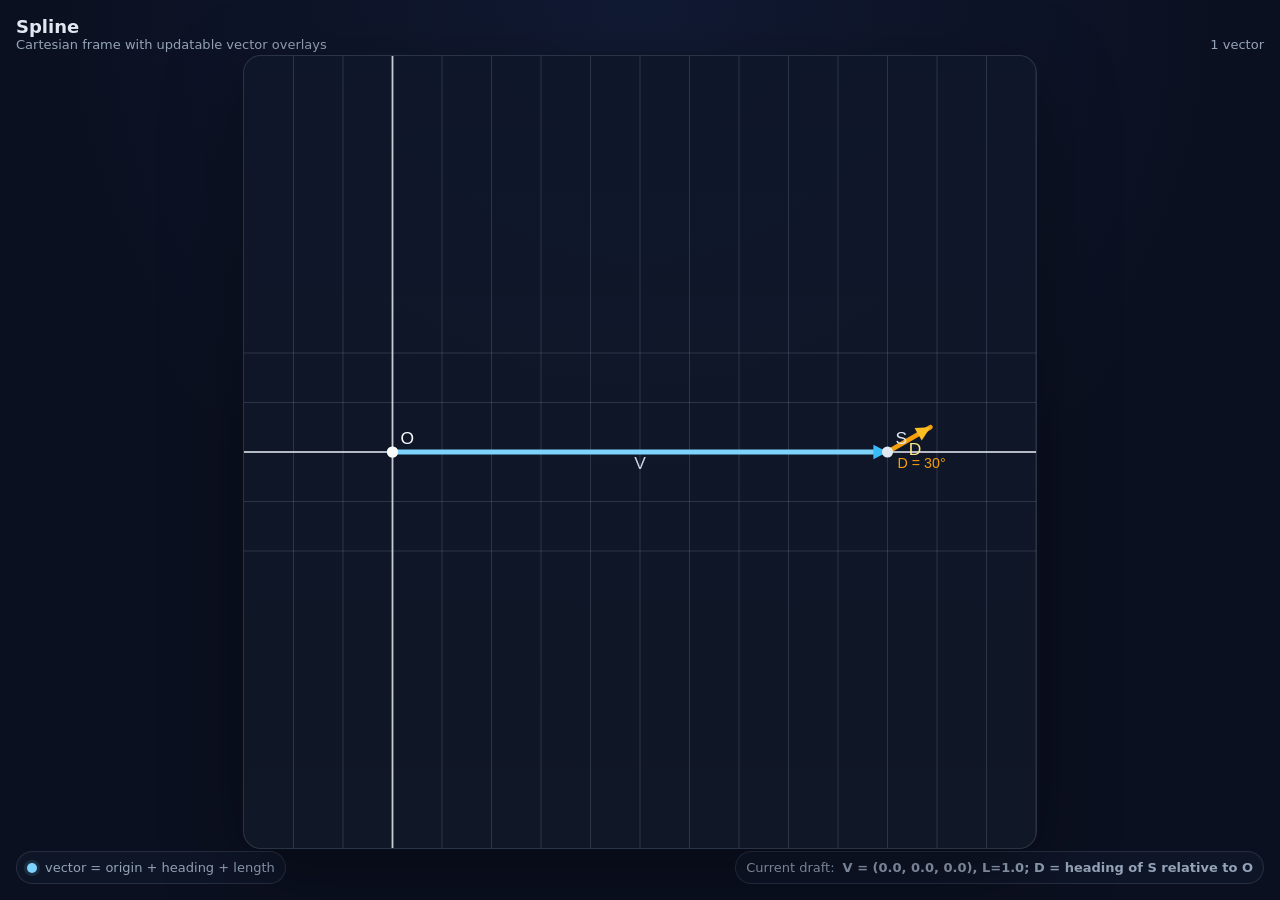
==== vector-viewer.html @ db6ec6d0 "Rename project to Spline" ====
<!doctype html>
<html lang="en">
<head>
  <meta charset="utf-8" />
  <meta name="viewport" content="width=device-width, initial-scale=1" />
  <title>Spline</title>
  <style>
    :root {
      color-scheme: dark;
      --bg: #0b1020;
      --panel: #11192f;
      --grid: rgba(148, 163, 184, 0.22);
      --axis: rgba(226, 232, 240, 0.7);
      --vector: #7dd3fc;
      --vector-head: #38bdf8;
      --text: #e2e8f0;
      --muted: #94a3b8;
    }
    html, body {
      margin: 0;
      width: 100%;
      height: 100%;
      background: radial-gradient(circle at top, #111a33, var(--bg) 55%);
      color: var(--text);
      font-family: Inter, system-ui, -apple-system, Segoe UI, Roboto, sans-serif;
      overflow: hidden;
    }
    .shell {
      height: 100%;
      display: grid;
      grid-template-rows: auto 1fr auto;
      gap: 12px;
      padding: 16px;
      box-sizing: border-box;
    }
    .titlebar {
      display: flex;
      justify-content: space-between;
      align-items: end;
      gap: 16px;
    }
    h1 { margin: 0; font-size: 18px; font-weight: 650; }
    .meta { color: var(--muted); font-size: 13px; }
    .frame-wrap {
      display: grid;
      place-items: center;
      min-height: 0;
    }
    .frame {
      width: min(88vmin, 860px);
      aspect-ratio: 1 / 1;
      background: linear-gradient(180deg, rgba(15, 23, 42, 0.96), rgba(17, 24, 39, 0.94));
      border: 1px solid rgba(148, 163, 184, 0.2);
      border-radius: 18px;
      box-shadow: 0 24px 80px rgba(0, 0, 0, 0.35);
      position: relative;
      overflow: hidden;
    }
    canvas { width: 100%; height: 100%; display: block; }
    .legend {
      display: flex;
      justify-content: space-between;
      gap: 12px;
      align-items: center;
      color: var(--muted);
      font-size: 13px;
      flex-wrap: wrap;
    }
    .badge {
      display: inline-flex;
      gap: 8px;
      align-items: center;
      padding: 8px 10px;
      border-radius: 999px;
      background: rgba(15, 23, 42, 0.8);
      border: 1px solid rgba(148, 163, 184, 0.18);
    }
    .dot { width: 10px; height: 10px; border-radius: 50%; background: var(--vector); box-shadow: 0 0 0 3px rgba(125, 211, 252, 0.12); }
  </style>
</head>
<body>
  <div class="shell">
    <div class="titlebar">
      <div>
        <h1>Spline</h1>
        <div class="meta">Cartesian frame with updatable vector overlays</div>
      </div>
      <div class="meta" id="vectorCount">1 vector</div>
    </div>

    <div class="frame-wrap">
      <div class="frame">
        <canvas id="canvas"></canvas>
      </div>
    </div>

    <div class="legend">
      <div class="badge"><span class="dot"></span> vector = origin + heading + length</div>
      <div class="badge">Current draft: <strong id="draftLabel">(0.0, 0.0, 0.0), L=1.0</strong></div>
    </div>
  </div>

  <script>
    const DATA_URL = './vector-data.json';
    const state = {
      vectors: [
        { x: 0.0, y: 0.0, psi: 0.0, len: 1.0 }
      ],
      pad: 0.14,
      showDirectionVector: true,
      steeringAngleDeg: 30
    };

    const canvas = document.getElementById('canvas');
    const ctx = canvas.getContext('2d');
    const vectorCount = document.getElementById('vectorCount');
    const draftLabel = document.getElementById('draftLabel');

    function resize() {
      const dpr = window.devicePixelRatio || 1;
      const rect = canvas.getBoundingClientRect();
      canvas.width = Math.max(1, Math.round(rect.width * dpr));
      canvas.height = Math.max(1, Math.round(rect.height * dpr));
      draw();
    }

    function worldToScreen(x, y, bounds, w, h) {
      const rangeX = bounds.maxX - bounds.minX;
      const rangeY = bounds.maxY - bounds.minY;
      const scale = Math.min(w / rangeX, h / rangeY);
      const padX = (w - rangeX * scale) / 2;
      const padY = (h - rangeY * scale) / 2;
      const sx = padX + (x - bounds.minX) * scale;
      const sy = h - (padY + (y - bounds.minY) * scale);
      return [sx, sy];
    }

    function drawGrid(bounds) {
      const w = canvas.width, h = canvas.height;
      const step = chooseStep(bounds);
      ctx.lineWidth = 1;

      for (let x = Math.ceil(bounds.minX / step) * step; x <= bounds.maxX; x += step) {
        const [sx] = worldToScreen(x, 0, bounds, w, h);
        ctx.strokeStyle = Math.abs(x) < 1e-9 ? 'rgba(226,232,240,0.55)' : getComputedStyle(document.documentElement).getPropertyValue('--grid');
        ctx.beginPath();
        ctx.moveTo(sx, 0);
        ctx.lineTo(sx, h);
        ctx.stroke();
      }
      for (let y = Math.ceil(bounds.minY / step) * step; y <= bounds.maxY; y += step) {
        const [, sy] = worldToScreen(0, y, bounds, w, h);
        ctx.strokeStyle = Math.abs(y) < 1e-9 ? 'rgba(226,232,240,0.55)' : getComputedStyle(document.documentElement).getPropertyValue('--grid');
        ctx.beginPath();
        ctx.moveTo(0, sy);
        ctx.lineTo(w, sy);
        ctx.stroke();
      }
    }

    function chooseStep(bounds) {
      return 0.1;
    }

    function boundsForVectors() {
      let minX = 0, maxX = 0, minY = 0, maxY = 0;
      for (const v of state.vectors) {
        const ex = v.x + Math.cos(v.psi) * v.len;
        const ey = v.y + Math.sin(v.psi) * v.len;
        minX = Math.min(minX, v.x, ex);
        maxX = Math.max(maxX, v.x, ex);
        minY = Math.min(minY, v.y, ey);
        maxY = Math.max(maxY, v.y, ey);
      }
      const rangeX = Math.max(0.001, maxX - minX);
      const rangeY = Math.max(0.001, maxY - minY);
      const padX = Math.max(rangeX * state.pad, 0.3);
      const padY = Math.max(rangeY * state.pad, 0.3);
      return { minX: minX - padX, maxX: maxX + padX, minY: minY - padY, maxY: maxY + padY };
    }

    function drawAxes(bounds) {
      const w = canvas.width, h = canvas.height;
      const [ox] = worldToScreen(0, 0, bounds, w, h);
      const [, oy] = worldToScreen(0, 0, bounds, w, h);
      ctx.strokeStyle = getComputedStyle(document.documentElement).getPropertyValue('--axis');
      ctx.lineWidth = 2;
      ctx.beginPath();
      ctx.moveTo(ox, 0);
      ctx.lineTo(ox, h);
      ctx.stroke();
      ctx.beginPath();
      ctx.moveTo(0, oy);
      ctx.lineTo(w, oy);
      ctx.stroke();
    }

    function drawArrow(sx, sy, tx, ty, stroke, fill) {
      const w = canvas.width, h = canvas.height;
      ctx.strokeStyle = stroke;
      ctx.fillStyle = fill;
      ctx.lineWidth = Math.max(2, Math.min(w, h) * 0.006);
      ctx.lineCap = 'round';
      ctx.beginPath();
      ctx.moveTo(sx, sy);
      ctx.lineTo(tx, ty);
      ctx.stroke();
      const angle = Math.atan2(ty - sy, tx - sx);
      const head = Math.max(10, Math.min(w, h) * 0.02);
      const a1 = angle + Math.PI * 0.85;
      const a2 = angle - Math.PI * 0.85;
      ctx.beginPath();
      ctx.moveTo(tx, ty);
      ctx.lineTo(tx + Math.cos(a1) * head, ty + Math.sin(a1) * head);
      ctx.lineTo(tx + Math.cos(a2) * head, ty + Math.sin(a2) * head);
      ctx.closePath();
      ctx.fill();
    }

    function drawVector(v, bounds, idx) {
      const w = canvas.width, h = canvas.height;
      const [sx, sy] = worldToScreen(v.x, v.y, bounds, w, h);
      const ex = v.x + Math.cos(v.psi) * v.len;
      const ey = v.y + Math.sin(v.psi) * v.len;
      const [tx, ty] = worldToScreen(ex, ey, bounds, w, h);

      drawArrow(sx, sy, tx, ty, getComputedStyle(document.documentElement).getPropertyValue('--vector'), getComputedStyle(document.documentElement).getPropertyValue('--vector-head'));

      ctx.beginPath();
      ctx.fillStyle = '#e2e8f0';
      ctx.arc(sx, sy, Math.max(3, Math.min(w, h) * 0.007), 0, Math.PI * 2);
      ctx.fill();

      ctx.fillStyle = '#cbd5e1';
      ctx.font = `${Math.max(12, Math.min(w, h) * 0.022)}px sans-serif`;
      ctx.textAlign = 'center';
      ctx.textBaseline = 'middle';
      const midX = (sx + tx) / 2;
      const midY = (sy + ty) / 2;
      const labelOffset = 12;
      const perpX = -(ty - sy);
      const perpY = tx - sx;
      const perpMag = Math.hypot(perpX, perpY) || 1;
      const lx = midX + (perpX / perpMag) * labelOffset;
      const ly = midY + (perpY / perpMag) * labelOffset;
      ctx.fillText('V', lx, ly);
      ctx.textAlign = 'left';
      ctx.textBaseline = 'alphabetic';
    }

    function drawDirectionVector(v, bounds) {
      if (!state.showDirectionVector) return;
      const w = canvas.width, h = canvas.height;
      const [ox, oy] = worldToScreen(v.x, v.y, bounds, w, h);
      const sx = v.x + Math.cos(v.psi) * v.len;
      const sy = v.y + Math.sin(v.psi) * v.len;
      const [startX, startY] = worldToScreen(sx, sy, bounds, w, h);
      const angleRad = (state.steeringAngleDeg * Math.PI) / 180;
      const dirLen = 0.1;
      const dx = sx + Math.cos(v.psi + angleRad) * dirLen;
      const dy = sy + Math.sin(v.psi + angleRad) * dirLen;
      const [tx, ty] = worldToScreen(dx, dy, bounds, w, h);
      drawArrow(startX, startY, tx, ty, '#f59e0b', '#fbbf24');
      ctx.fillStyle = '#fde68a';
      ctx.font = `${Math.max(12, Math.min(w, h) * 0.022)}px sans-serif`;
      ctx.textAlign = 'center';
      ctx.textBaseline = 'middle';
      const midX = (startX + tx) / 2;
      const midY = (startY + ty) / 2;
      const labelOffset = 12;
      const perpX = -(ty - startY);
      const perpY = tx - startX;
      const perpMag = Math.hypot(perpX, perpY) || 1;
      const lx = midX + (perpX / perpMag) * labelOffset;
      const ly = midY + (perpY / perpMag) * labelOffset;
      ctx.fillText('D', lx, ly);
      ctx.textAlign = 'left';
      ctx.textBaseline = 'alphabetic';
      ctx.beginPath();
      ctx.fillStyle = '#f8fafc';
      ctx.arc(ox, oy, Math.max(3, Math.min(w, h) * 0.007), 0, Math.PI * 2);
      ctx.fill();
      ctx.fillText('O', ox + 8, oy - 8);
      ctx.beginPath();
      ctx.fillStyle = '#e2e8f0';
      ctx.arc(startX, startY, Math.max(3, Math.min(w, h) * 0.007), 0, Math.PI * 2);
      ctx.fill();
      ctx.fillText('S', startX + 8, startY - 8);
      ctx.fillStyle = '#f59e0b';
      ctx.font = `${Math.max(11, Math.min(w, h) * 0.018)}px sans-serif`;
      ctx.fillText(`D = ${state.steeringAngleDeg.toFixed(0)}°`, startX + 10, startY + 16);
    }

    function draw() {
      if (!canvas.width || !canvas.height) return;
      ctx.clearRect(0, 0, canvas.width, canvas.height);
      const bounds = boundsForVectors();
      drawGrid(bounds);
      drawAxes(bounds);
      state.vectors.forEach((v, i) => {
        drawVector(v, bounds, i);
        drawDirectionVector(v, bounds);
      });
      vectorCount.textContent = `${state.vectors.length} vector${state.vectors.length === 1 ? '' : 's'}`;
      draftLabel.textContent = `V = (0.0, 0.0, 0.0), L=1.0; D = heading of S relative to O`;
    }

    async function loadVectors() {
      try {
        const res = await fetch(`${DATA_URL}?t=${Date.now()}`, { cache: 'no-store' });
        if (!res.ok) return;
        const data = await res.json();
        if (Array.isArray(data.vectors)) {
          state.vectors = data.vectors;
          draw();
        }
      } catch (err) {
        console.warn('Vector data reload failed:', err);
      }
    }

    window.addEventListener('resize', resize);
    resize();
    loadVectors();
    setInterval(loadVectors, 1000);

    window.VectorViewer = {
      getState: () => structuredClone(state),
      setVectors: (vectors) => {
        state.vectors = Array.isArray(vectors) && vectors.length ? vectors : [];
        draw();
      },
      addVector: (vector) => {
        state.vectors.push(vector);
        draw();
      }
    };
  </script>
</body>
</html>
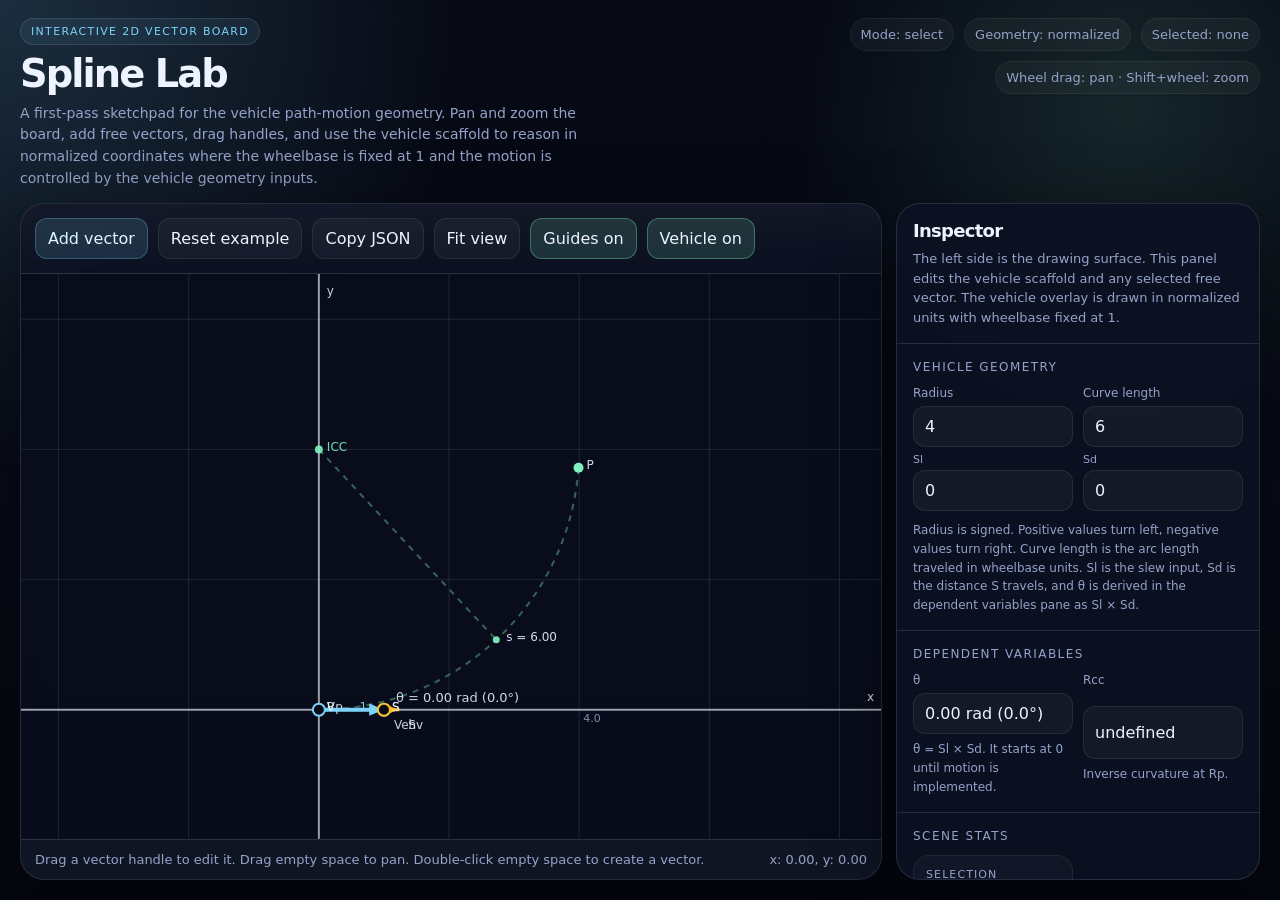
==== commit 24cb1708: "Spline Lab" ====
--- a/vector-viewer.html
+++ b/vector-viewer.html
@@ -3,338 +3,1405 @@
 <head>
   <meta charset="utf-8" />
   <meta name="viewport" content="width=device-width, initial-scale=1" />
-  <title>Spline</title>
+  <title>Spline Lab</title>
   <style>
     :root {
       color-scheme: dark;
-      --bg: #0b1020;
-      --panel: #11192f;
-      --grid: rgba(148, 163, 184, 0.22);
-      --axis: rgba(226, 232, 240, 0.7);
-      --vector: #7dd3fc;
-      --vector-head: #38bdf8;
-      --text: #e2e8f0;
-      --muted: #94a3b8;
-    }
+      --bg: #070b16;
+      --bg-2: #0c1224;
+      --panel: rgba(13, 18, 34, 0.92);
+      --panel-strong: rgba(18, 25, 46, 0.98);
+      --line: rgba(157, 173, 212, 0.18);
+      --line-strong: rgba(157, 173, 212, 0.28);
+      --text: #edf3ff;
+      --muted: #95a2c9;
+      --accent: #7dd3fc;
+      --accent-2: #7ef0bf;
+      --warn: #fbbf24;
+      --danger: #fb7185;
+      --shadow: 0 24px 80px rgba(0, 0, 0, 0.42);
+    }
+    * { box-sizing: border-box; }
     html, body {
       margin: 0;
       width: 100%;
-      height: 100%;
-      background: radial-gradient(circle at top, #111a33, var(--bg) 55%);
+      min-height: 100%;
+      background:
+        radial-gradient(circle at top left, rgba(125, 211, 252, 0.18), transparent 30%),
+        radial-gradient(circle at 88% 12%, rgba(126, 240, 191, 0.12), transparent 24%),
+        linear-gradient(180deg, #060914 0%, var(--bg) 55%, #05070f 100%);
       color: var(--text);
-      font-family: Inter, system-ui, -apple-system, Segoe UI, Roboto, sans-serif;
+      font-family: Inter, ui-sans-serif, system-ui, -apple-system, BlinkMacSystemFont, "Segoe UI", sans-serif;
       overflow: hidden;
     }
-    .shell {
-      height: 100%;
+    button, input {
+      font: inherit;
+    }
+    .app {
+      height: 100vh;
+      display: grid;
+      grid-template-rows: auto 1fr;
+    }
+    .topbar {
+      display: flex;
+      justify-content: space-between;
+      gap: 18px;
+      align-items: start;
+      padding: 18px 20px 14px;
+    }
+    .titleblock h1 {
+      margin: 0;
+      font-size: clamp(24px, 3vw, 40px);
+      line-height: 0.98;
+      letter-spacing: -0.05em;
+    }
+    .eyebrow {
+      display: inline-flex;
+      align-items: center;
+      gap: 8px;
+      margin-bottom: 10px;
+      padding: 6px 10px;
+      border-radius: 999px;
+      border: 1px solid var(--line);
+      background: rgba(125, 211, 252, 0.08);
+      color: var(--accent);
+      font-size: 11px;
+      text-transform: uppercase;
+      letter-spacing: 0.12em;
+    }
+    .sub {
+      margin: 10px 0 0;
+      max-width: 74ch;
+      color: var(--muted);
+      line-height: 1.55;
+      font-size: 14px;
+    }
+    .status {
+      display: flex;
+      flex-wrap: wrap;
+      justify-content: flex-end;
+      gap: 10px;
+      color: var(--muted);
+      font-size: 13px;
+    }
+    .pill {
+      padding: 8px 10px;
+      border-radius: 999px;
+      background: rgba(255, 255, 255, 0.04);
+      border: 1px solid rgba(255, 255, 255, 0.06);
+      backdrop-filter: blur(10px);
+    }
+    .workspace {
+      min-height: 0;
+      display: grid;
+      grid-template-columns: minmax(0, 1fr) 364px;
+      gap: 14px;
+      padding: 0 20px 20px;
+    }
+    .stage-shell, .side {
+      min-height: 0;
+      border: 1px solid var(--line);
+      border-radius: 24px;
+      background: var(--panel);
+      box-shadow: var(--shadow);
+      overflow: hidden;
+      backdrop-filter: blur(12px);
+    }
+    .stage-shell {
+      position: relative;
       display: grid;
       grid-template-rows: auto 1fr auto;
-      gap: 12px;
-      padding: 16px;
-      box-sizing: border-box;
-    }
-    .titlebar {
+    }
+    .toolbar {
       display: flex;
-      justify-content: space-between;
-      align-items: end;
-      gap: 16px;
-    }
-    h1 { margin: 0; font-size: 18px; font-weight: 650; }
-    .meta { color: var(--muted); font-size: 13px; }
-    .frame-wrap {
-      display: grid;
-      place-items: center;
+      flex-wrap: wrap;
+      gap: 10px;
+      padding: 14px;
+      border-bottom: 1px solid var(--line);
+      background: linear-gradient(180deg, rgba(255,255,255,0.03), transparent);
+    }
+    .toolbar button {
+      border: 1px solid rgba(255, 255, 255, 0.08);
+      color: var(--text);
+      background: rgba(255, 255, 255, 0.04);
+      border-radius: 12px;
+      padding: 10px 12px;
+      cursor: pointer;
+      transition: transform 140ms ease, border-color 140ms ease, background 140ms ease;
+    }
+    .toolbar button:hover {
+      transform: translateY(-1px);
+      border-color: rgba(125, 211, 252, 0.38);
+      background: rgba(125, 211, 252, 0.08);
+    }
+    .toolbar button.primary {
+      background: rgba(125, 211, 252, 0.14);
+      border-color: rgba(125, 211, 252, 0.28);
+      color: #dff7ff;
+    }
+    .toolbar button.active {
+      background: rgba(126, 240, 191, 0.14);
+      border-color: rgba(126, 240, 191, 0.34);
+    }
+    .stage-wrap {
+      position: relative;
       min-height: 0;
     }
-    .frame {
-      width: min(88vmin, 860px);
-      aspect-ratio: 1 / 1;
-      background: linear-gradient(180deg, rgba(15, 23, 42, 0.96), rgba(17, 24, 39, 0.94));
-      border: 1px solid rgba(148, 163, 184, 0.2);
-      border-radius: 18px;
-      box-shadow: 0 24px 80px rgba(0, 0, 0, 0.35);
-      position: relative;
-      overflow: hidden;
-    }
-    canvas { width: 100%; height: 100%; display: block; }
-    .legend {
+    canvas {
+      display: block;
+      width: 100%;
+      height: 100%;
+      cursor: crosshair;
+    }
+    .hint {
       display: flex;
       justify-content: space-between;
       gap: 12px;
       align-items: center;
+      padding: 12px 14px;
+      color: var(--muted);
+      border-top: 1px solid var(--line);
+      font-size: 13px;
+      background: rgba(255, 255, 255, 0.02);
+    }
+    .side {
+      display: grid;
+      grid-template-rows: auto auto 1fr;
+    }
+    .side-head {
+      padding: 16px;
+      border-bottom: 1px solid var(--line);
+    }
+    .side-head h2 {
+      margin: 0;
+      font-size: 18px;
+      letter-spacing: -0.04em;
+    }
+    .side-head p {
+      margin: 8px 0 0;
       color: var(--muted);
       font-size: 13px;
-      flex-wrap: wrap;
-    }
-    .badge {
-      display: inline-flex;
-      gap: 8px;
-      align-items: center;
-      padding: 8px 10px;
-      border-radius: 999px;
-      background: rgba(15, 23, 42, 0.8);
-      border: 1px solid rgba(148, 163, 184, 0.18);
-    }
-    .dot { width: 10px; height: 10px; border-radius: 50%; background: var(--vector); box-shadow: 0 0 0 3px rgba(125, 211, 252, 0.12); }
+      line-height: 1.5;
+    }
+    .panel {
+      padding: 16px;
+      border-bottom: 1px solid var(--line);
+    }
+    .panel:last-child {
+      border-bottom: 0;
+    }
+    .panel-title {
+      margin: 0 0 12px;
+      font-size: 12px;
+      text-transform: uppercase;
+      letter-spacing: 0.12em;
+      color: var(--muted);
+    }
+    .controls {
+      display: grid;
+      grid-template-columns: 1fr 1fr;
+      gap: 10px;
+    }
+    .control {
+      display: grid;
+      gap: 6px;
+    }
+    .control.full {
+      grid-column: 1 / -1;
+    }
+    .control.compact {
+      gap: 4px;
+    }
+    .control.compact label {
+      font-size: 11px;
+    }
+    label {
+      font-size: 12px;
+      color: var(--muted);
+    }
+    input[type="number"], input[type="text"], input[type="color"] {
+      width: 100%;
+      border-radius: 12px;
+      border: 1px solid rgba(255, 255, 255, 0.08);
+      background: rgba(255, 255, 255, 0.04);
+      color: var(--text);
+      padding: 10px 11px;
+      outline: none;
+    }
+    input[type="range"] {
+      width: 100%;
+    }
+    .stats {
+      display: grid;
+      grid-template-columns: repeat(2, minmax(0, 1fr));
+      gap: 10px;
+    }
+    .stat {
+      padding: 12px;
+      border-radius: 16px;
+      background: rgba(255, 255, 255, 0.03);
+      border: 1px solid rgba(255, 255, 255, 0.06);
+    }
+    .stat .k {
+      color: var(--muted);
+      font-size: 11px;
+      text-transform: uppercase;
+      letter-spacing: 0.1em;
+    }
+    .stat .v {
+      margin-top: 8px;
+      font-size: 20px;
+      font-weight: 700;
+      letter-spacing: -0.03em;
+    }
+    .json {
+      width: 100%;
+      min-height: 130px;
+      resize: vertical;
+      border-radius: 14px;
+      border: 1px solid rgba(255, 255, 255, 0.08);
+      background: rgba(4, 8, 16, 0.6);
+      color: #dce7ff;
+      padding: 12px;
+      font-family: ui-monospace, SFMono-Regular, Menlo, Monaco, Consolas, monospace;
+      font-size: 12px;
+      line-height: 1.5;
+    }
+    @media (max-width: 1080px) {
+      html, body { overflow: auto; }
+      .app { height: auto; min-height: 100vh; }
+      .workspace {
+        grid-template-columns: 1fr;
+      }
+      .stage-shell {
+        min-height: 66vh;
+      }
+    }
   </style>
 </head>
 <body>
-  <div class="shell">
-    <div class="titlebar">
-      <div>
-        <h1>Spline</h1>
-        <div class="meta">Cartesian frame with updatable vector overlays</div>
+  <div class="app">
+    <header class="topbar">
+      <div class="titleblock">
+        <div class="eyebrow">Interactive 2D vector board</div>
+        <h1>Spline Lab</h1>
+        <p class="sub">
+          A first-pass sketchpad for the vehicle path-motion geometry. Pan and zoom the board,
+          add free vectors, drag handles, and use the vehicle scaffold to reason in normalized
+          coordinates where the wheelbase is fixed at 1 and the motion is controlled by the vehicle geometry inputs.
+        </p>
       </div>
-      <div class="meta" id="vectorCount">1 vector</div>
-    </div>
-
-    <div class="frame-wrap">
-      <div class="frame">
-        <canvas id="canvas"></canvas>
+      <div class="status">
+        <div class="pill" id="mode-pill">Mode: select</div>
+        <div class="pill" id="geometry-pill">Geometry: normalized</div>
+        <div class="pill" id="selected-pill">Selected: none</div>
+        <div class="pill" id="hint-pill">Wheel drag: pan · Shift+wheel: zoom</div>
       </div>
-    </div>
-
-    <div class="legend">
-      <div class="badge"><span class="dot"></span> vector = origin + heading + length</div>
-      <div class="badge">Current draft: <strong id="draftLabel">(0.0, 0.0, 0.0), L=1.0</strong></div>
-    </div>
+    </header>
+
+    <main class="workspace">
+      <section class="stage-shell">
+        <div class="toolbar">
+          <button class="primary" id="addVectorBtn">Add vector</button>
+          <button id="resetBtn">Reset example</button>
+          <button id="exportBtn">Copy JSON</button>
+          <button id="fitBtn">Fit view</button>
+          <button id="toggleGuidesBtn" class="active">Guides on</button>
+          <button id="toggleVehicleBtn" class="active">Vehicle on</button>
+        </div>
+        <div class="stage-wrap">
+          <canvas id="stage"></canvas>
+        </div>
+        <div class="hint">
+          <div>Drag a vector handle to edit it. Drag empty space to pan. Double-click empty space to create a vector.</div>
+          <div id="coordsReadout">x: 0.00, y: 0.00</div>
+        </div>
+      </section>
+
+      <aside class="side">
+        <div class="side-head">
+          <h2>Inspector</h2>
+          <p>
+            The left side is the drawing surface. This panel edits the vehicle scaffold and any selected free vector.
+            The vehicle overlay is drawn in normalized units with wheelbase fixed at 1.
+          </p>
+        </div>
+
+        <section class="panel">
+          <div class="panel-title">Vehicle geometry</div>
+          <div class="controls">
+            <div class="control">
+              <label for="radius">Radius</label>
+              <input id="radius" type="number" min="-100" max="100" step="0.1" value="4" />
+              <div class="control compact">
+                <label for="sl">Sl</label>
+                <input id="sl" type="number" min="0" max="100" step="0.01" value="0.0" />
+              </div>
+            </div>
+            <div class="control">
+              <label for="curveLength">Curve length</label>
+              <input id="curveLength" type="number" min="0" max="100" step="0.1" value="6" />
+              <div class="control compact">
+                <label for="sd">Sd</label>
+                <input id="sd" type="number" min="0" max="100" step="0.01" value="0.0" />
+              </div>
+            </div>
+            <div class="control full">
+              <div class="sub" style="margin: 0; font-size: 12px;">Radius is signed. Positive values turn left, negative values turn right. Curve length is the arc length traveled in wheelbase units. Sl is the slew input, Sd is the distance S travels, and θ is derived in the dependent variables pane as Sl × Sd.</div>
+            </div>
+          </div>
+        </section>
+
+        <section class="panel">
+          <div class="panel-title">Dependent variables</div>
+          <div id="dependentList" class="controls"></div>
+        </section>
+
+        <section class="panel">
+          <div class="panel-title">Scene stats</div>
+          <div class="stats">
+            <div class="stat">
+              <div class="k">Selection</div>
+              <div class="v" id="selectionValue">None</div>
+            </div>
+          </div>
+        </section>
+
+        <section class="panel">
+          <div class="panel-title">Export snapshot</div>
+          <textarea id="jsonOutput" class="json" spellcheck="false" readonly></textarea>
+        </section>
+      </aside>
+    </main>
   </div>
 
   <script>
-    const DATA_URL = './vector-data.json';
-    const state = {
-      vectors: [
-        { x: 0.0, y: 0.0, psi: 0.0, len: 1.0 }
-      ],
-      pad: 0.14,
-      showDirectionVector: true,
-      steeringAngleDeg: 30
-    };
-
-    const canvas = document.getElementById('canvas');
-    const ctx = canvas.getContext('2d');
-    const vectorCount = document.getElementById('vectorCount');
-    const draftLabel = document.getElementById('draftLabel');
-
-    function resize() {
+    const STORAGE_KEY = "vehicle-vector-lab-state-v1";
+    const canvas = document.getElementById("stage");
+    const ctx = canvas.getContext("2d");
+    const addVectorBtn = document.getElementById("addVectorBtn");
+    const resetBtn = document.getElementById("resetBtn");
+    const exportBtn = document.getElementById("exportBtn");
+    const fitBtn = document.getElementById("fitBtn");
+    const toggleGuidesBtn = document.getElementById("toggleGuidesBtn");
+    const toggleVehicleBtn = document.getElementById("toggleVehicleBtn");
+    const radiusInput = document.getElementById("radius");
+    const curveLengthInput = document.getElementById("curveLength");
+    const slInput = document.getElementById("sl");
+    const sdInput = document.getElementById("sd");
+    const dependentList = document.getElementById("dependentList");
+    const jsonOutput = document.getElementById("jsonOutput");
+    const modePill = document.getElementById("mode-pill");
+    const geometryPill = document.getElementById("geometry-pill");
+    const selectedPill = document.getElementById("selected-pill");
+    const selectionValue = document.getElementById("selectionValue");
+    const coordsReadout = document.getElementById("coordsReadout");
+
+    const COLORS = ["#7dd3fc", "#7ef0bf", "#fbbf24", "#fb7185", "#c084fc", "#f97316"];
+
+    const state = loadState() ?? createDefaultState();
+    let needsRender = true;
+    let animationFrame = 0;
+    let mode = "select";
+    let drag = null;
+    let dependentListDirty = true;
+
+    function createDefaultState() {
+      return {
+        view: { scale: 150, offsetX: 0, offsetY: 0 },
+        ui: { guides: true, vehicle: true },
+        vehicle: { radius: 4, curveLength: 6, sl: 0, sd: 0 },
+        selectedId: null,
+        vectors: [
+          { id: crypto.randomUUID(), label: "Veh", x: 0, y: 0, angle: 0, length: 1.0, color: "#7dd3fc" },
+          { id: crypto.randomUUID(), label: "Sv", x: 1.0, y: 0.0, angle: degToRad(28), length: 0.25, color: "#fbbf24" }
+        ]
+      };
+    }
+
+    function loadState() {
+      try {
+        const raw = localStorage.getItem(STORAGE_KEY);
+        if (!raw) return null;
+        const parsed = JSON.parse(raw);
+        if (!parsed || typeof parsed !== "object") return null;
+        const parsedVehicle = parsed.vehicle || {};
+        return {
+          ...createDefaultState(),
+          ...parsed,
+          view: { ...createDefaultState().view, ...(parsed.view || {}) },
+          ui: { ...createDefaultState().ui, ...(parsed.ui || {}) },
+          vehicle: {
+            radius: Number.isFinite(Number(parsedVehicle.radius))
+              ? Number(parsedVehicle.radius)
+              : (Number.isFinite(Number(parsedVehicle.wheelbase)) && Number.isFinite(Number(parsedVehicle.steeringDeg))
+                ? Number(parsedVehicle.wheelbase) / Math.tan(degToRad(Number(parsedVehicle.steeringDeg)))
+                : createDefaultState().vehicle.radius),
+            curveLength: Number.isFinite(Number(parsedVehicle.curveLength))
+              ? Number(parsedVehicle.curveLength)
+              : createDefaultState().vehicle.curveLength,
+            sl: Number.isFinite(Number(parsedVehicle.sl))
+              ? Number(parsedVehicle.sl)
+              : createDefaultState().vehicle.sl,
+            sd: Number.isFinite(Number(parsedVehicle.sd))
+              ? Number(parsedVehicle.sd)
+              : createDefaultState().vehicle.sd
+          },
+          vectors: normalizeVectors(Array.isArray(parsed.vectors) ? parsed.vectors : createDefaultState().vectors),
+        };
+      } catch {
+        return null;
+      }
+    }
+
+    function normalizeVector(vector) {
+      const angle = Number(vector?.angle) || 0;
+      return {
+        ...vector,
+        label: vector?.label === "Heading" ? "Veh" : (vector?.label === "Vehicle vector" ? "Veh" : (vector?.label === "Steer vector" ? "Sv" : vector?.label)),
+        angle: Math.abs(angle) > Math.PI * 2 ? degToRad(angle) : angle
+      };
+    }
+
+    function normalizeVectors(vectors) {
+      const cleaned = [];
+      for (const vector of vectors) {
+        const normalized = normalizeVector(vector);
+        if (normalized.label === "Heading") continue;
+        cleaned.push(normalized);
+      }
+      const hasVeh = cleaned.some(vector => vector.label === "Veh");
+      if (!hasVeh && cleaned.length) {
+        cleaned[0] = { ...cleaned[0], label: "Veh", color: "#7dd3fc" };
+      }
+      for (const vector of cleaned) {
+        if (vector.label === "Steer vector") vector.label = "Sv";
+      }
+      return cleaned;
+    }
+
+    function isVehicleVector(vector) {
+      return vector?.label === "Veh" || vector?.label === "Vehicle vector";
+    }
+
+    function isSteerVector(vector) {
+      return vector?.label === "Sv" || vector?.label === "Steer vector";
+    }
+
+    function isThetaVector(vector) {
+      return isSteerVector(vector);
+    }
+
+    function getThetaValue() {
+      const sl = Number(state.vehicle.sl) || 0;
+      const sd = Number(state.vehicle.sd) || 0;
+      return sl * sd;
+    }
+
+    function getRccValue() {
+      const theta = getThetaValue();
+      return theta !== 0 ? 1 / theta : null;
+    }
+
+    function getRccPoint(vehicleVector = getVehicleVector()) {
+      if (!vehicleVector) return null;
+      const theta = getThetaValue();
+      if (theta === 0) return null;
+      const rear = { x: vehicleVector.x, y: vehicleVector.y };
+      const front = {
+        x: rear.x + Math.cos(vehicleVector.angle) * vehicleVector.length,
+        y: rear.y + Math.sin(vehicleVector.angle) * vehicleVector.length
+      };
+      const rearNormal = { x: -Math.sin(vehicleVector.angle), y: Math.cos(vehicleVector.angle) };
+      const steerNormal = { x: -Math.sin(vehicleVector.angle + theta), y: Math.cos(vehicleVector.angle + theta) };
+      return intersectLines(rear, rearNormal, front, steerNormal);
+    }
+
+    function saveState() {
+      enforceAnchors();
+      localStorage.setItem(STORAGE_KEY, JSON.stringify(serializableState()));
+    }
+
+    function getVehicleVector() {
+      return state.vectors.find(isVehicleVector) || state.vectors[0] || null;
+    }
+
+    function getVehicleEnd(vehicleVector = getVehicleVector()) {
+      if (!vehicleVector) return { x: 1, y: 0 };
+      return {
+        x: vehicleVector.x + Math.cos(vehicleVector.angle) * vehicleVector.length,
+        y: vehicleVector.y + Math.sin(vehicleVector.angle) * vehicleVector.length
+      };
+    }
+
+    function enforceAnchors() {
+      const vehicleVector = state.vectors.find(isVehicleVector);
+      const theta = getThetaValue();
+      if (vehicleVector) {
+        vehicleVector.label = "Veh";
+        vehicleVector.x = 0;
+        vehicleVector.y = 0;
+        vehicleVector.length = 1;
+      }
+      const steerVector = state.vectors.find(isSteerVector);
+      if (steerVector) {
+        const end = getVehicleEnd(vehicleVector);
+        steerVector.x = end.x;
+        steerVector.y = end.y;
+        steerVector.length = 0.25;
+        steerVector.angle = (vehicleVector ? vehicleVector.angle : 0) + theta;
+      }
+    }
+
+    function serializableState() {
+      const { rpc: _legacyRpc, theta: _legacyTheta, ...vehicle } = state.vehicle;
+      return {
+        view: state.view,
+        ui: state.ui,
+        vehicle,
+        selectedId: state.selectedId,
+        vectors: state.vectors
+      };
+    }
+
+    function setupCanvas() {
       const dpr = window.devicePixelRatio || 1;
       const rect = canvas.getBoundingClientRect();
       canvas.width = Math.max(1, Math.round(rect.width * dpr));
       canvas.height = Math.max(1, Math.round(rect.height * dpr));
-      draw();
-    }
-
-    function worldToScreen(x, y, bounds, w, h) {
-      const rangeX = bounds.maxX - bounds.minX;
-      const rangeY = bounds.maxY - bounds.minY;
-      const scale = Math.min(w / rangeX, h / rangeY);
-      const padX = (w - rangeX * scale) / 2;
-      const padY = (h - rangeY * scale) / 2;
-      const sx = padX + (x - bounds.minX) * scale;
-      const sy = h - (padY + (y - bounds.minY) * scale);
-      return [sx, sy];
-    }
-
-    function drawGrid(bounds) {
-      const w = canvas.width, h = canvas.height;
-      const step = chooseStep(bounds);
+      ctx.setTransform(dpr, 0, 0, dpr, 0, 0);
+      scheduleRender();
+    }
+
+    function scheduleRender() {
+      needsRender = true;
+      if (animationFrame) return;
+      animationFrame = requestAnimationFrame(() => {
+        animationFrame = 0;
+        if (!needsRender) return;
+        needsRender = false;
+        draw();
+      });
+    }
+
+    function worldToScreen(x, y) {
+      const rect = canvas.getBoundingClientRect();
+      const scale = state.view.scale;
+      const cx = rect.width / 2 + state.view.offsetX;
+      const cy = rect.height / 2 + state.view.offsetY;
+      return {
+        x: cx + x * scale,
+        y: cy - y * scale
+      };
+    }
+
+    function screenToWorld(x, y) {
+      const rect = canvas.getBoundingClientRect();
+      const scale = state.view.scale;
+      const cx = rect.width / 2 + state.view.offsetX;
+      const cy = rect.height / 2 + state.view.offsetY;
+      return {
+        x: (x - cx) / scale,
+        y: -(y - cy) / scale
+      };
+    }
+
+    function dist(a, b) {
+      return Math.hypot(a.x - b.x, a.y - b.y);
+    }
+
+    function intersectLines(p1, d1, p2, d2) {
+      const det = d1.x * d2.y - d1.y * d2.x;
+      if (Math.abs(det) < 1e-9) return null;
+      const dx = p2.x - p1.x;
+      const dy = p2.y - p1.y;
+      const t = (dx * d2.y - dy * d2.x) / det;
+      return {
+        x: p1.x + d1.x * t,
+        y: p1.y + d1.y * t
+      };
+    }
+
+    function chooseGridStep(scale) {
+      const targetPixels = 80;
+      const raw = targetPixels / scale;
+      const steps = [0.1, 0.25, 0.5, 1, 2, 5, 10];
+      return steps.find(step => step >= raw) ?? 10;
+    }
+
+    function drawGrid() {
+      if (!state.ui.guides) return;
+      const rect = canvas.getBoundingClientRect();
+      const step = chooseGridStep(state.view.scale);
+      const start = screenToWorld(0, rect.height);
+      const end = screenToWorld(rect.width, 0);
       ctx.lineWidth = 1;
 
-      for (let x = Math.ceil(bounds.minX / step) * step; x <= bounds.maxX; x += step) {
-        const [sx] = worldToScreen(x, 0, bounds, w, h);
-        ctx.strokeStyle = Math.abs(x) < 1e-9 ? 'rgba(226,232,240,0.55)' : getComputedStyle(document.documentElement).getPropertyValue('--grid');
+      const xMin = Math.floor(start.x / step) * step;
+      const xMax = Math.ceil(end.x / step) * step;
+      const yMin = Math.floor(start.y / step) * step;
+      const yMax = Math.ceil(end.y / step) * step;
+      const labelEvery = 5;
+
+      for (let x = xMin, ix = 0; x <= xMax + 1e-9; x += step, ix += 1) {
+        const p = worldToScreen(x, 0);
+        ctx.strokeStyle = Math.abs(x) < 1e-9 ? "rgba(237,243,255,0.34)" : "rgba(157,173,212,0.14)";
         ctx.beginPath();
-        ctx.moveTo(sx, 0);
-        ctx.lineTo(sx, h);
+        ctx.moveTo(p.x, 0);
+        ctx.lineTo(p.x, rect.height);
         ctx.stroke();
-      }
-      for (let y = Math.ceil(bounds.minY / step) * step; y <= bounds.maxY; y += step) {
-        const [, sy] = worldToScreen(0, y, bounds, w, h);
-        ctx.strokeStyle = Math.abs(y) < 1e-9 ? 'rgba(226,232,240,0.55)' : getComputedStyle(document.documentElement).getPropertyValue('--grid');
+        if (Math.abs(x) < 1e-9 || ix % labelEvery !== 0) continue;
+        ctx.fillStyle = "rgba(149,162,201,0.85)";
+        ctx.font = "11px ui-sans-serif, system-ui, sans-serif";
+        ctx.textAlign = "left";
+        ctx.textBaseline = "top";
+        ctx.fillText(formatTick(x), p.x + 4, rect.height / 2 + state.view.offsetY + 4);
+      }
+      for (let y = yMin, iy = 0; y <= yMax + 1e-9; y += step, iy += 1) {
+        const p = worldToScreen(0, y);
+        ctx.strokeStyle = Math.abs(y) < 1e-9 ? "rgba(237,243,255,0.34)" : "rgba(157,173,212,0.14)";
         ctx.beginPath();
-        ctx.moveTo(0, sy);
-        ctx.lineTo(w, sy);
+        ctx.moveTo(0, p.y);
+        ctx.lineTo(rect.width, p.y);
         ctx.stroke();
-      }
-    }
-
-    function chooseStep(bounds) {
-      return 0.1;
-    }
-
-    function boundsForVectors() {
-      let minX = 0, maxX = 0, minY = 0, maxY = 0;
-      for (const v of state.vectors) {
-        const ex = v.x + Math.cos(v.psi) * v.len;
-        const ey = v.y + Math.sin(v.psi) * v.len;
-        minX = Math.min(minX, v.x, ex);
-        maxX = Math.max(maxX, v.x, ex);
-        minY = Math.min(minY, v.y, ey);
-        maxY = Math.max(maxY, v.y, ey);
-      }
-      const rangeX = Math.max(0.001, maxX - minX);
-      const rangeY = Math.max(0.001, maxY - minY);
-      const padX = Math.max(rangeX * state.pad, 0.3);
-      const padY = Math.max(rangeY * state.pad, 0.3);
-      return { minX: minX - padX, maxX: maxX + padX, minY: minY - padY, maxY: maxY + padY };
-    }
-
-    function drawAxes(bounds) {
-      const w = canvas.width, h = canvas.height;
-      const [ox] = worldToScreen(0, 0, bounds, w, h);
-      const [, oy] = worldToScreen(0, 0, bounds, w, h);
-      ctx.strokeStyle = getComputedStyle(document.documentElement).getPropertyValue('--axis');
+        if (Math.abs(y) < 1e-9 || iy % labelEvery !== 0) continue;
+        ctx.fillStyle = "rgba(149,162,201,0.85)";
+        ctx.font = "11px ui-sans-serif, system-ui, sans-serif";
+        ctx.textAlign = "left";
+        ctx.textBaseline = "top";
+        ctx.fillText(formatTick(y), rect.width / 2 + state.view.offsetX + 4, p.y + 4);
+      }
+    }
+
+    function formatTick(value) {
+      const abs = Math.abs(value);
+      if (abs >= 10) return value.toFixed(0);
+      if (abs >= 1) return value.toFixed(1);
+      return value.toFixed(2);
+    }
+
+    function drawAxes() {
+      const rect = canvas.getBoundingClientRect();
+      const ox = worldToScreen(0, 0).x;
+      const oy = worldToScreen(0, 0).y;
+      ctx.strokeStyle = "rgba(237,243,255,0.55)";
       ctx.lineWidth = 2;
       ctx.beginPath();
       ctx.moveTo(ox, 0);
-      ctx.lineTo(ox, h);
+      ctx.lineTo(ox, rect.height);
       ctx.stroke();
       ctx.beginPath();
       ctx.moveTo(0, oy);
-      ctx.lineTo(w, oy);
+      ctx.lineTo(rect.width, oy);
       ctx.stroke();
-    }
-
-    function drawArrow(sx, sy, tx, ty, stroke, fill) {
-      const w = canvas.width, h = canvas.height;
+      ctx.fillStyle = "rgba(237,243,255,0.85)";
+      ctx.font = "12px ui-sans-serif, system-ui, sans-serif";
+      ctx.fillText("y", ox + 8, 12);
+      ctx.fillText("x", rect.width - 14, oy - 18);
+    }
+
+    function drawArrow(a, b, stroke, fill, width = 3) {
+      const dx = b.x - a.x;
+      const dy = b.y - a.y;
+      const angle = Math.atan2(dy, dx);
+      const head = Math.max(8, 16 / (window.devicePixelRatio || 1));
+
       ctx.strokeStyle = stroke;
       ctx.fillStyle = fill;
-      ctx.lineWidth = Math.max(2, Math.min(w, h) * 0.006);
-      ctx.lineCap = 'round';
+      ctx.lineWidth = width;
+      ctx.lineCap = "round";
       ctx.beginPath();
-      ctx.moveTo(sx, sy);
-      ctx.lineTo(tx, ty);
+      ctx.moveTo(a.x, a.y);
+      ctx.lineTo(b.x, b.y);
       ctx.stroke();
-      const angle = Math.atan2(ty - sy, tx - sx);
-      const head = Math.max(10, Math.min(w, h) * 0.02);
-      const a1 = angle + Math.PI * 0.85;
-      const a2 = angle - Math.PI * 0.85;
+
       ctx.beginPath();
-      ctx.moveTo(tx, ty);
-      ctx.lineTo(tx + Math.cos(a1) * head, ty + Math.sin(a1) * head);
-      ctx.lineTo(tx + Math.cos(a2) * head, ty + Math.sin(a2) * head);
+      ctx.moveTo(b.x, b.y);
+      ctx.lineTo(b.x - Math.cos(angle - Math.PI / 8) * head, b.y - Math.sin(angle - Math.PI / 8) * head);
+      ctx.lineTo(b.x - Math.cos(angle + Math.PI / 8) * head, b.y - Math.sin(angle + Math.PI / 8) * head);
       ctx.closePath();
       ctx.fill();
     }
 
-    function drawVector(v, bounds, idx) {
-      const w = canvas.width, h = canvas.height;
-      const [sx, sy] = worldToScreen(v.x, v.y, bounds, w, h);
-      const ex = v.x + Math.cos(v.psi) * v.len;
-      const ey = v.y + Math.sin(v.psi) * v.len;
-      const [tx, ty] = worldToScreen(ex, ey, bounds, w, h);
-
-      drawArrow(sx, sy, tx, ty, getComputedStyle(document.documentElement).getPropertyValue('--vector'), getComputedStyle(document.documentElement).getPropertyValue('--vector-head'));
-
+    function vectorEndpoints(vector) {
+      const vehicleVector = getVehicleVector();
+      const start = isVehicleVector(vector)
+        ? { x: 0, y: 0 }
+        : isSteerVector(vector)
+          ? getVehicleEnd(vehicleVector)
+          : { x: vector.x, y: vector.y };
+      const length = isSteerVector(vector) ? 0.25 : isVehicleVector(vector) ? 1 : vector.length;
+      const end = {
+        x: start.x + Math.cos(vector.angle) * length,
+        y: start.y + Math.sin(vector.angle) * length
+      };
+      return { start, end };
+    }
+
+    function drawVehicle() {
+      if (!state.ui.vehicle) return;
+      const radius = Number(state.vehicle.radius) || 0;
+      const curveLength = Math.max(0, Number(state.vehicle.curveLength) || 0);
+      const turnAngle = radius === 0 ? 0 : curveLength / radius;
+      const vehicleVector = normalizeVector(state.vectors.find(isVehicleVector) || state.vectors[0] || { x: 0, y: 0, angle: 0, length: 1, label: "Veh", color: "#7dd3fc" });
+      const bodyAngle = vehicleVector.angle;
+      const steerAngle = bodyAngle + getThetaValue();
+      const rear = { x: vehicleVector.x, y: vehicleVector.y };
+      const front = {
+        x: rear.x + Math.cos(bodyAngle) * vehicleVector.length,
+        y: rear.y + Math.sin(bodyAngle) * vehicleVector.length
+      };
+      const rearS = worldToScreen(rear.x, rear.y);
+      const frontS = worldToScreen(front.x, front.y);
+      const absRadius = Math.abs(radius);
+      const center = { x: 0, y: radius };
+      const startAngle = radius >= 0 ? -Math.PI / 2 : Math.PI / 2;
+      const curvePoints = [];
+      const sampleCount = Math.max(16, Math.ceil(Math.abs(turnAngle) * 24));
+      for (let i = 0; i <= sampleCount; i += 1) {
+        const t = i / sampleCount;
+        const angle = startAngle + turnAngle * t;
+        curvePoints.push({
+          x: center.x + Math.cos(angle) * absRadius,
+          y: center.y + Math.sin(angle) * absRadius
+        });
+      }
+      const rearEnd = {
+        x: radius === 0 ? 0 : radius * Math.sin(turnAngle),
+        y: radius === 0 ? 0 : radius * (1 - Math.cos(turnAngle))
+      };
+      ctx.save();
+      ctx.setLineDash([6, 6]);
+      if (absRadius > 0) {
+        const centerS = worldToScreen(center.x, center.y);
+        ctx.strokeStyle = "rgba(126,240,191,0.38)";
+        ctx.lineWidth = 2;
+        ctx.beginPath();
+        curvePoints.forEach((point, index) => {
+          const screen = worldToScreen(point.x, point.y);
+          if (index === 0) ctx.moveTo(screen.x, screen.y);
+          else ctx.lineTo(screen.x, screen.y);
+        });
+        ctx.stroke();
+        ctx.fillStyle = "rgba(126,240,191,0.9)";
+        ctx.beginPath();
+        ctx.arc(centerS.x, centerS.y, 4, 0, Math.PI * 2);
+        ctx.fill();
+        ctx.fillStyle = "rgba(126,240,191,0.9)";
+        ctx.font = "12px ui-sans-serif, system-ui, sans-serif";
+        ctx.fillText("ICC", centerS.x + 8, centerS.y - 8);
+
+        const arcMid = worldToScreen(
+          center.x + Math.cos(startAngle + turnAngle / 2) * absRadius,
+          center.y + Math.sin(startAngle + turnAngle / 2) * absRadius
+        );
+        ctx.strokeStyle = "rgba(126,240,191,0.38)";
+        ctx.lineWidth = 2;
+        ctx.beginPath();
+        ctx.moveTo(centerS.x, centerS.y);
+        ctx.lineTo(arcMid.x, arcMid.y);
+        ctx.stroke();
+        ctx.fillStyle = "rgba(126,240,191,0.92)";
+        ctx.beginPath();
+        ctx.arc(arcMid.x, arcMid.y, 3.5, 0, Math.PI * 2);
+        ctx.fill();
+        ctx.fillStyle = "rgba(237,243,255,0.9)";
+        ctx.fillText(`s = ${curveLength.toFixed(2)}`, arcMid.x + 10, arcMid.y - 8);
+      }
+      const rccValue = getRccValue();
+      if (rccValue !== null) {
+        const rearNormal = { x: -Math.sin(bodyAngle), y: Math.cos(bodyAngle) };
+        const steerNormal = { x: -Math.sin(steerAngle), y: Math.cos(steerAngle) };
+        const rcc = intersectLines(rear, rearNormal, front, steerNormal);
+        if (rcc) {
+          const rccS = worldToScreen(rcc.x, rcc.y);
+          ctx.save();
+          ctx.setLineDash([5, 5]);
+          ctx.strokeStyle = "rgba(251,191,36,0.42)";
+          ctx.lineWidth = 2;
+          ctx.beginPath();
+          ctx.moveTo(rearS.x, rearS.y);
+          ctx.lineTo(rccS.x, rccS.y);
+          ctx.stroke();
+          ctx.beginPath();
+          ctx.moveTo(rccS.x, rccS.y);
+          ctx.lineTo(frontS.x, frontS.y);
+          ctx.stroke();
+          ctx.fillStyle = "rgba(251,191,36,0.95)";
+          ctx.beginPath();
+          ctx.arc(rccS.x, rccS.y, 4, 0, Math.PI * 2);
+          ctx.fill();
+          ctx.fillStyle = "rgba(251,191,36,0.95)";
+          ctx.font = "12px ui-sans-serif, system-ui, sans-serif";
+          ctx.fillText("Rcc", rccS.x + 8, rccS.y - 8);
+          ctx.restore();
+        }
+      }
+      ctx.setLineDash([]);
+      ctx.restore();
+
+      ctx.strokeStyle = "rgba(125,211,252,0.92)";
+      ctx.lineWidth = 4;
       ctx.beginPath();
-      ctx.fillStyle = '#e2e8f0';
-      ctx.arc(sx, sy, Math.max(3, Math.min(w, h) * 0.007), 0, Math.PI * 2);
+      ctx.moveTo(rearS.x, rearS.y);
+      ctx.lineTo(frontS.x, frontS.y);
+      ctx.stroke();
+      const midWheelbase = { x: (rearS.x + frontS.x) / 2, y: (rearS.y + frontS.y) / 2 };
+      ctx.fillStyle = "rgba(125,211,252,0.95)";
+      ctx.font = "12px ui-sans-serif, system-ui, sans-serif";
+      ctx.fillText("1", midWheelbase.x + 8, midWheelbase.y - 8);
+
+      drawNode(rearS.x, rearS.y, "#7dd3fc", "Rp");
+      drawNode(frontS.x, frontS.y, "#fbbf24", "S");
+      const rearEndS = worldToScreen(rearEnd.x, rearEnd.y);
+      drawNode(rearEndS.x, rearEndS.y, "#7ef0bf", "P");
+
+      const label = `θ = ${formatAngle(getThetaValue())}`;
+      ctx.fillStyle = "rgba(237,243,255,0.88)";
+      ctx.font = "13px ui-sans-serif, system-ui, sans-serif";
+      ctx.fillText(label, frontS.x + 12, frontS.y - 18);
+    }
+
+    function drawNode(x, y, color, label) {
+      ctx.fillStyle = color;
+      ctx.beginPath();
+      ctx.arc(x, y, 5, 0, Math.PI * 2);
       ctx.fill();
-
-      ctx.fillStyle = '#cbd5e1';
-      ctx.font = `${Math.max(12, Math.min(w, h) * 0.022)}px sans-serif`;
-      ctx.textAlign = 'center';
-      ctx.textBaseline = 'middle';
-      const midX = (sx + tx) / 2;
-      const midY = (sy + ty) / 2;
-      const labelOffset = 12;
-      const perpX = -(ty - sy);
-      const perpY = tx - sx;
-      const perpMag = Math.hypot(perpX, perpY) || 1;
-      const lx = midX + (perpX / perpMag) * labelOffset;
-      const ly = midY + (perpY / perpMag) * labelOffset;
-      ctx.fillText('V', lx, ly);
-      ctx.textAlign = 'left';
-      ctx.textBaseline = 'alphabetic';
-    }
-
-    function drawDirectionVector(v, bounds) {
-      if (!state.showDirectionVector) return;
-      const w = canvas.width, h = canvas.height;
-      const [ox, oy] = worldToScreen(v.x, v.y, bounds, w, h);
-      const sx = v.x + Math.cos(v.psi) * v.len;
-      const sy = v.y + Math.sin(v.psi) * v.len;
-      const [startX, startY] = worldToScreen(sx, sy, bounds, w, h);
-      const angleRad = (state.steeringAngleDeg * Math.PI) / 180;
-      const dirLen = 0.1;
-      const dx = sx + Math.cos(v.psi + angleRad) * dirLen;
-      const dy = sy + Math.sin(v.psi + angleRad) * dirLen;
-      const [tx, ty] = worldToScreen(dx, dy, bounds, w, h);
-      drawArrow(startX, startY, tx, ty, '#f59e0b', '#fbbf24');
-      ctx.fillStyle = '#fde68a';
-      ctx.font = `${Math.max(12, Math.min(w, h) * 0.022)}px sans-serif`;
-      ctx.textAlign = 'center';
-      ctx.textBaseline = 'middle';
-      const midX = (startX + tx) / 2;
-      const midY = (startY + ty) / 2;
-      const labelOffset = 12;
-      const perpX = -(ty - startY);
-      const perpY = tx - startX;
-      const perpMag = Math.hypot(perpX, perpY) || 1;
-      const lx = midX + (perpX / perpMag) * labelOffset;
-      const ly = midY + (perpY / perpMag) * labelOffset;
-      ctx.fillText('D', lx, ly);
-      ctx.textAlign = 'left';
-      ctx.textBaseline = 'alphabetic';
+      ctx.fillStyle = "rgba(237,243,255,0.9)";
+      ctx.font = "12px ui-sans-serif, system-ui, sans-serif";
+      ctx.fillText(label, x + 8, y - 8);
+    }
+
+    function drawVectors() {
+      for (const vector of state.vectors) {
+        const sourceVector = isVehicleVector(vector) ? { ...vector, label: "Veh", color: "#7dd3fc" } : vector;
+        const { start, end } = vectorEndpoints(sourceVector);
+        const s = worldToScreen(start.x, start.y);
+        const e = worldToScreen(end.x, end.y);
+        const selected = state.selectedId === vector.id;
+        const thetaVector = isThetaVector(sourceVector);
+        const vehicleVector = getVehicleVector();
+        const thetaAngle = (vehicleVector ? vehicleVector.angle : 0) + getThetaValue();
+
+        const stroke = isVehicleVector(sourceVector) ? "#7dd3fc" : (selected ? "rgba(255,255,255,0.92)" : sourceVector.color);
+        if (thetaVector) {
+          const dir = {
+            x: s.x + Math.cos(thetaAngle) * 0.22 * state.view.scale,
+            y: s.y - Math.sin(thetaAngle) * 0.22 * state.view.scale
+          };
+          drawArrow(s, dir, stroke, sourceVector.color, 3);
+        } else {
+          drawArrow(s, e, stroke, sourceVector.color, selected ? 4 : 3);
+        }
+        drawNode(s.x, s.y, sourceVector.color, sourceVector.label?.trim() ? sourceVector.label.trim()[0].toUpperCase() : "V");
+        drawHandle(s.x, s.y, selected ? "#ffffff" : sourceVector.color);
+        if (!thetaVector) {
+          drawHandle(e.x, e.y, selected ? "#ffffff" : sourceVector.color);
+        }
+
+        ctx.fillStyle = "rgba(237,243,255,0.88)";
+        ctx.font = "12px ui-sans-serif, system-ui, sans-serif";
+        const labelPoint = thetaVector ? worldToScreen(start.x + Math.cos(thetaAngle) * 0.22, start.y + Math.sin(thetaAngle) * 0.22) : e;
+        ctx.fillText(sourceVector.label || "Vector", labelPoint.x + 10, labelPoint.y + 10);
+      }
+    }
+
+    function drawHandle(x, y, color) {
+      ctx.fillStyle = "#070b16";
+      ctx.strokeStyle = color;
+      ctx.lineWidth = 2;
       ctx.beginPath();
-      ctx.fillStyle = '#f8fafc';
-      ctx.arc(ox, oy, Math.max(3, Math.min(w, h) * 0.007), 0, Math.PI * 2);
+      ctx.arc(x, y, 6, 0, Math.PI * 2);
       ctx.fill();
-      ctx.fillText('O', ox + 8, oy - 8);
-      ctx.beginPath();
-      ctx.fillStyle = '#e2e8f0';
-      ctx.arc(startX, startY, Math.max(3, Math.min(w, h) * 0.007), 0, Math.PI * 2);
-      ctx.fill();
-      ctx.fillText('S', startX + 8, startY - 8);
-      ctx.fillStyle = '#f59e0b';
-      ctx.font = `${Math.max(11, Math.min(w, h) * 0.018)}px sans-serif`;
-      ctx.fillText(`D = ${state.steeringAngleDeg.toFixed(0)}°`, startX + 10, startY + 16);
+      ctx.stroke();
     }
 
     function draw() {
-      if (!canvas.width || !canvas.height) return;
-      ctx.clearRect(0, 0, canvas.width, canvas.height);
-      const bounds = boundsForVectors();
-      drawGrid(bounds);
-      drawAxes(bounds);
-      state.vectors.forEach((v, i) => {
-        drawVector(v, bounds, i);
-        drawDirectionVector(v, bounds);
-      });
-      vectorCount.textContent = `${state.vectors.length} vector${state.vectors.length === 1 ? '' : 's'}`;
-      draftLabel.textContent = `V = (0.0, 0.0, 0.0), L=1.0; D = heading of S relative to O`;
-    }
-
-    async function loadVectors() {
+      const rect = canvas.getBoundingClientRect();
+      ctx.clearRect(0, 0, rect.width, rect.height);
+      ctx.fillStyle = "rgba(6, 10, 20, 0.38)";
+      ctx.fillRect(0, 0, rect.width, rect.height);
+
+      drawGrid();
+      drawAxes();
+      drawVehicle();
+      drawVectors();
+
+      updateMetrics();
+      updateDependentList();
+      updateJson();
+    }
+
+    function updateMetrics() {
+      const selected = state.vectors.find(v => v.id === state.selectedId) || null;
+      selectedPill.textContent = `Selected: ${selected ? (selected.label || "vector") : "none"}`;
+      selectionValue.textContent = selected ? (selected.label || "Vector") : "None";
+
+      modePill.textContent = `Mode: ${mode}`;
+      geometryPill.textContent = "Geometry: normalized";
+      coordsReadout.textContent = lastPointerWorld
+        ? `x: ${lastPointerWorld.x.toFixed(2)}, y: ${lastPointerWorld.y.toFixed(2)}`
+        : "x: 0.00, y: 0.00";
+    }
+
+    function updateJson() {
+      jsonOutput.value = JSON.stringify(serializableState(), null, 2);
+    }
+
+    function updateDependentList() {
+      if (!dependentListDirty) return;
+      dependentList.innerHTML = "";
+      const thetaValue = getThetaValue();
+      const rccPoint = getRccPoint();
+      const entries = [
+        {
+          label: "θ",
+          value: formatAngle(thetaValue),
+          note: "θ = Sl × Sd. It starts at 0 until motion is implemented."
+        },
+        {
+          label: "Rcc",
+          value: rccPoint ? `x = ${rccPoint.x.toFixed(2)}, y = ${rccPoint.y.toFixed(2)}` : "undefined",
+          note: "Inverse curvature at Rp."
+        }
+      ];
+      for (const entry of entries) {
+        const control = document.createElement("div");
+        control.className = "control";
+        control.innerHTML = `
+          <label>${escapeHtml(entry.label)}</label>
+          <input type="text" value="${escapeHtml(entry.value)}" readonly />
+          <div class="sub" style="margin: 0; font-size: 12px;">${escapeHtml(entry.note)}</div>
+        `;
+        dependentList.appendChild(control);
+      }
+      dependentListDirty = false;
+    }
+
+    function escapeHtml(value) {
+      return String(value)
+        .replaceAll("&", "&amp;")
+        .replaceAll("<", "&lt;")
+        .replaceAll(">", "&gt;")
+        .replaceAll('"', "&quot;");
+    }
+
+    function degToRad(value) {
+      return (value * Math.PI) / 180;
+    }
+
+    function radToDeg(value) {
+      return (value * 180) / Math.PI;
+    }
+
+    function formatAngle(rad) {
+      const value = Number(rad) || 0;
+      return `${value.toFixed(2)} rad (${radToDeg(value).toFixed(1)}°)`;
+    }
+
+    function vectorAtPoint(point, baseAngle, length, label, color) {
+      return {
+        id: crypto.randomUUID(),
+        label,
+        x: point.x,
+        y: point.y,
+        angle: baseAngle,
+        length,
+        color
+      };
+    }
+
+    function findHit(point) {
+      const hitRadius = 10;
+      for (let i = state.vectors.length - 1; i >= 0; i -= 1) {
+        const vector = state.vectors[i];
+        const { start, end } = vectorEndpoints(vector);
+        const s = worldToScreen(start.x, start.y);
+        const e = worldToScreen(end.x, end.y);
+        const px = point.x;
+        const py = point.y;
+        if (dist({ x: px, y: py }, s) <= hitRadius) {
+          return { vector, kind: "origin", start, end };
+        }
+        if (!isSteerVector(vector) && dist({ x: px, y: py }, e) <= hitRadius) {
+          return { vector, kind: "end", start, end };
+        }
+        if (!isSteerVector(vector) && distanceToSegment(point, s, e) <= 8) {
+          return { vector, kind: "body", start, end };
+        }
+      }
+      return null;
+    }
+
+    function distanceToSegment(point, a, b) {
+      const abx = b.x - a.x;
+      const aby = b.y - a.y;
+      const apx = point.x - a.x;
+      const apy = point.y - a.y;
+      const denom = abx * abx + aby * aby;
+      const t = denom === 0 ? 0 : Math.max(0, Math.min(1, (apx * abx + apy * aby) / denom));
+      const cx = a.x + abx * t;
+      const cy = a.y + aby * t;
+      return Math.hypot(point.x - cx, point.y - cy);
+    }
+
+    function canvasPoint(event) {
+      const rect = canvas.getBoundingClientRect();
+      return { x: event.clientX - rect.left, y: event.clientY - rect.top };
+    }
+
+    let lastPointerWorld = null;
+
+    canvas.addEventListener("pointermove", (event) => {
+      const p = canvasPoint(event);
+      lastPointerWorld = screenToWorld(p.x, p.y);
+
+      if (drag) {
+        if (drag.type === "pan") {
+          state.view.offsetX = drag.startOffsetX + (event.clientX - drag.startClientX);
+          state.view.offsetY = drag.startOffsetY + (event.clientY - drag.startClientY);
+        } else if (drag.type === "vector") {
+          const vector = state.vectors.find(v => v.id === drag.vectorId);
+          if (!vector) return;
+          const world = screenToWorld(p.x, p.y);
+          const vehicleVector = getVehicleVector();
+          const vehicleEnd = getVehicleEnd(vehicleVector);
+          if (drag.kind === "origin") {
+            if (isVehicleVector(vector)) {
+              vector.x = 0;
+              vector.y = 0;
+              vector.length = 1;
+              vector.angle = Math.atan2(world.y, world.x);
+            } else if (isSteerVector(vector)) {
+              vector.x = vehicleEnd.x;
+              vector.y = vehicleEnd.y;
+              vector.length = 0.25;
+              vector.angle = Math.atan2(world.y - vehicleEnd.y, world.x - vehicleEnd.x);
+            } else {
+              vector.x = world.x;
+              vector.y = world.y;
+            }
+          } else if (drag.kind === "end" || drag.kind === "placing") {
+            if (isVehicleVector(vector)) {
+              vector.x = 0;
+              vector.y = 0;
+              vector.length = 1;
+              vector.angle = Math.atan2(world.y, world.x);
+            } else if (isSteerVector(vector)) {
+              vector.x = vehicleEnd.x;
+              vector.y = vehicleEnd.y;
+              vector.length = 0.25;
+              vector.angle = Math.atan2(world.y - vehicleEnd.y, world.x - vehicleEnd.x);
+            } else {
+              const dx = world.x - vector.x;
+              const dy = world.y - vector.y;
+              vector.length = Math.max(0.01, Math.hypot(dx, dy));
+              vector.angle = Math.atan2(dy, dx);
+            }
+          } else if (drag.kind === "body") {
+            if (isVehicleVector(vector)) {
+              vector.x = 0;
+              vector.y = 0;
+              vector.length = 1;
+              vector.angle = Math.atan2(world.y, world.x);
+            } else if (isSteerVector(vector)) {
+              vector.x = vehicleEnd.x;
+              vector.y = vehicleEnd.y;
+              vector.length = 0.25;
+              vector.angle = Math.atan2(world.y - vehicleEnd.y, world.x - vehicleEnd.x);
+            } else {
+              vector.x = world.x - drag.grabOffset.x;
+              vector.y = world.y - drag.grabOffset.y;
+            }
+          }
+          dependentListDirty = true;
+        }
+        saveState();
+        scheduleRender();
+        return;
+      }
+
+      const hit = findHit(p);
+      canvas.style.cursor = hit ? "grab" : "crosshair";
+    });
+
+    canvas.addEventListener("pointerdown", (event) => {
+      canvas.setPointerCapture(event.pointerId);
+      const p = canvasPoint(event);
+      const world = screenToWorld(p.x, p.y);
+
+      if (mode === "add-vector") {
+        const vector = vectorAtPoint(world, 0, 0.01, `Vector ${state.vectors.length + 1}`, COLORS[state.vectors.length % COLORS.length]);
+        state.vectors.push(vector);
+        state.selectedId = vector.id;
+        dependentListDirty = true;
+        drag = { type: "vector", vectorId: vector.id, kind: "end" };
+        mode = "select";
+        addVectorBtn.textContent = "Add vector";
+        addVectorBtn.classList.remove("active");
+        saveState();
+        scheduleRender();
+        return;
+      }
+
+      const hit = findHit(p);
+      if (hit) {
+        dependentListDirty = true;
+        state.selectedId = hit.vector.id;
+        drag = {
+          type: "vector",
+          vectorId: hit.vector.id,
+          kind: hit.kind,
+          grabOffset: hit.kind === "body"
+            ? {
+              x: world.x - hit.vector.x,
+              y: world.y - hit.vector.y
+            }
+            : null
+        };
+        saveState();
+        scheduleRender();
+        return;
+      }
+
+      drag = {
+        type: "pan",
+        startClientX: event.clientX,
+        startClientY: event.clientY,
+        startOffsetX: state.view.offsetX,
+        startOffsetY: state.view.offsetY
+      };
+      state.selectedId = null;
+      dependentListDirty = true;
+      saveState();
+      scheduleRender();
+    });
+
+    canvas.addEventListener("pointerup", () => {
+      if (!drag) return;
+      if (drag.type === "vector") {
+        const vector = state.vectors.find(v => v.id === drag.vectorId);
+        if (vector && isSteerVector(vector)) {
+          vector.length = 0.25;
+        } else if (vector && vector.length < 0.02) {
+          vector.length = 0.02;
+        }
+      }
+      drag = null;
+      saveState();
+      scheduleRender();
+    });
+
+    canvas.addEventListener("pointercancel", () => {
+      drag = null;
+      scheduleRender();
+    });
+
+    canvas.addEventListener("pointerleave", () => {
+      lastPointerWorld = null;
+    });
+
+    canvas.addEventListener("dblclick", (event) => {
+      const p = canvasPoint(event);
+      const hit = findHit(p);
+      if (hit) return;
+      const world = screenToWorld(p.x, p.y);
+      const vector = vectorAtPoint(world, 0, 1.2, `Vector ${state.vectors.length + 1}`, COLORS[state.vectors.length % COLORS.length]);
+      state.vectors.push(vector);
+      state.selectedId = vector.id;
+      dependentListDirty = true;
+      saveState();
+      scheduleRender();
+    });
+
+    canvas.addEventListener("wheel", (event) => {
+      event.preventDefault();
+      const zoomFactor = Math.exp(-event.deltaY * 0.0012);
+      const rect = canvas.getBoundingClientRect();
+      const cursorX = event.clientX - rect.left;
+      const cursorY = event.clientY - rect.top;
+      const before = screenToWorld(cursorX, cursorY);
+      state.view.scale = clamp(state.view.scale * zoomFactor, 40, 500);
+      state.view.offsetX = cursorX - rect.width / 2 - before.x * state.view.scale;
+      state.view.offsetY = cursorY - rect.height / 2 + before.y * state.view.scale;
+      saveState();
+      scheduleRender();
+    }, { passive: false });
+
+    addVectorBtn.addEventListener("click", () => {
+      mode = mode === "add-vector" ? "select" : "add-vector";
+      addVectorBtn.classList.toggle("active", mode === "add-vector");
+      addVectorBtn.textContent = mode === "add-vector" ? "Click canvas to place" : "Add vector";
+      scheduleRender();
+    });
+
+    resetBtn.addEventListener("click", () => {
+      localStorage.removeItem(STORAGE_KEY);
+      Object.assign(state, createDefaultState());
+      mode = "select";
+      addVectorBtn.classList.remove("active");
+      addVectorBtn.textContent = "Add vector";
+      syncButtons();
+      dependentListDirty = true;
+      syncInputs();
+      saveState();
+      fitView();
+      scheduleRender();
+    });
+
+    exportBtn.addEventListener("click", async () => {
+      const text = JSON.stringify(serializableState(), null, 2);
       try {
-        const res = await fetch(`${DATA_URL}?t=${Date.now()}`, { cache: 'no-store' });
-        if (!res.ok) return;
-        const data = await res.json();
-        if (Array.isArray(data.vectors)) {
-          state.vectors = data.vectors;
-          draw();
+        await navigator.clipboard.writeText(text);
+        exportBtn.textContent = "Copied";
+        setTimeout(() => {
+          exportBtn.textContent = "Copy JSON";
+        }, 1000);
+      } catch {
+        jsonOutput.focus();
+        jsonOutput.select();
+      }
+    });
+
+    fitBtn.addEventListener("click", () => {
+      fitView();
+      saveState();
+      scheduleRender();
+    });
+
+    toggleGuidesBtn.addEventListener("click", () => {
+      state.ui.guides = !state.ui.guides;
+      toggleGuidesBtn.classList.toggle("active", state.ui.guides);
+      toggleGuidesBtn.textContent = state.ui.guides ? "Guides on" : "Guides off";
+      saveState();
+      scheduleRender();
+    });
+
+    toggleVehicleBtn.addEventListener("click", () => {
+      state.ui.vehicle = !state.ui.vehicle;
+      toggleVehicleBtn.classList.toggle("active", state.ui.vehicle);
+      toggleVehicleBtn.textContent = state.ui.vehicle ? "Vehicle on" : "Vehicle off";
+      saveState();
+      scheduleRender();
+    });
+
+    function syncInputs() {
+      radiusInput.value = state.vehicle.radius;
+      curveLengthInput.value = state.vehicle.curveLength;
+      slInput.value = state.vehicle.sl;
+      sdInput.value = state.vehicle.sd;
+    }
+
+    function syncButtons() {
+      toggleGuidesBtn.classList.toggle("active", state.ui.guides);
+      toggleGuidesBtn.textContent = state.ui.guides ? "Guides on" : "Guides off";
+      toggleVehicleBtn.classList.toggle("active", state.ui.vehicle);
+      toggleVehicleBtn.textContent = state.ui.vehicle ? "Vehicle on" : "Vehicle off";
+    }
+
+    radiusInput.addEventListener("input", () => {
+      const value = Number(radiusInput.value);
+      state.vehicle.radius = clamp(value || 0, -100, 100);
+      if (Math.abs(state.vehicle.radius) < 0.01) {
+        state.vehicle.radius = state.vehicle.radius < 0 ? -0.01 : 0.01;
+      }
+      saveState();
+      scheduleRender();
+    });
+    curveLengthInput.addEventListener("input", () => {
+      state.vehicle.curveLength = clamp(Number(curveLengthInput.value) || 0, 0, 100);
+      saveState();
+      scheduleRender();
+    });
+    slInput.addEventListener("input", () => {
+      state.vehicle.sl = clamp(Number(slInput.value) || 0, 0, 100);
+      dependentListDirty = true;
+      saveState();
+      scheduleRender();
+    });
+    sdInput.addEventListener("input", () => {
+      state.vehicle.sd = clamp(Number(sdInput.value) || 0, 0, 100);
+      dependentListDirty = true;
+      saveState();
+      scheduleRender();
+    });
+
+    window.addEventListener("keydown", (event) => {
+      if (event.key === "Escape") {
+        mode = "select";
+        addVectorBtn.classList.remove("active");
+        addVectorBtn.textContent = "Add vector";
+        drag = null;
+        scheduleRender();
+      }
+      if ((event.key === "Delete" || event.key === "Backspace") && state.selectedId) {
+        state.vectors = state.vectors.filter(v => v.id !== state.selectedId);
+        state.selectedId = null;
+        dependentListDirty = true;
+        saveState();
+        scheduleRender();
+      }
+    });
+
+    window.addEventListener("resize", () => {
+      setupCanvas();
+      scheduleRender();
+    });
+
+    function fitView() {
+      const rect = canvas.getBoundingClientRect();
+      const xs = [0];
+      const ys = [0];
+      for (const vector of state.vectors) {
+        const { start, end } = vectorEndpoints(vector);
+        xs.push(start.x, end.x);
+        ys.push(start.y, end.y);
+      }
+      const radius = Number(state.vehicle.radius) || 0;
+      const curveLength = Math.max(0, Number(state.vehicle.curveLength) || 0);
+      if (radius !== 0) {
+        const turnAngle = curveLength / radius;
+        const center = { x: 0, y: radius };
+        const startAngle = radius >= 0 ? -Math.PI / 2 : Math.PI / 2;
+        const sampleCount = Math.max(16, Math.ceil(Math.abs(turnAngle) * 24));
+        for (let i = 0; i <= sampleCount; i += 1) {
+          const t = i / sampleCount;
+          const a = startAngle + turnAngle * t;
+          xs.push(center.x + Math.cos(a) * Math.abs(radius));
+          ys.push(center.y + Math.sin(a) * Math.abs(radius));
         }
-      } catch (err) {
-        console.warn('Vector data reload failed:', err);
-      }
-    }
-
-    window.addEventListener('resize', resize);
-    resize();
-    loadVectors();
-    setInterval(loadVectors, 1000);
-
-    window.VectorViewer = {
-      getState: () => structuredClone(state),
-      setVectors: (vectors) => {
-        state.vectors = Array.isArray(vectors) && vectors.length ? vectors : [];
-        draw();
-      },
-      addVector: (vector) => {
-        state.vectors.push(vector);
-        draw();
-      }
-    };
+        const rearEnd = {
+          x: radius * Math.sin(turnAngle),
+          y: radius * (1 - Math.cos(turnAngle))
+        };
+        xs.push(rearEnd.x, rearEnd.x + Math.cos(turnAngle));
+        ys.push(rearEnd.y, rearEnd.y + Math.sin(turnAngle));
+      }
+      const minX = Math.min(...xs) - 1.2;
+      const maxX = Math.max(...xs) + 1.2;
+      const minY = Math.min(...ys) - 1.2;
+      const maxY = Math.max(...ys) + 1.2;
+      const rangeX = Math.max(0.01, maxX - minX);
+      const rangeY = Math.max(0.01, maxY - minY);
+      const scaleX = rect.width / rangeX;
+      const scaleY = rect.height / rangeY;
+      state.view.scale = clamp(Math.min(scaleX, scaleY) * 0.82, 40, 500);
+      const centerX = (minX + maxX) / 2;
+      const centerY = (minY + maxY) / 2;
+      state.view.offsetX = -centerX * state.view.scale;
+      state.view.offsetY = centerY * state.view.scale;
+    }
+
+    function clamp(value, min, max) {
+      return Math.min(max, Math.max(min, value));
+    }
+
+    syncInputs();
+    syncButtons();
+    fitView();
+    setupCanvas();
+    saveState();
+    scheduleRender();
   </script>
 </body>
 </html>
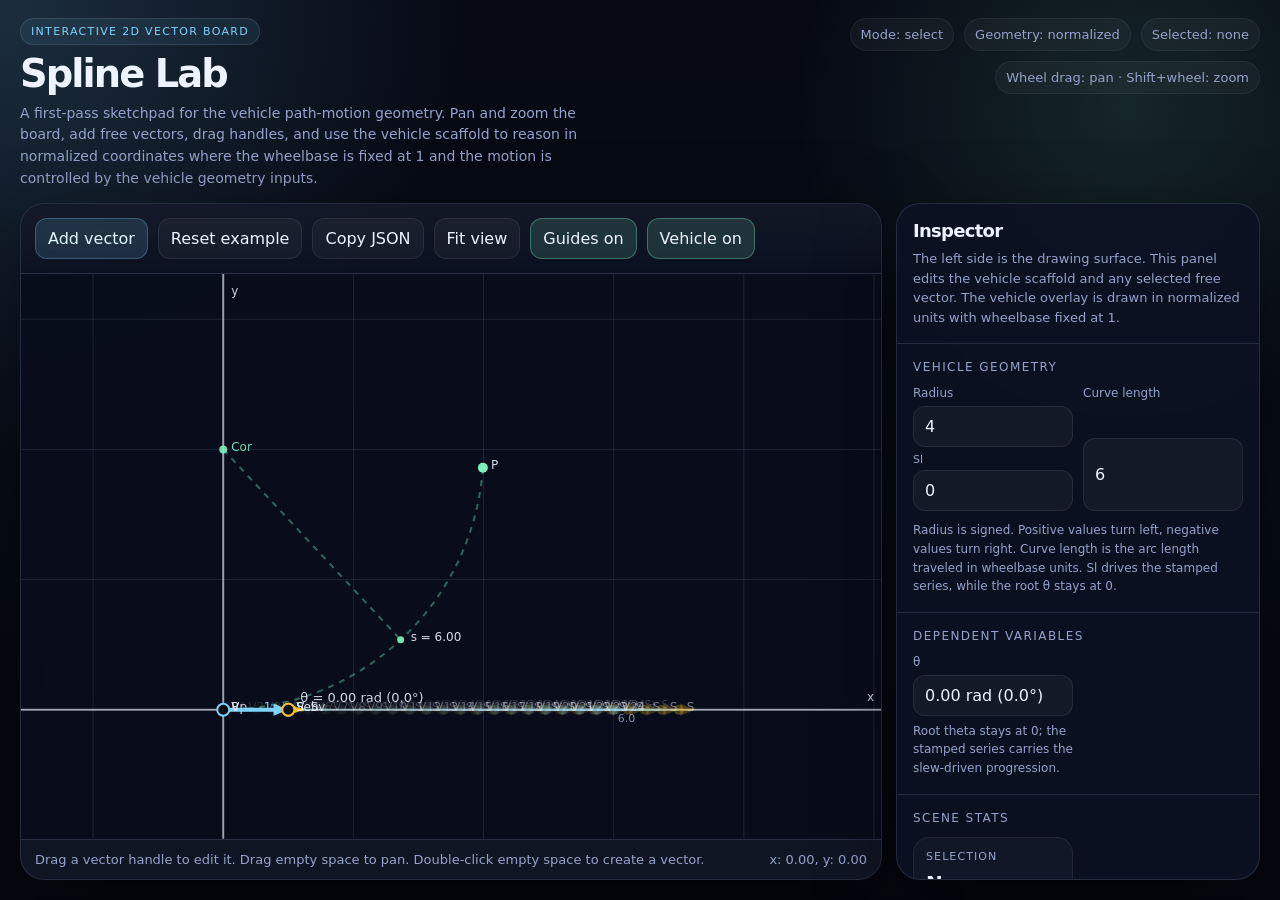
==== commit c89b44c4: "Refine Spline Lab vehicle view" ====
--- a/vector-viewer.html
+++ b/vector-viewer.html
@@ -341,13 +341,9 @@
             <div class="control">
               <label for="curveLength">Curve length</label>
               <input id="curveLength" type="number" min="0" max="100" step="0.1" value="6" />
-              <div class="control compact">
-                <label for="sd">Sd</label>
-                <input id="sd" type="number" min="0" max="100" step="0.01" value="0.0" />
-              </div>
             </div>
             <div class="control full">
-              <div class="sub" style="margin: 0; font-size: 12px;">Radius is signed. Positive values turn left, negative values turn right. Curve length is the arc length traveled in wheelbase units. Sl is the slew input, Sd is the distance S travels, and θ is derived in the dependent variables pane as Sl × Sd.</div>
+              <div class="sub" style="margin: 0; font-size: 12px;">Radius is signed. Positive values turn left, negative values turn right. Curve length is the arc length traveled in wheelbase units. Sl drives the stamped series, while the root θ stays at 0.</div>
             </div>
           </div>
         </section>
@@ -388,7 +384,6 @@
     const radiusInput = document.getElementById("radius");
     const curveLengthInput = document.getElementById("curveLength");
     const slInput = document.getElementById("sl");
-    const sdInput = document.getElementById("sd");
     const dependentList = document.getElementById("dependentList");
     const jsonOutput = document.getElementById("jsonOutput");
     const modePill = document.getElementById("mode-pill");
@@ -410,7 +405,8 @@
       return {
         view: { scale: 150, offsetX: 0, offsetY: 0 },
         ui: { guides: true, vehicle: true },
-        vehicle: { radius: 4, curveLength: 6, sl: 0, sd: 0 },
+        vehicle: { radius: 4, curveLength: 6, sl: 0 },
+        vehicleCopies: [],
         selectedId: null,
         vectors: [
           { id: crypto.randomUUID(), label: "Veh", x: 0, y: 0, angle: 0, length: 1.0, color: "#7dd3fc" },
@@ -442,11 +438,9 @@
               : createDefaultState().vehicle.curveLength,
             sl: Number.isFinite(Number(parsedVehicle.sl))
               ? Number(parsedVehicle.sl)
-              : createDefaultState().vehicle.sl,
-            sd: Number.isFinite(Number(parsedVehicle.sd))
-              ? Number(parsedVehicle.sd)
-              : createDefaultState().vehicle.sd
+              : createDefaultState().vehicle.sl
           },
+          vehicleCopies: normalizeVehicleCopies(Array.isArray(parsed.vehicleCopies) ? parsed.vehicleCopies : []),
           vectors: normalizeVectors(Array.isArray(parsed.vectors) ? parsed.vectors : createDefaultState().vectors),
         };
       } catch {
@@ -492,15 +486,232 @@
       return isSteerVector(vector);
     }
 
+    function normalizeVehicleCopies(copies) {
+      return copies
+        .map(copy => ({
+          id: copy?.id || crypto.randomUUID(),
+          x: Number(copy?.x) || 0,
+          y: Number(copy?.y) || 0,
+          angle: Number(copy?.angle) || 0,
+          theta: Number(copy?.theta) || 0,
+          radius: Number(copy?.radius) || 0,
+          curveLength: Number(copy?.curveLength) || 0,
+          label: copy?.label || "Veh",
+          steerLabel: copy?.steerLabel || "Sv"
+        }))
+        .filter(copy => Number.isFinite(copy.x) && Number.isFinite(copy.y) && Number.isFinite(copy.angle));
+    }
+
+    const vehiclePoseQuadratureNodes = [
+      -0.9602898564975363,
+      -0.7966664774136267,
+      -0.525532409916329,
+      -0.1834346424956498,
+      0.1834346424956498,
+      0.525532409916329,
+      0.7966664774136267,
+      0.9602898564975363
+    ];
+
+    const vehiclePoseQuadratureWeights = [
+      0.10122853629037626,
+      0.22238103445337448,
+      0.31370664587788727,
+      0.36268378337836196,
+      0.36268378337836196,
+      0.31370664587788727,
+      0.22238103445337448,
+      0.10122853629037626
+    ];
+
+    const vehiclePoseBesselCache = {
+      slew: NaN,
+      limit: -1,
+      values: []
+    };
+
+    function complexAdd(a, b) {
+      return { re: a.re + b.re, im: a.im + b.im };
+    }
+
+    function complexScale(a, scale) {
+      return { re: a.re * scale, im: a.im * scale };
+    }
+
+    function complexMul(a, b) {
+      return {
+        re: a.re * b.re - a.im * b.im,
+        im: a.re * b.im + a.im * b.re
+      };
+    }
+
+    function complexExp(angle) {
+      return { re: Math.cos(angle), im: Math.sin(angle) };
+    }
+
+    function powMinusI(power) {
+      switch ((((power % 4) + 4) % 4)) {
+        case 0: return { re: 1, im: 0 };
+        case 1: return { re: 0, im: -1 };
+        case 2: return { re: -1, im: 0 };
+        default: return { re: 0, im: 1 };
+      }
+    }
+
+    function besselJ(order, x) {
+      const n = Math.abs(Math.trunc(order));
+      if (x === 0) return n === 0 ? 1 : 0;
+      let term = Math.pow(x / 2, n) / factorial(n);
+      let sum = term;
+      const x2 = -(x * x) / 4;
+      for (let m = 1; m < 80; m += 1) {
+        term *= x2 / (m * (m + n));
+        sum += term;
+        if (Math.abs(term) < Math.abs(sum) * 1e-13 + 1e-15) break;
+      }
+      return order < 0 && (n % 2 === 1) ? -sum : sum;
+    }
+
+    function factorial(n) {
+      let result = 1;
+      for (let i = 2; i <= n; i += 1) result *= i;
+      return result;
+    }
+
+    function getBesselTable(slew, limit) {
+      if (vehiclePoseBesselCache.slew === slew && vehiclePoseBesselCache.limit >= limit) {
+        return vehiclePoseBesselCache.values;
+      }
+      const values = [];
+      for (let order = 0; order <= limit; order += 1) {
+        values[order] = besselJ(order, 1 / slew);
+      }
+      vehiclePoseBesselCache.slew = slew;
+      vehiclePoseBesselCache.limit = limit;
+      vehiclePoseBesselCache.values = values;
+      return values;
+    }
+
+    function integrateVehiclePoseFront(vehicleVector, distance) {
+      const slew = Number(state.vehicle.sl) || 0;
+      const invSlew = 1 / slew;
+      const phase = invSlew;
+      const travel = distance;
+      const phaseSpan = slew * travel;
+      const harmonicLimit = Math.max(12, Math.ceil(Math.abs(invSlew) + 24));
+      const besselValues = getBesselTable(slew, harmonicLimit + 1);
+      let integral = { re: 0, im: 0 };
+
+      for (let m = -harmonicLimit; m <= harmonicLimit; m += 1) {
+        const besselOrder = m - 1;
+        const besselValue = besselValues[Math.abs(besselOrder)] || 0;
+        const besselTerm = besselOrder < 0 && (Math.abs(besselOrder) % 2 === 1) ? -besselValue : besselValue;
+        const harmonic = m === 0
+          ? { re: phaseSpan, im: 0 }
+          : {
+              re: Math.sin(m * phaseSpan) / m,
+              im: (1 - Math.cos(m * phaseSpan)) / m
+            };
+        const term = complexMul(
+          complexMul(powMinusI(m - 1), { re: besselTerm, im: 0 }),
+          harmonic
+        );
+        integral = complexAdd(integral, term);
+      }
+
+      integral = complexScale(integral, 1 / slew);
+      const front = complexMul(complexExp(phase), integral);
+      const bodyDelta = (2 * Math.sin(phaseSpan / 2) ** 2) / slew;
+      const bodyVector = complexExp(bodyDelta);
+      const localRear = {
+        re: 1 + front.re - bodyVector.re,
+        im: front.im - bodyVector.im
+      };
+      return {
+        x: localRear.re,
+        y: localRear.im,
+        angle: bodyDelta,
+        theta: slew * travel
+      };
+    }
+
+    function integrateVehiclePoseFallback(vehicleVector, distance) {
+      const slew = Number(state.vehicle.sl) || 0;
+      const travel = distance;
+      const bodyDelta = slew === 0 ? 0 : (2 * Math.sin((slew * travel) / 2) ** 2) / slew;
+      const integralNodes = vehiclePoseQuadratureNodes;
+      const integralWeights = vehiclePoseQuadratureWeights;
+      const halfTravel = travel / 2;
+      let frontX = 1;
+      let frontY = 0;
+
+      for (let i = 0; i < integralNodes.length; i += 1) {
+        const s = halfTravel * (integralNodes[i] + 1);
+        const phase = slew * s + (slew === 0 ? 0 : (2 * Math.sin((slew * s) / 2) ** 2) / slew);
+        frontX += integralWeights[i] * Math.cos(phase) * halfTravel;
+        frontY += integralWeights[i] * Math.sin(phase) * halfTravel;
+      }
+
+      const rearX = frontX - Math.cos(bodyDelta);
+      const rearY = frontY - Math.sin(bodyDelta);
+      return {
+        x: rearX,
+        y: rearY,
+        angle: bodyDelta,
+        theta: slew * travel
+      };
+    }
+
+    function sampleVehiclePose(vehicleVector, distance) {
+      const curveLength = Math.max(0, Number(state.vehicle.curveLength) || 0);
+      const slew = Number(state.vehicle.sl) || 0;
+      const baseX = Number(vehicleVector?.x) || 0;
+      const baseY = Number(vehicleVector?.y) || 0;
+      const localPose = Math.abs(slew) < 0.01
+        ? integrateVehiclePoseFallback(vehicleVector, distance)
+        : integrateVehiclePoseFront(vehicleVector, distance);
+      const baseAngle = Number(vehicleVector?.angle) || 0;
+      const cosBase = Math.cos(baseAngle);
+      const sinBase = Math.sin(baseAngle);
+      return {
+        x: baseX + localPose.x * cosBase - localPose.y * sinBase,
+        y: baseY + localPose.x * sinBase + localPose.y * cosBase,
+        angle: baseAngle + localPose.angle,
+        theta: localPose.theta,
+        radius: Number(state.vehicle.radius) || 0,
+        curveLength
+      };
+    }
+
+    function buildVehicleCopies(vehicleVector = getVehicleVector()) {
+      if (!vehicleVector) return [];
+      const curveLength = Math.max(0, Number(state.vehicle.curveLength) || 0);
+      const sampleCount = curveLength === 0 ? 1 : Math.max(6, Math.ceil(curveLength * 4));
+      const copies = [];
+      for (let i = 0; i < sampleCount; i += 1) {
+        const t = sampleCount === 1 ? 0 : i / (sampleCount - 1);
+        const pose = sampleVehiclePose(vehicleVector, curveLength * t);
+        copies.push({
+          id: `vehicle-copy-${sampleCount}-${i}`,
+          x: pose.x,
+          y: pose.y,
+          angle: pose.angle,
+          theta: i === 0 ? 0 : pose.theta,
+          radius: pose.radius,
+          curveLength: pose.curveLength,
+          label: "Veh",
+          steerLabel: "Sv"
+        });
+      }
+      return copies;
+    }
+
+    function syncDerivedVehicleCopies() {
+      state.vehicleCopies = buildVehicleCopies();
+    }
+
     function getThetaValue() {
-      const sl = Number(state.vehicle.sl) || 0;
-      const sd = Number(state.vehicle.sd) || 0;
-      return sl * sd;
-    }
-
-    function getRccValue() {
-      const theta = getThetaValue();
-      return theta !== 0 ? 1 / theta : null;
+      return Number(state.vehicleCopies[0]?.theta) || 0;
     }
 
     function getRccPoint(vehicleVector = getVehicleVector()) {
@@ -536,7 +747,6 @@
 
     function enforceAnchors() {
       const vehicleVector = state.vectors.find(isVehicleVector);
-      const theta = getThetaValue();
       if (vehicleVector) {
         vehicleVector.label = "Veh";
         vehicleVector.x = 0;
@@ -549,16 +759,17 @@
         steerVector.x = end.x;
         steerVector.y = end.y;
         steerVector.length = 0.25;
-        steerVector.angle = (vehicleVector ? vehicleVector.angle : 0) + theta;
       }
     }
 
     function serializableState() {
+      syncDerivedVehicleCopies();
       const { rpc: _legacyRpc, theta: _legacyTheta, ...vehicle } = state.vehicle;
       return {
         view: state.view,
         ui: state.ui,
         vehicle,
+        vehicleCopies: state.vehicleCopies,
         selectedId: state.selectedId,
         vectors: state.vectors
       };
@@ -721,6 +932,50 @@
       ctx.lineTo(b.x - Math.cos(angle + Math.PI / 8) * head, b.y - Math.sin(angle + Math.PI / 8) * head);
       ctx.closePath();
       ctx.fill();
+    }
+
+    function drawVehicleInstance(instance, options = {}) {
+      const alpha = options.alpha ?? 1;
+      const bodyWidth = options.bodyWidth ?? 3;
+      const steerWidth = options.steerWidth ?? 2.5;
+      const bodyLabel = options.label ?? "Veh";
+      const steerLabel = options.steerLabel ?? "Sv";
+      const bodyAngle = Number(instance.angle) || 0;
+      const theta = Number(instance.theta) || 0;
+      const rear = { x: Number(instance.x) || 0, y: Number(instance.y) || 0 };
+      const front = {
+        x: rear.x + Math.cos(bodyAngle),
+        y: rear.y + Math.sin(bodyAngle)
+      };
+      const rearS = worldToScreen(rear.x, rear.y);
+      const frontS = worldToScreen(front.x, front.y);
+      const steerEnd = {
+        x: front.x + Math.cos(bodyAngle + theta) * 0.25,
+        y: front.y + Math.sin(bodyAngle + theta) * 0.25
+      };
+      const steerStartS = worldToScreen(front.x, front.y);
+      const steerEndS = worldToScreen(steerEnd.x, steerEnd.y);
+
+      ctx.save();
+      ctx.globalAlpha = alpha;
+      ctx.strokeStyle = `rgba(125,211,252,${Math.min(1, 0.82 * alpha)})`;
+      ctx.lineWidth = bodyWidth;
+      ctx.beginPath();
+      ctx.moveTo(rearS.x, rearS.y);
+      ctx.lineTo(frontS.x, frontS.y);
+      ctx.stroke();
+
+      ctx.strokeStyle = `rgba(251,191,36,${Math.min(1, 0.82 * alpha)})`;
+      ctx.lineWidth = steerWidth;
+      drawArrow(steerStartS, steerEndS, ctx.strokeStyle, ctx.strokeStyle, steerWidth);
+
+      drawNode(rearS.x, rearS.y, `rgba(125,211,252,${Math.min(1, 0.9 * alpha)})`, bodyLabel);
+      drawNode(frontS.x, frontS.y, `rgba(251,191,36,${Math.min(1, 0.9 * alpha)})`, steerLabel);
+
+      ctx.fillStyle = `rgba(237,243,255,${Math.min(1, 0.7 * alpha)})`;
+      ctx.font = "11px ui-sans-serif, system-ui, sans-serif";
+      ctx.fillText(`${bodyLabel} + ${steerLabel}`, rearS.x + 10, rearS.y - 10);
+      ctx.restore();
     }
 
     function vectorEndpoints(vector) {
@@ -789,7 +1044,7 @@
         ctx.fill();
         ctx.fillStyle = "rgba(126,240,191,0.9)";
         ctx.font = "12px ui-sans-serif, system-ui, sans-serif";
-        ctx.fillText("ICC", centerS.x + 8, centerS.y - 8);
+        ctx.fillText("Cor", centerS.x + 8, centerS.y - 8);
 
         const arcMid = worldToScreen(
           center.x + Math.cos(startAngle + turnAngle / 2) * absRadius,
@@ -808,35 +1063,34 @@
         ctx.fillStyle = "rgba(237,243,255,0.9)";
         ctx.fillText(`s = ${curveLength.toFixed(2)}`, arcMid.x + 10, arcMid.y - 8);
       }
-      const rccValue = getRccValue();
-      if (rccValue !== null) {
-        const rearNormal = { x: -Math.sin(bodyAngle), y: Math.cos(bodyAngle) };
-        const steerNormal = { x: -Math.sin(steerAngle), y: Math.cos(steerAngle) };
-        const rcc = intersectLines(rear, rearNormal, front, steerNormal);
-        if (rcc) {
-          const rccS = worldToScreen(rcc.x, rcc.y);
-          ctx.save();
-          ctx.setLineDash([5, 5]);
-          ctx.strokeStyle = "rgba(251,191,36,0.42)";
-          ctx.lineWidth = 2;
-          ctx.beginPath();
-          ctx.moveTo(rearS.x, rearS.y);
-          ctx.lineTo(rccS.x, rccS.y);
-          ctx.stroke();
-          ctx.beginPath();
-          ctx.moveTo(rccS.x, rccS.y);
-          ctx.lineTo(frontS.x, frontS.y);
-          ctx.stroke();
-          ctx.fillStyle = "rgba(251,191,36,0.95)";
-          ctx.beginPath();
-          ctx.arc(rccS.x, rccS.y, 4, 0, Math.PI * 2);
-          ctx.fill();
-          ctx.fillStyle = "rgba(251,191,36,0.95)";
-          ctx.font = "12px ui-sans-serif, system-ui, sans-serif";
-          ctx.fillText("Rcc", rccS.x + 8, rccS.y - 8);
-          ctx.restore();
-        }
-      }
+      const rcc = getRccPoint(vehicleVector);
+      const tangentLength = 1.6;
+      const rccS = rcc ? worldToScreen(rcc.x, rcc.y) : null;
+      ctx.save();
+      ctx.setLineDash([4, 6]);
+      ctx.lineWidth = 2;
+      ctx.strokeStyle = "rgba(125,211,252,0.42)";
+      ctx.beginPath();
+      ctx.moveTo(rearS.x, rearS.y);
+      ctx.lineTo(rccS ? rccS.x : rearS.x + Math.cos(bodyAngle) * tangentLength * state.view.scale, rccS ? rccS.y : rearS.y - Math.sin(bodyAngle) * tangentLength * state.view.scale);
+      ctx.stroke();
+      if (rccS) {
+        ctx.strokeStyle = "rgba(251,191,36,0.32)";
+        ctx.beginPath();
+        ctx.moveTo(frontS.x, frontS.y);
+        ctx.lineTo(rccS.x, rccS.y);
+        ctx.stroke();
+      }
+      if (rccS) {
+        ctx.fillStyle = "rgba(251,191,36,0.95)";
+        ctx.beginPath();
+        ctx.arc(rccS.x, rccS.y, 4, 0, Math.PI * 2);
+        ctx.fill();
+        ctx.fillStyle = "rgba(251,191,36,0.95)";
+        ctx.font = "12px ui-sans-serif, system-ui, sans-serif";
+        ctx.fillText("Rcc", rccS.x + 8, rccS.y - 8);
+      }
+      ctx.restore();
       ctx.setLineDash([]);
       ctx.restore();
 
@@ -862,6 +1116,21 @@
       ctx.fillText(label, frontS.x + 12, frontS.y - 18);
     }
 
+    function drawVehicleCopies() {
+      if (!state.vehicleCopies.length) return;
+      for (let i = 0; i < state.vehicleCopies.length; i += 1) {
+        const copy = state.vehicleCopies[i];
+        const alpha = 0.14 + (i / Math.max(1, state.vehicleCopies.length - 1)) * 0.42;
+        drawVehicleInstance(copy, {
+          alpha,
+          bodyWidth: 2.5,
+          steerWidth: 2,
+          label: `V${i + 1}`,
+          steerLabel: "S"
+        });
+      }
+    }
+
     function drawNode(x, y, color, label) {
       ctx.fillStyle = color;
       ctx.beginPath();
@@ -882,14 +1151,16 @@
         const thetaVector = isThetaVector(sourceVector);
         const vehicleVector = getVehicleVector();
         const thetaAngle = (vehicleVector ? vehicleVector.angle : 0) + getThetaValue();
+        const thetaTip = thetaVector
+          ? worldToScreen(
+              start.x + Math.cos(thetaAngle) * 0.22,
+              start.y + Math.sin(thetaAngle) * 0.22
+            )
+          : null;
 
         const stroke = isVehicleVector(sourceVector) ? "#7dd3fc" : (selected ? "rgba(255,255,255,0.92)" : sourceVector.color);
         if (thetaVector) {
-          const dir = {
-            x: s.x + Math.cos(thetaAngle) * 0.22 * state.view.scale,
-            y: s.y - Math.sin(thetaAngle) * 0.22 * state.view.scale
-          };
-          drawArrow(s, dir, stroke, sourceVector.color, 3);
+          drawArrow(s, thetaTip, stroke, sourceVector.color, 3);
         } else {
           drawArrow(s, e, stroke, sourceVector.color, selected ? 4 : 3);
         }
@@ -901,8 +1172,8 @@
 
         ctx.fillStyle = "rgba(237,243,255,0.88)";
         ctx.font = "12px ui-sans-serif, system-ui, sans-serif";
-        const labelPoint = thetaVector ? worldToScreen(start.x + Math.cos(thetaAngle) * 0.22, start.y + Math.sin(thetaAngle) * 0.22) : e;
-        ctx.fillText(sourceVector.label || "Vector", labelPoint.x + 10, labelPoint.y + 10);
+        const labelPoint = thetaVector ? thetaTip : e;
+        ctx.fillText(sourceVector.label || "Vector", labelPoint.x + 8, labelPoint.y - 8);
       }
     }
 
@@ -922,8 +1193,10 @@
       ctx.fillStyle = "rgba(6, 10, 20, 0.38)";
       ctx.fillRect(0, 0, rect.width, rect.height);
 
+      syncDerivedVehicleCopies();
       drawGrid();
       drawAxes();
+      drawVehicleCopies();
       drawVehicle();
       drawVectors();
 
@@ -953,18 +1226,18 @@
       dependentList.innerHTML = "";
       const thetaValue = getThetaValue();
       const rccPoint = getRccPoint();
-      const entries = [
-        {
-          label: "θ",
-          value: formatAngle(thetaValue),
-          note: "θ = Sl × Sd. It starts at 0 until motion is implemented."
-        },
-        {
+      const entries = [{
+        label: "θ",
+        value: formatAngle(thetaValue),
+        note: "Root theta stays at 0; the stamped series carries the slew-driven progression."
+      }];
+      if (rccPoint) {
+        entries.push({
           label: "Rcc",
-          value: rccPoint ? `x = ${rccPoint.x.toFixed(2)}, y = ${rccPoint.y.toFixed(2)}` : "undefined",
-          note: "Inverse curvature at Rp."
-        }
-      ];
+          value: `x = ${rccPoint.x.toFixed(2)}, y = ${rccPoint.y.toFixed(2)}`,
+          note: "Intersection of the rear and steer tangents."
+        });
+      }
       for (const entry of entries) {
         const control = document.createElement("div");
         control.className = "control";
@@ -1289,7 +1562,6 @@
       radiusInput.value = state.vehicle.radius;
       curveLengthInput.value = state.vehicle.curveLength;
       slInput.value = state.vehicle.sl;
-      sdInput.value = state.vehicle.sd;
     }
 
     function syncButtons() {
@@ -1319,12 +1591,6 @@
       saveState();
       scheduleRender();
     });
-    sdInput.addEventListener("input", () => {
-      state.vehicle.sd = clamp(Number(sdInput.value) || 0, 0, 100);
-      dependentListDirty = true;
-      saveState();
-      scheduleRender();
-    });
 
     window.addEventListener("keydown", (event) => {
       if (event.key === "Escape") {
@@ -1349,13 +1615,23 @@
     });
 
     function fitView() {
+      syncDerivedVehicleCopies();
       const rect = canvas.getBoundingClientRect();
       const xs = [0];
       const ys = [0];
+      for (const copy of state.vehicleCopies) {
+        xs.push(copy.x, copy.x + Math.cos(copy.angle));
+        ys.push(copy.y, copy.y + Math.sin(copy.angle));
+      }
       for (const vector of state.vectors) {
         const { start, end } = vectorEndpoints(vector);
         xs.push(start.x, end.x);
         ys.push(start.y, end.y);
+      }
+      const rccPoint = getRccPoint();
+      if (rccPoint) {
+        xs.push(rccPoint.x);
+        ys.push(rccPoint.y);
       }
       const radius = Number(state.vehicle.radius) || 0;
       const curveLength = Math.max(0, Number(state.vehicle.curveLength) || 0);
@@ -1398,6 +1674,7 @@
 
     syncInputs();
     syncButtons();
+    syncDerivedVehicleCopies();
     fitView();
     setupCanvas();
     saveState();
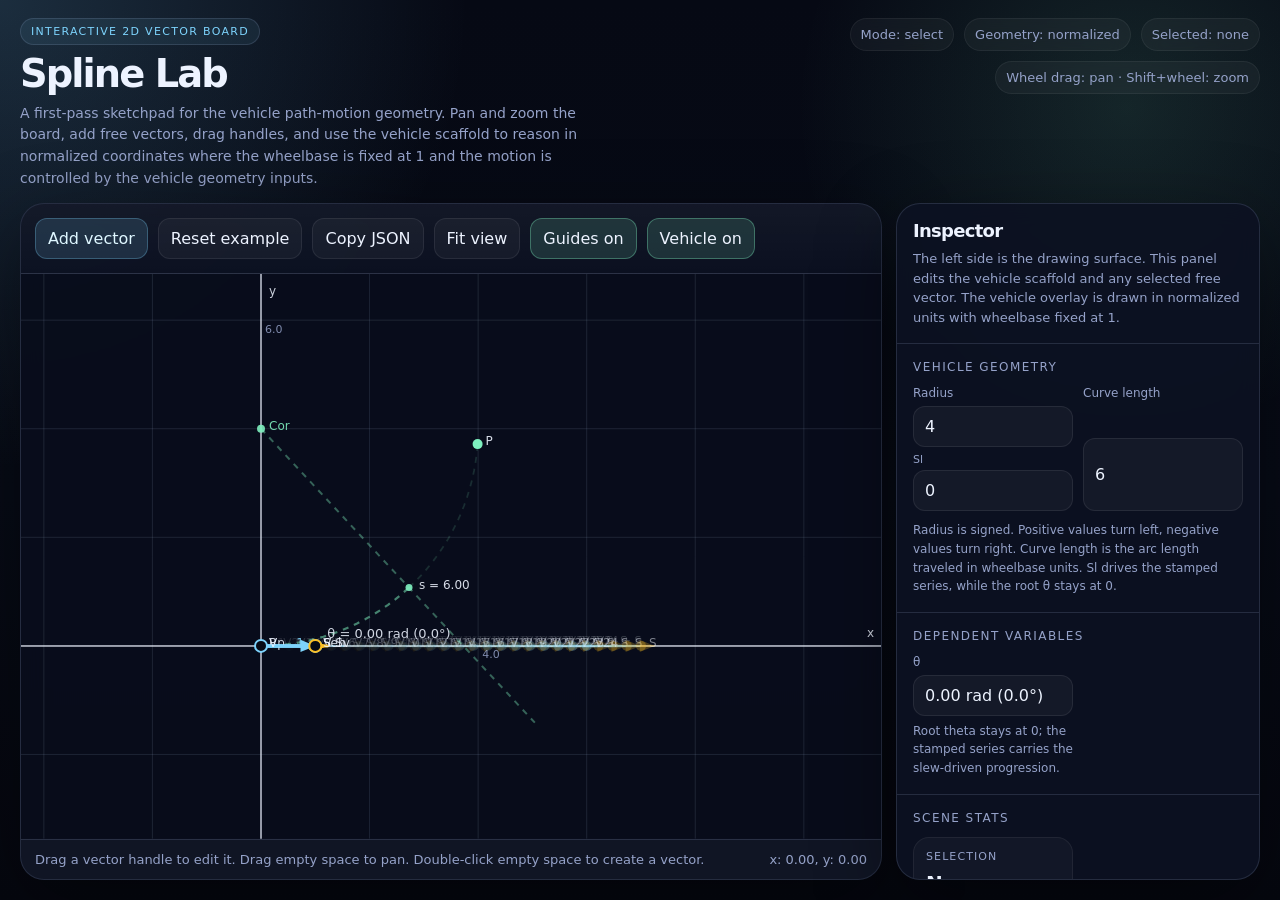
==== commit 0305ae33: "Update Spline Lab viewer" ====
--- a/vector-viewer.html
+++ b/vector-viewer.html
@@ -686,11 +686,16 @@
     function buildVehicleCopies(vehicleVector = getVehicleVector()) {
       if (!vehicleVector) return [];
       const curveLength = Math.max(0, Number(state.vehicle.curveLength) || 0);
+      const slew = Number(state.vehicle.sl) || 0;
+      return buildVehicleCopiesForSlew(vehicleVector, curveLength, slew);
+    }
+
+    function buildVehicleCopiesForSlew(vehicleVector, curveLength, slew) {
       const sampleCount = curveLength === 0 ? 1 : Math.max(6, Math.ceil(curveLength * 4));
       const copies = [];
       for (let i = 0; i < sampleCount; i += 1) {
         const t = sampleCount === 1 ? 0 : i / (sampleCount - 1);
-        const pose = sampleVehiclePose(vehicleVector, curveLength * t);
+        const pose = sampleVehiclePoseForSlew(vehicleVector, curveLength * t, slew, curveLength);
         copies.push({
           id: `vehicle-copy-${sampleCount}-${i}`,
           x: pose.x,
@@ -704,6 +709,399 @@
         });
       }
       return copies;
+    }
+
+    function sampleVehiclePoseForSlew(vehicleVector, distance, slew = Number(state.vehicle.sl) || 0, curveLength = Math.max(0, Number(state.vehicle.curveLength) || 0)) {
+      const baseX = Number(vehicleVector?.x) || 0;
+      const baseY = Number(vehicleVector?.y) || 0;
+      const localPose = Math.abs(slew) < 0.01
+        ? integrateVehiclePoseFallbackForSlew(slew, distance)
+        : integrateVehiclePoseFrontForSlew(slew, distance);
+      const baseAngle = Number(vehicleVector?.angle) || 0;
+      const cosBase = Math.cos(baseAngle);
+      const sinBase = Math.sin(baseAngle);
+      return {
+        x: baseX + localPose.x * cosBase - localPose.y * sinBase,
+        y: baseY + localPose.x * sinBase + localPose.y * cosBase,
+        angle: baseAngle + localPose.angle,
+        theta: localPose.theta,
+        radius: Number(state.vehicle.radius) || 0,
+        curveLength
+      };
+    }
+
+    function integrateVehiclePoseFrontForSlew(slew, distance) {
+      const invSlew = 1 / slew;
+      const phase = invSlew;
+      const travel = distance;
+      const phaseSpan = slew * travel;
+      const harmonicLimit = Math.max(12, Math.ceil(Math.abs(invSlew) + 24));
+      const besselValues = getBesselTable(slew, harmonicLimit + 1);
+      let integral = { re: 0, im: 0 };
+
+      for (let m = -harmonicLimit; m <= harmonicLimit; m += 1) {
+        const besselOrder = m - 1;
+        const besselValue = besselValues[Math.abs(besselOrder)] || 0;
+        const besselTerm = besselOrder < 0 && (Math.abs(besselOrder) % 2 === 1) ? -besselValue : besselValue;
+        const harmonic = m === 0
+          ? { re: phaseSpan, im: 0 }
+          : {
+              re: Math.sin(m * phaseSpan) / m,
+              im: (1 - Math.cos(m * phaseSpan)) / m
+            };
+        const term = complexMul(
+          complexMul(powMinusI(m - 1), { re: besselTerm, im: 0 }),
+          harmonic
+        );
+        integral = complexAdd(integral, term);
+      }
+
+      integral = complexScale(integral, 1 / slew);
+      const front = complexMul(complexExp(phase), integral);
+      const bodyDelta = (2 * Math.sin(phaseSpan / 2) ** 2) / slew;
+      const bodyVector = complexExp(bodyDelta);
+      const localRear = {
+        re: 1 + front.re - bodyVector.re,
+        im: front.im - bodyVector.im
+      };
+      return {
+        x: localRear.re,
+        y: localRear.im,
+        angle: bodyDelta,
+        theta: slew * travel
+      };
+    }
+
+    function integrateVehiclePoseFallbackForSlew(slew, distance) {
+      const travel = distance;
+      const bodyDelta = slew === 0 ? 0 : (2 * Math.sin((slew * travel) / 2) ** 2) / slew;
+      const integralNodes = vehiclePoseQuadratureNodes;
+      const integralWeights = vehiclePoseQuadratureWeights;
+      const halfTravel = travel / 2;
+      let frontX = 1;
+      let frontY = 0;
+
+      for (let i = 0; i < integralNodes.length; i += 1) {
+        const s = halfTravel * (integralNodes[i] + 1);
+        const phase = slew * s + (slew === 0 ? 0 : (2 * Math.sin((slew * s) / 2) ** 2) / slew);
+        frontX += integralWeights[i] * Math.cos(phase) * halfTravel;
+        frontY += integralWeights[i] * Math.sin(phase) * halfTravel;
+      }
+
+      const rearX = frontX - Math.cos(bodyDelta);
+      const rearY = frontY - Math.sin(bodyDelta);
+      return {
+        x: rearX,
+        y: rearY,
+        angle: bodyDelta,
+        theta: slew * travel
+      };
+    }
+
+    function evaluateVehicleStampedPathForSl(candidateSl, vehicleVector = getVehicleVector()) {
+      if (!vehicleVector) return [];
+      const curveLength = Math.max(0, Number(state.vehicle.curveLength) || 0);
+      return buildVehicleCopiesForSlew(vehicleVector, curveLength, Number(candidateSl) || 0);
+    }
+
+    function getCurrentTurnBisectorGeometry(vehicleVector = getVehicleVector()) {
+      const radius = Number(state.vehicle.radius) || 0;
+      const curveLength = Math.max(0, Number(state.vehicle.curveLength) || 0);
+      if (!vehicleVector || radius === 0) {
+        return {
+          valid: false,
+          radius,
+          curveLength,
+          turnAngle: 0,
+          center: null,
+          bisectorAngle: 0,
+          bisectorOrigin: null,
+          bisectorDir: null
+        };
+      }
+      const turnAngle = curveLength / radius;
+      const center = { x: 0, y: radius };
+      const startAngle = radius >= 0 ? -Math.PI / 2 : Math.PI / 2;
+      const bisectorAngle = startAngle + turnAngle / 2;
+      const bisectorDir = {
+        x: Math.cos(bisectorAngle),
+        y: Math.sin(bisectorAngle)
+      };
+      return {
+        valid: true,
+        radius,
+        curveLength,
+        turnAngle,
+        center,
+        startAngle,
+        bisectorAngle,
+        bisectorOrigin: center,
+        bisectorDir
+      };
+    }
+
+    function normalizePointDirection(vector) {
+      const length = Math.hypot(Number(vector?.x) || 0, Number(vector?.y) || 0);
+      if (!length) return null;
+      return {
+        x: (Number(vector?.x) || 0) / length,
+        y: (Number(vector?.y) || 0) / length
+      };
+    }
+
+    function dot2(a, b) {
+      return (Number(a?.x) || 0) * (Number(b?.x) || 0) + (Number(a?.y) || 0) * (Number(b?.y) || 0);
+    }
+
+    function cross2(a, b) {
+      return (Number(a?.x) || 0) * (Number(b?.y) || 0) - (Number(a?.y) || 0) * (Number(b?.x) || 0);
+    }
+
+    function findPolylineBisectorIntersection(polyline, bisectorOrigin, bisectorDir) {
+      if (!Array.isArray(polyline) || polyline.length < 2 || !bisectorOrigin || !bisectorDir) return null;
+      const lineDir = normalizePointDirection(bisectorDir);
+      if (!lineDir) return null;
+      let best = null;
+      let pathDistance = 0;
+
+      for (let i = 0; i < polyline.length - 1; i += 1) {
+        const a = polyline[i];
+        const b = polyline[i + 1];
+        const segment = { x: b.x - a.x, y: b.y - a.y };
+        const denom = cross2(segment, lineDir);
+        if (Math.abs(denom) < 1e-12) {
+          pathDistance += Math.hypot(segment.x, segment.y);
+          continue;
+        }
+        const diff = { x: bisectorOrigin.x - a.x, y: bisectorOrigin.y - a.y };
+        const u = cross2(diff, lineDir) / denom;
+        const v = cross2(diff, segment) / denom;
+        if (u < -1e-9 || u > 1 + 1e-9 || v < -1e-9) {
+          pathDistance += Math.hypot(segment.x, segment.y);
+          continue;
+        }
+        const clampedU = clamp(u, 0, 1);
+        const intersection = {
+          x: a.x + segment.x * clampedU,
+          y: a.y + segment.y * clampedU
+        };
+        const tangent = normalizePointDirection(segment);
+        const candidate = {
+          point: intersection,
+          tangent,
+          segmentIndex: i,
+          segmentT: clampedU,
+          pathDistance: pathDistance + Math.hypot(segment.x, segment.y) * clampedU,
+          lineT: v
+        };
+        if (!best || candidate.pathDistance < best.pathDistance) {
+          best = candidate;
+        }
+        pathDistance += Math.hypot(segment.x, segment.y);
+      }
+
+      return best;
+    }
+
+    function evaluateVehicleBisectorAlignmentError(candidateSl, vehicleVector = getVehicleVector()) {
+      const geometry = getCurrentTurnBisectorGeometry(vehicleVector);
+      if (!geometry.valid) {
+        return {
+          sl: candidateSl,
+          error: NaN,
+          geometry,
+          pathCopies: [],
+          intersection: null
+        };
+      }
+      const pathCopies = evaluateVehicleStampedPathForSl(candidateSl, vehicleVector);
+      const polyline = pathCopies.map(copy => ({ x: Number(copy.x) || 0, y: Number(copy.y) || 0 }));
+      const intersection = findPolylineBisectorIntersection(polyline, geometry.bisectorOrigin, geometry.bisectorDir);
+      if (!intersection || !intersection.tangent) {
+        return {
+          sl: candidateSl,
+          error: NaN,
+          geometry,
+          pathCopies,
+          intersection: null
+        };
+      }
+      const error = dot2(intersection.tangent, geometry.bisectorDir);
+      return {
+        sl: candidateSl,
+        error,
+        geometry,
+        pathCopies,
+        intersection
+      };
+    }
+
+    function buildBracketedSamples(fn, center, span, sampleCount) {
+      const samples = [];
+      const count = Math.max(2, sampleCount);
+      for (let i = 0; i < count; i += 1) {
+        const t = count === 1 ? 0 : i / (count - 1);
+        const x = center - span + (2 * span) * t;
+        const y = fn(x);
+        samples.push({ x, y });
+      }
+      return samples;
+    }
+
+    function findSignChangeBracket(fn, center, initialSpan = 0.5, maxSpan = 128) {
+      let span = Math.max(1e-3, Math.abs(initialSpan) || 0.5);
+      for (let attempt = 0; attempt < 12 && span <= maxSpan; attempt += 1) {
+        const samples = buildBracketedSamples(fn, center, span, 11);
+        for (let i = 0; i < samples.length - 1; i += 1) {
+          const left = samples[i];
+          const right = samples[i + 1];
+          if (!Number.isFinite(left.y) || !Number.isFinite(right.y)) continue;
+          if (left.y === 0) {
+            return { a: left.x, b: left.x, fa: left.y, fb: left.y, samples };
+          }
+          if (right.y === 0) {
+            return { a: right.x, b: right.x, fa: right.y, fb: right.y, samples };
+          }
+          if (left.y * right.y < 0) {
+            return { a: left.x, b: right.x, fa: left.y, fb: right.y, samples };
+          }
+        }
+        span *= 2;
+      }
+      return null;
+    }
+
+    function solveBracketedRoot(fn, a, b, fa = fn(a), fb = fn(b), options = {}) {
+      const tolerance = options.tolerance ?? 1e-7;
+      const maxIterations = options.maxIterations ?? 64;
+      let left = a;
+      let right = b;
+      let fLeft = fa;
+      let fRight = fb;
+      if (!Number.isFinite(fLeft) || !Number.isFinite(fRight) || fLeft * fRight > 0) {
+        return {
+          success: false,
+          reason: "invalid-bracket",
+          root: NaN,
+          iterations: 0,
+          bracket: { left, right, fLeft, fRight }
+        };
+      }
+      if (Math.abs(fLeft) <= tolerance) {
+        return {
+          success: true,
+          reason: "endpoint-root",
+          root: left,
+          iterations: 0,
+          bracket: { left, right, fLeft, fRight }
+        };
+      }
+      if (Math.abs(fRight) <= tolerance) {
+        return {
+          success: true,
+          reason: "endpoint-root",
+          root: right,
+          iterations: 0,
+          bracket: { left, right, fLeft, fRight }
+        };
+      }
+
+      let candidate = left;
+      let fCandidate = fLeft;
+
+      for (let iteration = 1; iteration <= maxIterations; iteration += 1) {
+        candidate = Number.isFinite(fLeft) && Number.isFinite(fRight) && fRight !== fLeft
+          ? right - (fRight * (right - left)) / (fRight - fLeft)
+          : (left + right) / 2;
+        if (!Number.isFinite(candidate) || candidate <= Math.min(left, right) || candidate >= Math.max(left, right)) {
+          candidate = (left + right) / 2;
+        }
+        fCandidate = fn(candidate);
+        if (!Number.isFinite(fCandidate)) {
+          candidate = (left + right) / 2;
+          fCandidate = fn(candidate);
+        }
+        if (!Number.isFinite(fCandidate)) {
+          return {
+            success: false,
+            reason: "non-finite-evaluation",
+            root: NaN,
+            iterations: iteration,
+            bracket: { left, right, fLeft, fRight }
+          };
+        }
+        if (Math.abs(fCandidate) <= tolerance || Math.abs(right - left) <= tolerance) {
+          return {
+            success: true,
+            reason: "converged",
+            root: candidate,
+            iterations: iteration,
+            bracket: { left, right, fLeft, fRight },
+            value: fCandidate
+          };
+        }
+        if (fLeft * fCandidate <= 0) {
+          right = candidate;
+          fRight = fCandidate;
+        } else {
+          left = candidate;
+          fLeft = fCandidate;
+        }
+      }
+
+      return {
+        success: false,
+        reason: "max-iterations",
+        root: candidate,
+        iterations: maxIterations,
+        bracket: { left, right, fLeft, fRight },
+        value: fCandidate
+      };
+    }
+
+    function solveVehicleSlForBisectorAlignment(vehicleVector = getVehicleVector(), options = {}) {
+      const startSl = Number.isFinite(Number(options.initialSl))
+        ? Number(options.initialSl)
+        : (Number(state.vehicle.sl) || 0);
+      const initialSpan = Number.isFinite(Number(options.initialSpan)) ? Math.abs(Number(options.initialSpan)) : Math.max(0.5, Math.abs(startSl) * 0.25, 0.25);
+      const maxSpan = Number.isFinite(Number(options.maxSpan)) ? Math.abs(Number(options.maxSpan)) : 128;
+      const fn = (sl) => evaluateVehicleBisectorAlignmentError(sl, vehicleVector).error;
+      const bracket = findSignChangeBracket(fn, startSl, initialSpan, maxSpan);
+      if (!bracket) {
+        const fallback = evaluateVehicleBisectorAlignmentError(startSl, vehicleVector);
+        return {
+          success: false,
+          sl: NaN,
+          error: fallback.error,
+          reason: "no-bracket-found",
+          initialSl: startSl,
+          initialSpan,
+          maxSpan,
+          geometry: fallback.geometry,
+          evaluation: fallback,
+          bracket: null,
+          iterations: 0
+        };
+      }
+      const solved = solveBracketedRoot(fn, bracket.a, bracket.b, bracket.fa, bracket.fb, options);
+      const evaluation = Number.isFinite(solved.root)
+        ? evaluateVehicleBisectorAlignmentError(solved.root, vehicleVector)
+        : evaluateVehicleBisectorAlignmentError(startSl, vehicleVector);
+      return {
+        success: solved.success,
+        sl: solved.root,
+        error: evaluation.error,
+        reason: solved.reason,
+        initialSl: startSl,
+        initialSpan,
+        maxSpan,
+        geometry: evaluation.geometry,
+        intersection: evaluation.intersection,
+        evaluation,
+        bracket: { left: bracket.a, right: bracket.b, fLeft: bracket.fa, fRight: bracket.fb },
+        iterations: solved.iterations,
+        value: solved.value ?? evaluation.error
+      };
     }
 
     function syncDerivedVehicleCopies() {
@@ -1029,15 +1427,20 @@
       ctx.setLineDash([6, 6]);
       if (absRadius > 0) {
         const centerS = worldToScreen(center.x, center.y);
-        ctx.strokeStyle = "rgba(126,240,191,0.38)";
-        ctx.lineWidth = 2;
-        ctx.beginPath();
-        curvePoints.forEach((point, index) => {
-          const screen = worldToScreen(point.x, point.y);
-          if (index === 0) ctx.moveTo(screen.x, screen.y);
-          else ctx.lineTo(screen.x, screen.y);
-        });
-        ctx.stroke();
+        const midIndex = Math.max(1, Math.floor(curvePoints.length / 2));
+        const strokeCurve = (startIndex, endIndex, strokeStyle, lineWidth) => {
+          ctx.strokeStyle = strokeStyle;
+          ctx.lineWidth = lineWidth;
+          ctx.beginPath();
+          for (let i = startIndex; i <= endIndex; i += 1) {
+            const screen = worldToScreen(curvePoints[i].x, curvePoints[i].y);
+            if (i === startIndex) ctx.moveTo(screen.x, screen.y);
+            else ctx.lineTo(screen.x, screen.y);
+          }
+          ctx.stroke();
+        };
+        strokeCurve(0, midIndex, "rgba(126,240,191,0.52)", 2.2);
+        strokeCurve(midIndex, curvePoints.length - 1, "rgba(126,240,191,0.14)", 1.8);
         ctx.fillStyle = "rgba(126,240,191,0.9)";
         ctx.beginPath();
         ctx.arc(centerS.x, centerS.y, 4, 0, Math.PI * 2);
@@ -1046,15 +1449,20 @@
         ctx.font = "12px ui-sans-serif, system-ui, sans-serif";
         ctx.fillText("Cor", centerS.x + 8, centerS.y - 8);
 
+        const bisectorAngle = startAngle + turnAngle / 2;
         const arcMid = worldToScreen(
-          center.x + Math.cos(startAngle + turnAngle / 2) * absRadius,
-          center.y + Math.sin(startAngle + turnAngle / 2) * absRadius
+          center.x + Math.cos(bisectorAngle) * absRadius,
+          center.y + Math.sin(bisectorAngle) * absRadius
+        );
+        const guideEnd = worldToScreen(
+          center.x + Math.cos(bisectorAngle) * absRadius * 1.85,
+          center.y + Math.sin(bisectorAngle) * absRadius * 1.85
         );
         ctx.strokeStyle = "rgba(126,240,191,0.38)";
         ctx.lineWidth = 2;
         ctx.beginPath();
         ctx.moveTo(centerS.x, centerS.y);
-        ctx.lineTo(arcMid.x, arcMid.y);
+        ctx.lineTo(guideEnd.x, guideEnd.y);
         ctx.stroke();
         ctx.fillStyle = "rgba(126,240,191,0.92)";
         ctx.beginPath();
@@ -1652,6 +2060,9 @@
         };
         xs.push(rearEnd.x, rearEnd.x + Math.cos(turnAngle));
         ys.push(rearEnd.y, rearEnd.y + Math.sin(turnAngle));
+        const bisectorAngle = startAngle + turnAngle / 2;
+        xs.push(center.x + Math.cos(bisectorAngle) * Math.abs(radius) * 1.85);
+        ys.push(center.y + Math.sin(bisectorAngle) * Math.abs(radius) * 1.85);
       }
       const minX = Math.min(...xs) - 1.2;
       const maxX = Math.max(...xs) + 1.2;
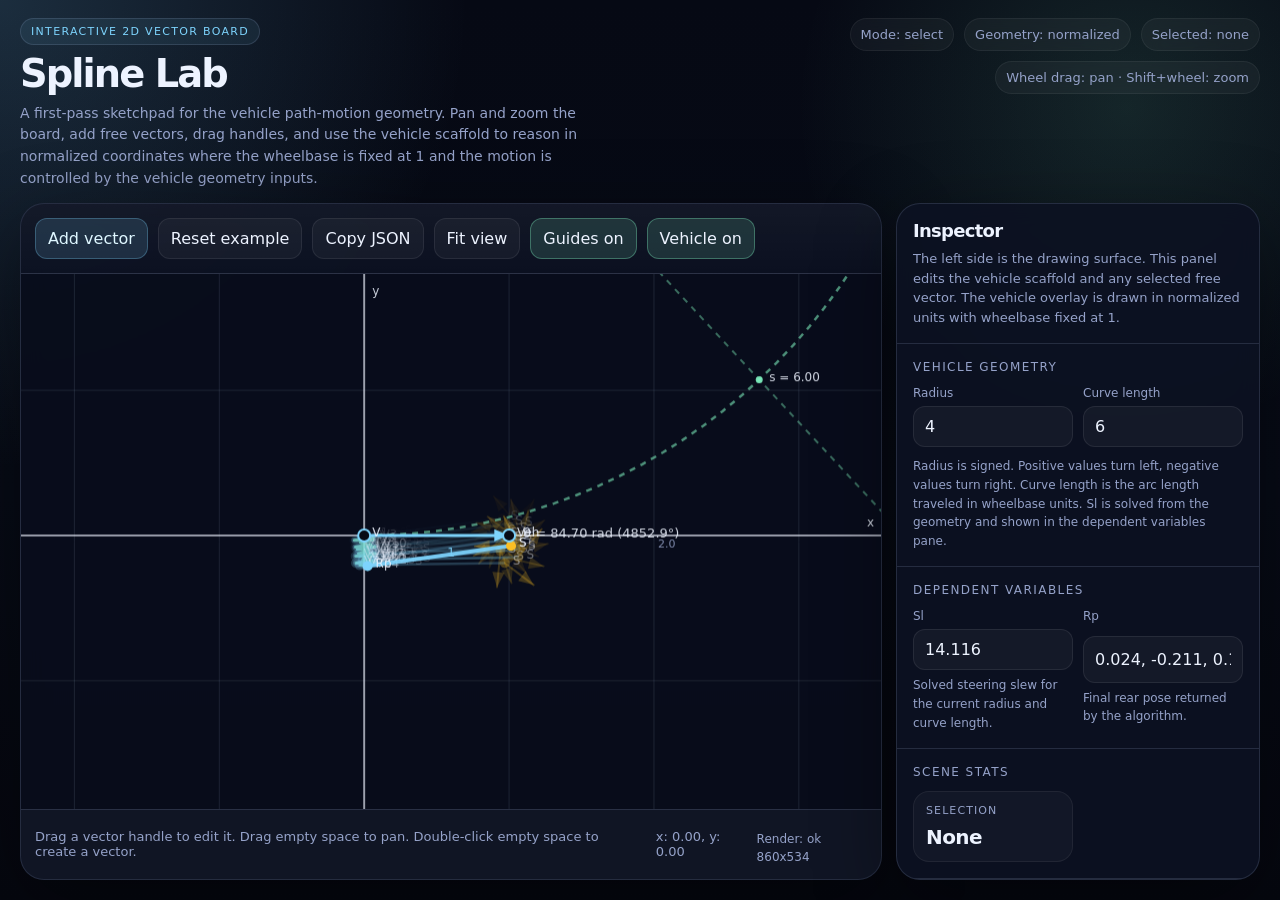
==== commit 4253b3f4: "Clean up vehicle sweep solver" ====
--- a/vector-viewer.html
+++ b/vector-viewer.html
@@ -146,8 +146,11 @@
     .stage-wrap {
       position: relative;
       min-height: 0;
+      overflow: hidden;
     }
     canvas {
+      position: absolute;
+      inset: 0;
       display: block;
       width: 100%;
       height: 100%;
@@ -315,6 +318,7 @@
         <div class="hint">
           <div>Drag a vector handle to edit it. Drag empty space to pan. Double-click empty space to create a vector.</div>
           <div id="coordsReadout">x: 0.00, y: 0.00</div>
+          <div id="renderStatus" class="sub" style="margin-top: 8px; font-size: 12px;">Render: pending</div>
         </div>
       </section>
 
@@ -333,17 +337,13 @@
             <div class="control">
               <label for="radius">Radius</label>
               <input id="radius" type="number" min="-100" max="100" step="0.1" value="4" />
-              <div class="control compact">
-                <label for="sl">Sl</label>
-                <input id="sl" type="number" min="0" max="100" step="0.01" value="0.0" />
-              </div>
             </div>
             <div class="control">
               <label for="curveLength">Curve length</label>
               <input id="curveLength" type="number" min="0" max="100" step="0.1" value="6" />
             </div>
             <div class="control full">
-              <div class="sub" style="margin: 0; font-size: 12px;">Radius is signed. Positive values turn left, negative values turn right. Curve length is the arc length traveled in wheelbase units. Sl drives the stamped series, while the root θ stays at 0.</div>
+              <div class="sub" style="margin: 0; font-size: 12px;">Radius is signed. Positive values turn left, negative values turn right. Curve length is the arc length traveled in wheelbase units. Sl is solved from the geometry and shown in the dependent variables pane.</div>
             </div>
           </div>
         </section>
@@ -383,7 +383,6 @@
     const toggleVehicleBtn = document.getElementById("toggleVehicleBtn");
     const radiusInput = document.getElementById("radius");
     const curveLengthInput = document.getElementById("curveLength");
-    const slInput = document.getElementById("sl");
     const dependentList = document.getElementById("dependentList");
     const jsonOutput = document.getElementById("jsonOutput");
     const modePill = document.getElementById("mode-pill");
@@ -391,8 +390,15 @@
     const selectedPill = document.getElementById("selected-pill");
     const selectionValue = document.getElementById("selectionValue");
     const coordsReadout = document.getElementById("coordsReadout");
+    const renderStatus = document.getElementById("renderStatus");
 
     const COLORS = ["#7dd3fc", "#7ef0bf", "#fbbf24", "#fb7185", "#c084fc", "#f97316"];
+    const randomId = () => {
+      if (window.crypto && typeof crypto.randomUUID === "function") {
+        return crypto.randomUUID();
+      }
+      return `id-${Date.now().toString(36)}-${Math.random().toString(36).slice(2, 10)}`;
+    };
 
     const state = loadState() ?? createDefaultState();
     let needsRender = true;
@@ -400,17 +406,23 @@
     let mode = "select";
     let drag = null;
     let dependentListDirty = true;
+    let initialized = false;
+    let initialVehicleSequenceFitPending = true;
 
     function createDefaultState() {
       return {
         view: { scale: 150, offsetX: 0, offsetY: 0 },
         ui: { guides: true, vehicle: true },
-        vehicle: { radius: 4, curveLength: 6, sl: 0 },
+        vehicle: {
+          radius: 4,
+          curveLength: 6,
+          sl: 0.01,
+          finalPose: null
+        },
         vehicleCopies: [],
         selectedId: null,
         vectors: [
-          { id: crypto.randomUUID(), label: "Veh", x: 0, y: 0, angle: 0, length: 1.0, color: "#7dd3fc" },
-          { id: crypto.randomUUID(), label: "Sv", x: 1.0, y: 0.0, angle: degToRad(28), length: 0.25, color: "#fbbf24" }
+          { id: randomId(), label: "Veh", x: 0, y: 0, angle: 0, length: 1.0, color: "#7dd3fc" }
         ]
       };
     }
@@ -438,9 +450,10 @@
               : createDefaultState().vehicle.curveLength,
             sl: Number.isFinite(Number(parsedVehicle.sl))
               ? Number(parsedVehicle.sl)
-              : createDefaultState().vehicle.sl
+              : createDefaultState().vehicle.sl,
+            finalPose: null
           },
-          vehicleCopies: normalizeVehicleCopies(Array.isArray(parsed.vehicleCopies) ? parsed.vehicleCopies : []),
+          vehicleCopies: [],
           vectors: normalizeVectors(Array.isArray(parsed.vectors) ? parsed.vectors : createDefaultState().vectors),
         };
       } catch {
@@ -452,7 +465,7 @@
       const angle = Number(vector?.angle) || 0;
       return {
         ...vector,
-        label: vector?.label === "Heading" ? "Veh" : (vector?.label === "Vehicle vector" ? "Veh" : (vector?.label === "Steer vector" ? "Sv" : vector?.label)),
+        label: vector?.label === "Heading" ? "Veh" : (vector?.label === "Vehicle vector" ? "Veh" : vector?.label),
         angle: Math.abs(angle) > Math.PI * 2 ? degToRad(angle) : angle
       };
     }
@@ -461,16 +474,13 @@
       const cleaned = [];
       for (const vector of vectors) {
         const normalized = normalizeVector(vector);
-        if (normalized.label === "Heading") continue;
+        if (normalized.label === "Heading" || normalized.label === "Sv" || normalized.label === "Steer vector") continue;
         cleaned.push(normalized);
       }
       const hasVeh = cleaned.some(vector => vector.label === "Veh");
       if (!hasVeh && cleaned.length) {
         cleaned[0] = { ...cleaned[0], label: "Veh", color: "#7dd3fc" };
       }
-      for (const vector of cleaned) {
-        if (vector.label === "Steer vector") vector.label = "Sv";
-      }
       return cleaned;
     }
 
@@ -489,7 +499,7 @@
     function normalizeVehicleCopies(copies) {
       return copies
         .map(copy => ({
-          id: copy?.id || crypto.randomUUID(),
+          id: copy?.id || randomId(),
           x: Number(copy?.x) || 0,
           y: Number(copy?.y) || 0,
           angle: Number(copy?.angle) || 0,
@@ -687,15 +697,15 @@
       if (!vehicleVector) return [];
       const curveLength = Math.max(0, Number(state.vehicle.curveLength) || 0);
       const slew = Number(state.vehicle.sl) || 0;
-      return buildVehicleCopiesForSlew(vehicleVector, curveLength, slew);
-    }
-
-    function buildVehicleCopiesForSlew(vehicleVector, curveLength, slew) {
+      return buildVehicleCopiesForSlew(vehicleVector, curveLength, slew, Number(state.vehicle.radius) || 0);
+    }
+
+    function buildVehicleCopiesForSlew(vehicleVector, curveLength, slew, radius = 0) {
       const sampleCount = curveLength === 0 ? 1 : Math.max(6, Math.ceil(curveLength * 4));
       const copies = [];
       for (let i = 0; i < sampleCount; i += 1) {
         const t = sampleCount === 1 ? 0 : i / (sampleCount - 1);
-        const pose = sampleVehiclePoseForSlew(vehicleVector, curveLength * t, slew, curveLength);
+        const pose = sampleVehiclePoseForSlew(vehicleVector, curveLength * t, slew, curveLength, radius);
         copies.push({
           id: `vehicle-copy-${sampleCount}-${i}`,
           x: pose.x,
@@ -705,13 +715,14 @@
           radius: pose.radius,
           curveLength: pose.curveLength,
           label: "Veh",
-          steerLabel: "Sv"
+          steerLabel: "Sv",
+          pathDistance: curveLength * t
         });
       }
       return copies;
     }
 
-    function sampleVehiclePoseForSlew(vehicleVector, distance, slew = Number(state.vehicle.sl) || 0, curveLength = Math.max(0, Number(state.vehicle.curveLength) || 0)) {
+    function sampleVehiclePoseForSlew(vehicleVector, distance, slew = 0, curveLength = 0, radius = 0) {
       const baseX = Number(vehicleVector?.x) || 0;
       const baseY = Number(vehicleVector?.y) || 0;
       const localPose = Math.abs(slew) < 0.01
@@ -725,7 +736,7 @@
         y: baseY + localPose.x * sinBase + localPose.y * cosBase,
         angle: baseAngle + localPose.angle,
         theta: localPose.theta,
-        radius: Number(state.vehicle.radius) || 0,
+        radius,
         curveLength
       };
     }
@@ -798,15 +809,15 @@
       };
     }
 
-    function evaluateVehicleStampedPathForSl(candidateSl, vehicleVector = getVehicleVector()) {
+    function evaluateVehicleStampedPathForSl(candidateSl, vehicleVector = getVehicleVector(), geometry = state.vehicle) {
       if (!vehicleVector) return [];
-      const curveLength = Math.max(0, Number(state.vehicle.curveLength) || 0);
-      return buildVehicleCopiesForSlew(vehicleVector, curveLength, Number(candidateSl) || 0);
-    }
-
-    function getCurrentTurnBisectorGeometry(vehicleVector = getVehicleVector()) {
-      const radius = Number(state.vehicle.radius) || 0;
-      const curveLength = Math.max(0, Number(state.vehicle.curveLength) || 0);
+      const curveLength = Math.max(0, Number(geometry?.curveLength) || 0);
+      return buildVehicleCopiesForSlew(vehicleVector, curveLength, Number(candidateSl) || 0, Number(geometry?.radius) || 0);
+    }
+
+    function getCurrentTurnBisectorGeometry(vehicleVector = getVehicleVector(), geometry = state.vehicle) {
+      const radius = Number(geometry?.radius) || 0;
+      const curveLength = Math.max(0, Number(geometry?.curveLength) || 0);
       if (!vehicleVector || radius === 0) {
         return {
           valid: false,
@@ -903,36 +914,64 @@
       return best;
     }
 
-    function evaluateVehicleBisectorAlignmentError(candidateSl, vehicleVector = getVehicleVector()) {
-      const geometry = getCurrentTurnBisectorGeometry(vehicleVector);
-      if (!geometry.valid) {
+    function evaluateVehicleBisectorAlignmentError(candidateSl, vehicleVector = getVehicleVector(), geometry = state.vehicle) {
+      const bisectorGeometry = getCurrentTurnBisectorGeometry(vehicleVector, geometry);
+      if (!bisectorGeometry.valid) {
         return {
           sl: candidateSl,
           error: NaN,
-          geometry,
-          pathCopies: [],
-          intersection: null
+          geometry: bisectorGeometry,
+          intersection: null,
+          endPose: null,
+          rearDistance: NaN,
+          bodyAlignment: NaN
         };
       }
-      const pathCopies = evaluateVehicleStampedPathForSl(candidateSl, vehicleVector);
-      const polyline = pathCopies.map(copy => ({ x: Number(copy.x) || 0, y: Number(copy.y) || 0 }));
-      const intersection = findPolylineBisectorIntersection(polyline, geometry.bisectorOrigin, geometry.bisectorDir);
-      if (!intersection || !intersection.tangent) {
-        return {
-          sl: candidateSl,
-          error: NaN,
-          geometry,
-          pathCopies,
-          intersection: null
-        };
-      }
-      const error = dot2(intersection.tangent, geometry.bisectorDir);
+      const curveLength = Math.max(0, Number(geometry?.curveLength) || 0);
+      const radius = Number(geometry?.radius) || 0;
+      const endPose = sampleVehiclePoseForSlew(vehicleVector, curveLength, Number(candidateSl) || 0, curveLength, radius);
+      const rearDistance = cross2(
+        { x: (Number(endPose.x) || 0) - bisectorGeometry.bisectorOrigin.x, y: (Number(endPose.y) || 0) - bisectorGeometry.bisectorOrigin.y },
+        bisectorGeometry.bisectorDir
+      );
+      const bodyDirection = normalizePointDirection({
+        x: Math.cos(Number(endPose.angle) || 0),
+        y: Math.sin(Number(endPose.angle) || 0)
+      });
+      const bodyAlignment = bodyDirection ? dot2(bodyDirection, bisectorGeometry.bisectorDir) : NaN;
+      const error = rearDistance;
       return {
         sl: candidateSl,
         error,
-        geometry,
-        pathCopies,
-        intersection
+        geometry: bisectorGeometry,
+        pathCopies: [],
+        intersection: null,
+        endPose,
+        rearDistance,
+        bodyAlignment
+      };
+    }
+
+    function evaluateVehicleCombinedAlignment(candidateSl, vehicleVector = getVehicleVector(), geometry = state.vehicle) {
+      const evaluation = evaluateVehicleBisectorAlignmentError(candidateSl, vehicleVector, geometry);
+      if (!evaluation.geometry?.valid || !Number.isFinite(evaluation.endPose?.x) || !Number.isFinite(evaluation.endPose?.y)) {
+        return {
+          ...evaluation,
+          bodyAngleError: NaN,
+          score: NaN
+        };
+      }
+      const positionScale = Math.max(
+        1,
+        Math.abs(Number(evaluation.geometry.radius) || 0),
+        Math.max(0, Number(evaluation.geometry.curveLength) || 0)
+      );
+      const bodyAngleError = Math.asin(clamp(Number(evaluation.bodyAlignment) || 0, -1, 1));
+      const score = ((Number(evaluation.rearDistance) || 0) / positionScale) ** 2 + bodyAngleError ** 2;
+      return {
+        ...evaluation,
+        bodyAngleError,
+        score
       };
     }
 
@@ -946,6 +985,94 @@
         samples.push({ x, y });
       }
       return samples;
+    }
+
+    function findPositiveSignChangeBracket(fn, center, initialSpan = 0.5, maxSpan = 128) {
+      let span = Math.max(1e-3, Math.abs(initialSpan) || 0.5);
+      const start = Math.max(0, Number(center) || 0);
+      for (let attempt = 0; attempt < 12 && span <= maxSpan; attempt += 1) {
+        const left = Math.max(0, start - span);
+        const right = Math.max(left + 1e-6, start + span);
+        const samples = buildBracketedSamples(fn, (left + right) / 2, (right - left) / 2, 11);
+        for (let i = 0; i < samples.length - 1; i += 1) {
+          const leftSample = samples[i];
+          const rightSample = samples[i + 1];
+          if (!Number.isFinite(leftSample.y) || !Number.isFinite(rightSample.y)) continue;
+          if (leftSample.y === 0) {
+            return { a: leftSample.x, b: leftSample.x, fa: leftSample.y, fb: leftSample.y, samples };
+          }
+          if (rightSample.y === 0) {
+            return { a: rightSample.x, b: rightSample.x, fa: rightSample.y, fb: rightSample.y, samples };
+          }
+          if (leftSample.y * rightSample.y < 0) {
+            return { a: leftSample.x, b: rightSample.x, fa: leftSample.y, fb: rightSample.y, samples };
+          }
+        }
+        span *= 2;
+      }
+      return null;
+    }
+
+    function searchPositiveMinimum(fn, center, maxSpan = 128, passes = 5, sampleCount = 21) {
+      const clampSl = (value) => clamp(Number(value) || 0, 0, maxSpan);
+      let left = 0;
+      let right = Math.max(0, maxSpan);
+      let best = { x: clampSl(center), y: Infinity };
+      let evaluations = 0;
+
+      const evaluate = (x) => {
+        const value = fn(x);
+        evaluations += 1;
+        if (Number.isFinite(value) && value < best.y) {
+          best = { x, y: value };
+        }
+        return value;
+      };
+
+      evaluate(best.x);
+
+      for (let pass = 0; pass < passes; pass += 1) {
+        const count = Math.max(5, sampleCount - pass * 2);
+        const width = Math.max(1e-6, right - left);
+        let localBestX = best.x;
+        let localBestY = best.y;
+        let localBestIndex = 0;
+        let previousX = left;
+        let previousY = evaluate(left);
+
+        for (let i = 1; i < count; i += 1) {
+          const t = i / (count - 1);
+          const x = left + width * t;
+          const y = evaluate(x);
+          if (Number.isFinite(y) && y < localBestY) {
+            localBestX = x;
+            localBestY = y;
+            localBestIndex = i;
+          }
+          previousX = x;
+          previousY = y;
+        }
+
+        const step = width / (count - 1);
+        left = clampSl(localBestX - step);
+        right = clampSl(localBestX + step);
+        if (Math.abs(right - left) <= 1e-6) {
+          break;
+        }
+        if (localBestIndex === 0) {
+          right = Math.min(maxSpan, left + Math.max(step * 2, 1e-3));
+        } else if (localBestIndex === count - 1) {
+          left = Math.max(0, right - Math.max(step * 2, 1e-3));
+        }
+      }
+
+      const finalEvaluation = fn(best.x);
+      evaluations += 1;
+      return {
+        x: best.x,
+        y: finalEvaluation,
+        evaluations
+      };
     }
 
     function findSignChangeBracket(fn, center, initialSpan = 0.5, maxSpan = 128) {
@@ -1059,53 +1186,50 @@
       };
     }
 
-    function solveVehicleSlForBisectorAlignment(vehicleVector = getVehicleVector(), options = {}) {
-      const startSl = Number.isFinite(Number(options.initialSl))
-        ? Number(options.initialSl)
-        : (Number(state.vehicle.sl) || 0);
-      const initialSpan = Number.isFinite(Number(options.initialSpan)) ? Math.abs(Number(options.initialSpan)) : Math.max(0.5, Math.abs(startSl) * 0.25, 0.25);
-      const maxSpan = Number.isFinite(Number(options.maxSpan)) ? Math.abs(Number(options.maxSpan)) : 128;
-      const fn = (sl) => evaluateVehicleBisectorAlignmentError(sl, vehicleVector).error;
-      const bracket = findSignChangeBracket(fn, startSl, initialSpan, maxSpan);
-      if (!bracket) {
-        const fallback = evaluateVehicleBisectorAlignmentError(startSl, vehicleVector);
+    function solveVehicleSlForBisectorAlignment(vehicleVector, options = {}) {
+      if (!vehicleVector) {
         return {
           success: false,
           sl: NaN,
-          error: fallback.error,
-          reason: "no-bracket-found",
-          initialSl: startSl,
-          initialSpan,
-          maxSpan,
-          geometry: fallback.geometry,
-          evaluation: fallback,
+          error: NaN,
+          reason: "missing-vehicle-vector",
+          initialSl: Number.isFinite(Number(options.initialSl)) ? Number(options.initialSl) : 0.01,
+          initialSpan: Number.isFinite(Number(options.initialSpan)) ? Math.abs(Number(options.initialSpan)) : 0.5,
+          maxSpan: Number.isFinite(Number(options.maxSpan)) ? Math.abs(Number(options.maxSpan)) : 128,
+          geometry: options.geometry || { radius: 4, curveLength: 6 },
+          evaluation: null,
           bracket: null,
           iterations: 0
         };
       }
-      const solved = solveBracketedRoot(fn, bracket.a, bracket.b, bracket.fa, bracket.fb, options);
-      const evaluation = Number.isFinite(solved.root)
-        ? evaluateVehicleBisectorAlignmentError(solved.root, vehicleVector)
-        : evaluateVehicleBisectorAlignmentError(startSl, vehicleVector);
+      const geometry = options.geometry || { radius: 4, curveLength: 6 };
+      const startSl = Math.max(0, Number.isFinite(Number(options.initialSl))
+        ? Number(options.initialSl)
+        : 0.01);
+      const maxSpan = Number.isFinite(Number(options.maxSpan)) ? Math.abs(Number(options.maxSpan)) : 128;
+      const fn = (sl) => evaluateVehicleCombinedAlignment(sl, vehicleVector, geometry).score;
+      const solved = searchPositiveMinimum(fn, startSl, maxSpan, Number.isFinite(Number(options.passes)) ? Math.max(1, Number(options.passes)) : 5, Number.isFinite(Number(options.sampleCount)) ? Math.max(5, Number(options.sampleCount)) : 21);
+      const evaluation = evaluateVehicleCombinedAlignment(solved.x, vehicleVector, geometry);
+      const tolerance = Number.isFinite(Number(options.tolerance)) ? Math.abs(Number(options.tolerance)) : 1e-7;
+      const bodyTolerance = Number.isFinite(Number(options.bodyTolerance)) ? Math.abs(Number(options.bodyTolerance)) : 1e-6;
+      const rearAligned = Number.isFinite(evaluation.rearDistance) && Math.abs(evaluation.rearDistance) <= tolerance;
+      const bodyAligned = Number.isFinite(evaluation.bodyAlignment) && Math.abs(evaluation.bodyAlignment) <= bodyTolerance;
       return {
-        success: solved.success,
-        sl: solved.root,
-        error: evaluation.error,
-        reason: solved.reason,
+        success: Boolean(rearAligned && bodyAligned),
+        sl: Math.max(0, solved.x),
+        error: evaluation.score,
+        reason: rearAligned && bodyAligned ? "converged" : "alignment-mismatch",
         initialSl: startSl,
-        initialSpan,
         maxSpan,
         geometry: evaluation.geometry,
         intersection: evaluation.intersection,
         evaluation,
-        bracket: { left: bracket.a, right: bracket.b, fLeft: bracket.fa, fRight: bracket.fb },
-        iterations: solved.iterations,
-        value: solved.value ?? evaluation.error
-      };
-    }
-
-    function syncDerivedVehicleCopies() {
-      state.vehicleCopies = buildVehicleCopies();
+        iterations: solved.evaluations,
+        value: evaluation.score,
+        rearDistance: evaluation.rearDistance,
+        bodyAlignment: evaluation.bodyAlignment,
+        bodyAngleError: evaluation.bodyAngleError
+      };
     }
 
     function getThetaValue() {
@@ -1151,23 +1275,15 @@
         vehicleVector.y = 0;
         vehicleVector.length = 1;
       }
-      const steerVector = state.vectors.find(isSteerVector);
-      if (steerVector) {
-        const end = getVehicleEnd(vehicleVector);
-        steerVector.x = end.x;
-        steerVector.y = end.y;
-        steerVector.length = 0.25;
-      }
     }
 
     function serializableState() {
-      syncDerivedVehicleCopies();
-      const { rpc: _legacyRpc, theta: _legacyTheta, ...vehicle } = state.vehicle;
+      const { rpc: _legacyRpc, theta: _legacyTheta, finalPose: _finalPose, ...vehicle } = state.vehicle;
       return {
         view: state.view,
         ui: state.ui,
         vehicle,
-        vehicleCopies: state.vehicleCopies,
+        vehicleCopies: [],
         selectedId: state.selectedId,
         vectors: state.vectors
       };
@@ -1175,11 +1291,15 @@
 
     function setupCanvas() {
       const dpr = window.devicePixelRatio || 1;
-      const rect = canvas.getBoundingClientRect();
+      const parent = canvas.parentElement;
+      const rect = parent ? parent.getBoundingClientRect() : canvas.getBoundingClientRect();
+      if (rect.width < 2 || rect.height < 2) {
+        return false;
+      }
       canvas.width = Math.max(1, Math.round(rect.width * dpr));
       canvas.height = Math.max(1, Math.round(rect.height * dpr));
       ctx.setTransform(dpr, 0, 0, dpr, 0, 0);
-      scheduleRender();
+      return true;
     }
 
     function scheduleRender() {
@@ -1189,7 +1309,14 @@
         animationFrame = 0;
         if (!needsRender) return;
         needsRender = false;
-        draw();
+        try {
+          draw();
+          const rect = canvas.getBoundingClientRect();
+          renderStatus.textContent = `Render: ok ${Math.round(rect.width)}x${Math.round(rect.height)}`;
+        } catch (error) {
+          console.error(error);
+          renderStatus.textContent = `Render error: ${error?.message || error}`;
+        }
       });
     }
 
@@ -1395,112 +1522,81 @@
       if (!state.ui.vehicle) return;
       const radius = Number(state.vehicle.radius) || 0;
       const curveLength = Math.max(0, Number(state.vehicle.curveLength) || 0);
-      const turnAngle = radius === 0 ? 0 : curveLength / radius;
+      const turnGeometry = getCurrentTurnBisectorGeometry(getVehicleVector(), state.vehicle);
       const vehicleVector = normalizeVector(state.vectors.find(isVehicleVector) || state.vectors[0] || { x: 0, y: 0, angle: 0, length: 1, label: "Veh", color: "#7dd3fc" });
-      const bodyAngle = vehicleVector.angle;
-      const steerAngle = bodyAngle + getThetaValue();
-      const rear = { x: vehicleVector.x, y: vehicleVector.y };
+      const pose = state.vehicle.finalPose || sampleVehiclePoseForSlew(
+        vehicleVector,
+        curveLength,
+        Number(state.vehicle.sl) || 0,
+        curveLength,
+        radius
+      );
+      const bodyAngle = Number(pose.angle) || 0;
+      const rear = {
+        x: Number(pose.x) || 0,
+        y: Number(pose.y) || 0
+      };
+      const bodyLength = Math.max(0.25, Number(vehicleVector.length) || 1);
       const front = {
-        x: rear.x + Math.cos(bodyAngle) * vehicleVector.length,
-        y: rear.y + Math.sin(bodyAngle) * vehicleVector.length
+        x: rear.x + Math.cos(bodyAngle) * bodyLength,
+        y: rear.y + Math.sin(bodyAngle) * bodyLength
       };
       const rearS = worldToScreen(rear.x, rear.y);
       const frontS = worldToScreen(front.x, front.y);
-      const absRadius = Math.abs(radius);
-      const center = { x: 0, y: radius };
-      const startAngle = radius >= 0 ? -Math.PI / 2 : Math.PI / 2;
-      const curvePoints = [];
-      const sampleCount = Math.max(16, Math.ceil(Math.abs(turnAngle) * 24));
-      for (let i = 0; i <= sampleCount; i += 1) {
-        const t = i / sampleCount;
-        const angle = startAngle + turnAngle * t;
-        curvePoints.push({
-          x: center.x + Math.cos(angle) * absRadius,
-          y: center.y + Math.sin(angle) * absRadius
-        });
-      }
-      const rearEnd = {
-        x: radius === 0 ? 0 : radius * Math.sin(turnAngle),
-        y: radius === 0 ? 0 : radius * (1 - Math.cos(turnAngle))
-      };
       ctx.save();
-      ctx.setLineDash([6, 6]);
-      if (absRadius > 0) {
+
+      if (turnGeometry.valid && radius !== 0) {
+        const absRadius = Math.abs(turnGeometry.radius);
+        const center = turnGeometry.center;
         const centerS = worldToScreen(center.x, center.y);
-        const midIndex = Math.max(1, Math.floor(curvePoints.length / 2));
-        const strokeCurve = (startIndex, endIndex, strokeStyle, lineWidth) => {
-          ctx.strokeStyle = strokeStyle;
-          ctx.lineWidth = lineWidth;
-          ctx.beginPath();
-          for (let i = startIndex; i <= endIndex; i += 1) {
-            const screen = worldToScreen(curvePoints[i].x, curvePoints[i].y);
-            if (i === startIndex) ctx.moveTo(screen.x, screen.y);
-            else ctx.lineTo(screen.x, screen.y);
-          }
-          ctx.stroke();
-        };
-        strokeCurve(0, midIndex, "rgba(126,240,191,0.52)", 2.2);
-        strokeCurve(midIndex, curvePoints.length - 1, "rgba(126,240,191,0.14)", 1.8);
-        ctx.fillStyle = "rgba(126,240,191,0.9)";
+        const sampleCount = Math.max(16, Math.ceil(Math.abs(turnGeometry.turnAngle) * 24));
+        const arcPoints = [];
+        for (let i = 0; i <= sampleCount; i += 1) {
+          const t = sampleCount === 0 ? 0 : i / sampleCount;
+          const angle = turnGeometry.startAngle + turnGeometry.turnAngle * t;
+          arcPoints.push({
+            x: center.x + Math.cos(angle) * absRadius,
+            y: center.y + Math.sin(angle) * absRadius
+          });
+        }
+
+        ctx.save();
+        ctx.setLineDash([6, 6]);
+        ctx.strokeStyle = "rgba(126,240,191,0.58)";
+        ctx.lineWidth = 2.5;
+        ctx.beginPath();
+        for (let i = 0; i < arcPoints.length; i += 1) {
+          const p = worldToScreen(arcPoints[i].x, arcPoints[i].y);
+          if (i === 0) ctx.moveTo(p.x, p.y);
+          else ctx.lineTo(p.x, p.y);
+        }
+        ctx.stroke();
+
+        ctx.strokeStyle = "rgba(126,240,191,0.42)";
+        ctx.lineWidth = 2;
+        ctx.beginPath();
+        ctx.moveTo(centerS.x, centerS.y);
+        ctx.lineTo(
+          centerS.x + turnGeometry.bisectorDir.x * absRadius * 1.85 * state.view.scale,
+          centerS.y - turnGeometry.bisectorDir.y * absRadius * 1.85 * state.view.scale
+        );
+        ctx.stroke();
+
+        const midIndex = Math.max(0, Math.floor(arcPoints.length / 2));
+        const arcMidS = worldToScreen(arcPoints[midIndex].x, arcPoints[midIndex].y);
+        ctx.fillStyle = "rgba(126,240,191,0.92)";
         ctx.beginPath();
         ctx.arc(centerS.x, centerS.y, 4, 0, Math.PI * 2);
         ctx.fill();
-        ctx.fillStyle = "rgba(126,240,191,0.9)";
+        ctx.beginPath();
+        ctx.arc(arcMidS.x, arcMidS.y, 3.5, 0, Math.PI * 2);
+        ctx.fill();
+        ctx.fillStyle = "rgba(237,243,255,0.88)";
         ctx.font = "12px ui-sans-serif, system-ui, sans-serif";
         ctx.fillText("Cor", centerS.x + 8, centerS.y - 8);
-
-        const bisectorAngle = startAngle + turnAngle / 2;
-        const arcMid = worldToScreen(
-          center.x + Math.cos(bisectorAngle) * absRadius,
-          center.y + Math.sin(bisectorAngle) * absRadius
-        );
-        const guideEnd = worldToScreen(
-          center.x + Math.cos(bisectorAngle) * absRadius * 1.85,
-          center.y + Math.sin(bisectorAngle) * absRadius * 1.85
-        );
-        ctx.strokeStyle = "rgba(126,240,191,0.38)";
-        ctx.lineWidth = 2;
-        ctx.beginPath();
-        ctx.moveTo(centerS.x, centerS.y);
-        ctx.lineTo(guideEnd.x, guideEnd.y);
-        ctx.stroke();
-        ctx.fillStyle = "rgba(126,240,191,0.92)";
-        ctx.beginPath();
-        ctx.arc(arcMid.x, arcMid.y, 3.5, 0, Math.PI * 2);
-        ctx.fill();
-        ctx.fillStyle = "rgba(237,243,255,0.9)";
-        ctx.fillText(`s = ${curveLength.toFixed(2)}`, arcMid.x + 10, arcMid.y - 8);
-      }
-      const rcc = getRccPoint(vehicleVector);
-      const tangentLength = 1.6;
-      const rccS = rcc ? worldToScreen(rcc.x, rcc.y) : null;
-      ctx.save();
-      ctx.setLineDash([4, 6]);
-      ctx.lineWidth = 2;
-      ctx.strokeStyle = "rgba(125,211,252,0.42)";
-      ctx.beginPath();
-      ctx.moveTo(rearS.x, rearS.y);
-      ctx.lineTo(rccS ? rccS.x : rearS.x + Math.cos(bodyAngle) * tangentLength * state.view.scale, rccS ? rccS.y : rearS.y - Math.sin(bodyAngle) * tangentLength * state.view.scale);
-      ctx.stroke();
-      if (rccS) {
-        ctx.strokeStyle = "rgba(251,191,36,0.32)";
-        ctx.beginPath();
-        ctx.moveTo(frontS.x, frontS.y);
-        ctx.lineTo(rccS.x, rccS.y);
-        ctx.stroke();
-      }
-      if (rccS) {
-        ctx.fillStyle = "rgba(251,191,36,0.95)";
-        ctx.beginPath();
-        ctx.arc(rccS.x, rccS.y, 4, 0, Math.PI * 2);
-        ctx.fill();
-        ctx.fillStyle = "rgba(251,191,36,0.95)";
-        ctx.font = "12px ui-sans-serif, system-ui, sans-serif";
-        ctx.fillText("Rcc", rccS.x + 8, rccS.y - 8);
-      }
-      ctx.restore();
-      ctx.setLineDash([]);
-      ctx.restore();
+        ctx.fillText(`s = ${curveLength.toFixed(2)}`, arcMidS.x + 10, arcMidS.y - 8);
+        ctx.restore();
+      }
 
       ctx.strokeStyle = "rgba(125,211,252,0.92)";
       ctx.lineWidth = 4;
@@ -1515,13 +1611,12 @@
 
       drawNode(rearS.x, rearS.y, "#7dd3fc", "Rp");
       drawNode(frontS.x, frontS.y, "#fbbf24", "S");
-      const rearEndS = worldToScreen(rearEnd.x, rearEnd.y);
-      drawNode(rearEndS.x, rearEndS.y, "#7ef0bf", "P");
-
-      const label = `θ = ${formatAngle(getThetaValue())}`;
+
+      const label = `θ = ${formatAngle(Number(pose.theta) || getThetaValue())}`;
       ctx.fillStyle = "rgba(237,243,255,0.88)";
       ctx.font = "13px ui-sans-serif, system-ui, sans-serif";
       ctx.fillText(label, frontS.x + 12, frontS.y - 18);
+      ctx.restore();
     }
 
     function drawVehicleCopies() {
@@ -1537,6 +1632,50 @@
           steerLabel: "S"
         });
       }
+    }
+
+    function drawVehiclePathTrace() {
+      if (!state.vehicleCopies.length) return;
+      const points = state.vehicleCopies.map(copy => worldToScreen(copy.x, copy.y));
+      if (points.length < 2) return;
+
+      ctx.save();
+      ctx.lineCap = "round";
+      ctx.lineJoin = "round";
+
+      // Draw the overall path with a stronger stroke so the vehicle motion is obvious.
+      ctx.strokeStyle = "rgba(126,240,191,0.72)";
+      ctx.lineWidth = 3;
+      ctx.beginPath();
+      ctx.moveTo(points[0].x, points[0].y);
+      for (let i = 1; i < points.length; i += 1) {
+        ctx.lineTo(points[i].x, points[i].y);
+      }
+      ctx.stroke();
+
+      // Add a subtle fading overlay to hint at direction without overpowering the vehicle copies.
+      ctx.strokeStyle = "rgba(125,211,252,0.28)";
+      ctx.lineWidth = 6;
+      ctx.beginPath();
+      ctx.moveTo(points[0].x, points[0].y);
+      for (let i = 1; i < points.length; i += 1) {
+        ctx.lineTo(points[i].x, points[i].y);
+      }
+      ctx.stroke();
+
+      // Mark the start and end so the line reads as a path, not just a decoration.
+      const start = points[0];
+      const end = points[points.length - 1];
+      ctx.fillStyle = "rgba(125,211,252,0.95)";
+      ctx.beginPath();
+      ctx.arc(start.x, start.y, 4, 0, Math.PI * 2);
+      ctx.fill();
+      ctx.fillStyle = "rgba(126,240,191,0.95)";
+      ctx.beginPath();
+      ctx.arc(end.x, end.y, 4, 0, Math.PI * 2);
+      ctx.fill();
+
+      ctx.restore();
     }
 
     function drawNode(x, y, color, label) {
@@ -1601,9 +1740,16 @@
       ctx.fillStyle = "rgba(6, 10, 20, 0.38)";
       ctx.fillRect(0, 0, rect.width, rect.height);
 
-      syncDerivedVehicleCopies();
+      state.vehicleCopies = buildVehicleCopies();
+
+      if (initialVehicleSequenceFitPending) {
+        fitView();
+        initialVehicleSequenceFitPending = false;
+        scheduleRender();
+      }
       drawGrid();
       drawAxes();
+      drawVehiclePathTrace();
       drawVehicleCopies();
       drawVehicle();
       drawVectors();
@@ -1632,20 +1778,17 @@
     function updateDependentList() {
       if (!dependentListDirty) return;
       dependentList.innerHTML = "";
-      const thetaValue = getThetaValue();
-      const rccPoint = getRccPoint();
       const entries = [{
-        label: "θ",
-        value: formatAngle(thetaValue),
-        note: "Root theta stays at 0; the stamped series carries the slew-driven progression."
+        label: "Sl",
+        value: Number.isFinite(Number(state.vehicle.sl)) ? Number(state.vehicle.sl).toFixed(3) : "NaN",
+        note: "Solved steering slew for the current radius and curve length."
+      }, {
+        label: "Rp",
+        value: state.vehicle.finalPose
+          ? `${Number(state.vehicle.finalPose.x || 0).toFixed(3)}, ${Number(state.vehicle.finalPose.y || 0).toFixed(3)}, ${formatAngle(Number(state.vehicle.finalPose.angle) || 0)}`
+          : "NaN",
+        note: "Final rear pose returned by the algorithm."
       }];
-      if (rccPoint) {
-        entries.push({
-          label: "Rcc",
-          value: `x = ${rccPoint.x.toFixed(2)}, y = ${rccPoint.y.toFixed(2)}`,
-          note: "Intersection of the rear and steer tangents."
-        });
-      }
       for (const entry of entries) {
         const control = document.createElement("div");
         control.className = "control";
@@ -1682,7 +1825,7 @@
 
     function vectorAtPoint(point, baseAngle, length, label, color) {
       return {
-        id: crypto.randomUUID(),
+        id: randomId(),
         label,
         x: point.x,
         y: point.y,
@@ -1867,6 +2010,9 @@
         } else if (vector && vector.length < 0.02) {
           vector.length = 0.02;
         }
+        if (vector && isVehicleVector(vector)) {
+          recalculateVehicleSolution();
+        }
       }
       drag = null;
       saveState();
@@ -1919,14 +2065,16 @@
     resetBtn.addEventListener("click", () => {
       localStorage.removeItem(STORAGE_KEY);
       Object.assign(state, createDefaultState());
+      initialVehicleSequenceFitPending = true;
       mode = "select";
       addVectorBtn.classList.remove("active");
       addVectorBtn.textContent = "Add vector";
       syncButtons();
       dependentListDirty = true;
       syncInputs();
+      recalculateVehicleSolution({ persist: false, render: false });
+      fitView();
       saveState();
-      fitView();
       scheduleRender();
     });
 
@@ -1969,7 +2117,31 @@
     function syncInputs() {
       radiusInput.value = state.vehicle.radius;
       curveLengthInput.value = state.vehicle.curveLength;
-      slInput.value = state.vehicle.sl;
+    }
+
+    function recalculateVehicleSolution(options = {}) {
+      const persist = options.persist !== false;
+      const render = options.render !== false;
+      const vehicleVector = getVehicleVector();
+      if (!vehicleVector) {
+        state.vehicleCopies = [];
+        state.vehicle.finalPose = null;
+        return null;
+      }
+      const result = solveVehicleSlForBisectorAlignment(vehicleVector, {
+        geometry: state.vehicle,
+        initialSl: Number.isFinite(Number(state.vehicle.sl)) ? Number(state.vehicle.sl) : 0.01
+      });
+      if (Number.isFinite(result.sl)) {
+        state.vehicle.sl = result.sl;
+      }
+      state.vehicleCopies = buildVehicleCopies(vehicleVector);
+      state.vehicle.finalPose = result?.evaluation?.endPose || null;
+      dependentListDirty = true;
+      syncInputs();
+      if (persist) saveState();
+      if (render) scheduleRender();
+      return result;
     }
 
     function syncButtons() {
@@ -1985,19 +2157,11 @@
       if (Math.abs(state.vehicle.radius) < 0.01) {
         state.vehicle.radius = state.vehicle.radius < 0 ? -0.01 : 0.01;
       }
-      saveState();
-      scheduleRender();
+      recalculateVehicleSolution();
     });
     curveLengthInput.addEventListener("input", () => {
       state.vehicle.curveLength = clamp(Number(curveLengthInput.value) || 0, 0, 100);
-      saveState();
-      scheduleRender();
-    });
-    slInput.addEventListener("input", () => {
-      state.vehicle.sl = clamp(Number(slInput.value) || 0, 0, 100);
-      dependentListDirty = true;
-      saveState();
-      scheduleRender();
+      recalculateVehicleSolution();
     });
 
     window.addEventListener("keydown", (event) => {
@@ -2009,60 +2173,68 @@
         scheduleRender();
       }
       if ((event.key === "Delete" || event.key === "Backspace") && state.selectedId) {
+        const selected = state.vectors.find(v => v.id === state.selectedId) || null;
         state.vectors = state.vectors.filter(v => v.id !== state.selectedId);
         state.selectedId = null;
         dependentListDirty = true;
+        if (selected && isVehicleVector(selected)) {
+          recalculateVehicleSolution();
+        }
         saveState();
         scheduleRender();
       }
     });
 
     window.addEventListener("resize", () => {
-      setupCanvas();
-      scheduleRender();
+      if (setupCanvas()) {
+        scheduleRender();
+      }
     });
 
+    const canvasResizeObserver = typeof ResizeObserver === "function"
+      ? new ResizeObserver(() => {
+          if (setupCanvas()) {
+            scheduleRender();
+          }
+        })
+      : null;
+    if (canvasResizeObserver) {
+      canvasResizeObserver.observe(canvas);
+    }
+
     function fitView() {
-      syncDerivedVehicleCopies();
       const rect = canvas.getBoundingClientRect();
       const xs = [0];
       const ys = [0];
-      for (const copy of state.vehicleCopies) {
-        xs.push(copy.x, copy.x + Math.cos(copy.angle));
-        ys.push(copy.y, copy.y + Math.sin(copy.angle));
+      const finalPose = state.vehicle.finalPose || null;
+      if (finalPose) {
+        const finalFront = {
+          x: (Number(finalPose.x) || 0) + Math.cos(Number(finalPose.angle) || 0),
+          y: (Number(finalPose.y) || 0) + Math.sin(Number(finalPose.angle) || 0)
+        };
+        xs.push(Number(finalPose.x) || 0, finalFront.x);
+        ys.push(Number(finalPose.y) || 0, finalFront.y);
+      }
+      const sweepCopies = state.vehicleCopies.length ? state.vehicleCopies : buildVehicleCopies();
+      for (const copy of sweepCopies) {
+        const rear = { x: Number(copy.x) || 0, y: Number(copy.y) || 0 };
+        const bodyAngle = Number(copy.angle) || 0;
+        const theta = Number(copy.theta) || 0;
+        const front = {
+          x: rear.x + Math.cos(bodyAngle),
+          y: rear.y + Math.sin(bodyAngle)
+        };
+        const steerEnd = {
+          x: front.x + Math.cos(bodyAngle + theta) * 0.25,
+          y: front.y + Math.sin(bodyAngle + theta) * 0.25
+        };
+        xs.push(rear.x, front.x, steerEnd.x);
+        ys.push(rear.y, front.y, steerEnd.y);
       }
       for (const vector of state.vectors) {
         const { start, end } = vectorEndpoints(vector);
         xs.push(start.x, end.x);
         ys.push(start.y, end.y);
-      }
-      const rccPoint = getRccPoint();
-      if (rccPoint) {
-        xs.push(rccPoint.x);
-        ys.push(rccPoint.y);
-      }
-      const radius = Number(state.vehicle.radius) || 0;
-      const curveLength = Math.max(0, Number(state.vehicle.curveLength) || 0);
-      if (radius !== 0) {
-        const turnAngle = curveLength / radius;
-        const center = { x: 0, y: radius };
-        const startAngle = radius >= 0 ? -Math.PI / 2 : Math.PI / 2;
-        const sampleCount = Math.max(16, Math.ceil(Math.abs(turnAngle) * 24));
-        for (let i = 0; i <= sampleCount; i += 1) {
-          const t = i / sampleCount;
-          const a = startAngle + turnAngle * t;
-          xs.push(center.x + Math.cos(a) * Math.abs(radius));
-          ys.push(center.y + Math.sin(a) * Math.abs(radius));
-        }
-        const rearEnd = {
-          x: radius * Math.sin(turnAngle),
-          y: radius * (1 - Math.cos(turnAngle))
-        };
-        xs.push(rearEnd.x, rearEnd.x + Math.cos(turnAngle));
-        ys.push(rearEnd.y, rearEnd.y + Math.sin(turnAngle));
-        const bisectorAngle = startAngle + turnAngle / 2;
-        xs.push(center.x + Math.cos(bisectorAngle) * Math.abs(radius) * 1.85);
-        ys.push(center.y + Math.sin(bisectorAngle) * Math.abs(radius) * 1.85);
       }
       const minX = Math.min(...xs) - 1.2;
       const maxX = Math.max(...xs) + 1.2;
@@ -2079,17 +2251,72 @@
       state.view.offsetY = centerY * state.view.scale;
     }
 
+    function fitVehicleSequenceView() {
+      const rect = canvas.getBoundingClientRect();
+      const xs = [];
+      const ys = [];
+      const vehicleWidth = 1;
+      const steerLength = 0.25;
+      for (const copy of state.vehicleCopies) {
+        const rear = { x: Number(copy.x) || 0, y: Number(copy.y) || 0 };
+        const bodyAngle = Number(copy.angle) || 0;
+        const theta = Number(copy.theta) || 0;
+        const front = {
+          x: rear.x + Math.cos(bodyAngle) * vehicleWidth,
+          y: rear.y + Math.sin(bodyAngle) * vehicleWidth
+        };
+        const steerEnd = {
+          x: front.x + Math.cos(bodyAngle + theta) * steerLength,
+          y: front.y + Math.sin(bodyAngle + theta) * steerLength
+        };
+        xs.push(rear.x, front.x, steerEnd.x);
+        ys.push(rear.y, front.y, steerEnd.y);
+      }
+      if (!xs.length || !ys.length) {
+        return;
+      }
+      const minX = Math.min(...xs);
+      const maxX = Math.max(...xs);
+      const minY = Math.min(...ys);
+      const maxY = Math.max(...ys);
+      const rangeX = Math.max(0.01, maxX - minX);
+      const rangeY = Math.max(0.01, maxY - minY);
+      const scaleX = rect.width / rangeX;
+      const scaleY = rect.height / rangeY;
+      state.view.scale = clamp(Math.min(scaleX, scaleY) * 0.92, 40, 500);
+      const centerX = (minX + maxX) / 2;
+      const centerY = (minY + maxY) / 2;
+      state.view.offsetX = -centerX * state.view.scale;
+      state.view.offsetY = centerY * state.view.scale;
+    }
+
     function clamp(value, min, max) {
       return Math.min(max, Math.max(min, value));
     }
 
-    syncInputs();
-    syncButtons();
-    syncDerivedVehicleCopies();
-    fitView();
-    setupCanvas();
-    saveState();
-    scheduleRender();
+    function initialize() {
+      if (initialized) return;
+      renderStatus.textContent = "Render: booting";
+      if (!setupCanvas()) {
+        renderStatus.textContent = "Render: waiting for layout";
+        requestAnimationFrame(initialize);
+        return;
+      }
+      initialized = true;
+      syncInputs();
+      syncButtons();
+      recalculateVehicleSolution({ persist: false, render: false });
+      fitView();
+      setupCanvas();
+      saveState();
+      scheduleRender();
+    }
+
+    if (document.readyState === "loading") {
+      document.addEventListener("DOMContentLoaded", initialize, { once: true });
+    } else {
+      initialize();
+    }
   </script>
 </body>
 </html>
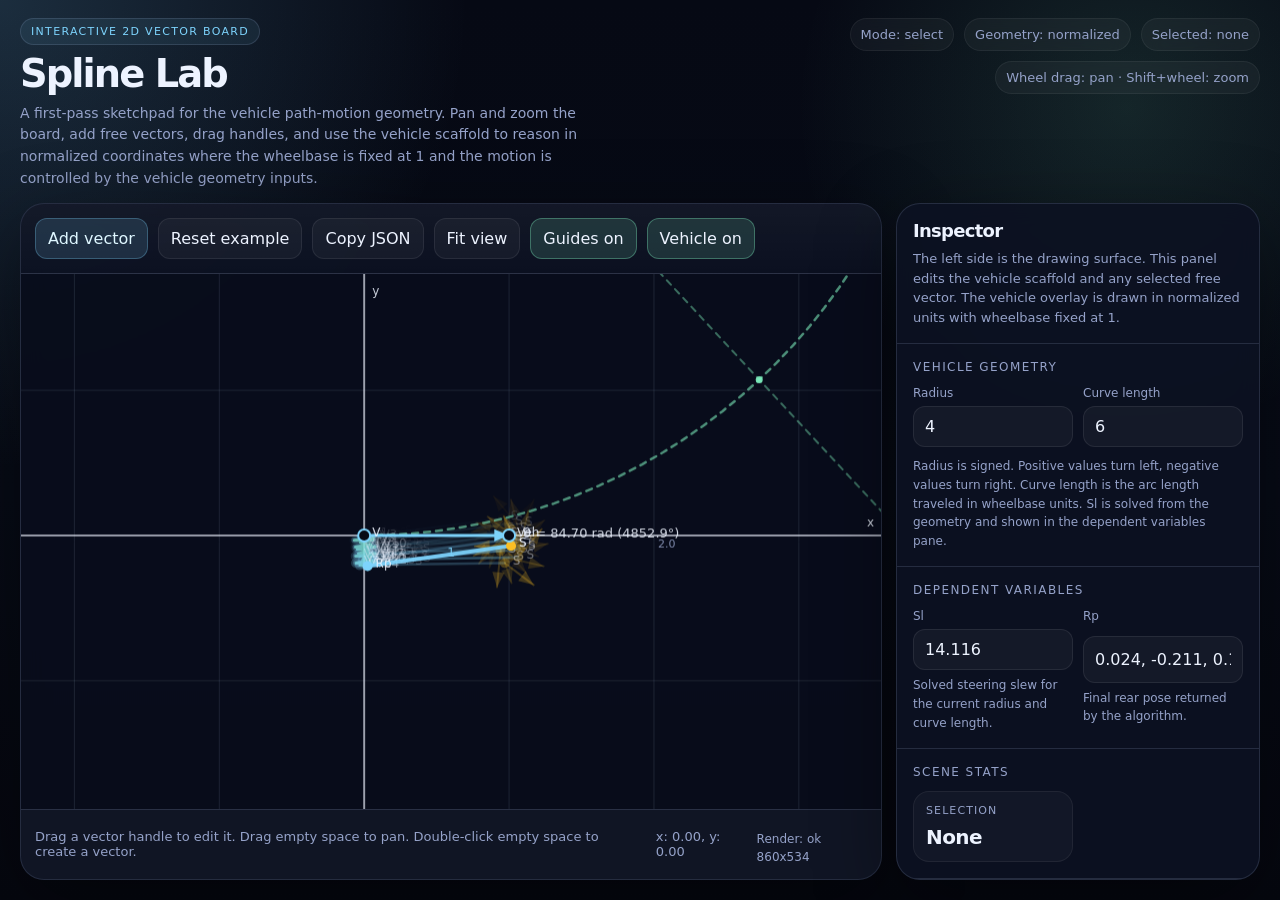
==== commit cbbcd200: "Keep curve length on 5-degree grid" ====
--- a/vector-viewer.html
+++ b/vector-viewer.html
@@ -1582,19 +1582,25 @@
         );
         ctx.stroke();
 
-        const midIndex = Math.max(0, Math.floor(arcPoints.length / 2));
-        const arcMidS = worldToScreen(arcPoints[midIndex].x, arcPoints[midIndex].y);
+        const arcBisectorS = worldToScreen(
+          center.x + Math.cos(turnGeometry.bisectorAngle) * absRadius,
+          center.y + Math.sin(turnGeometry.bisectorAngle) * absRadius
+        );
+        const arcEndS = worldToScreen(arcPoints[arcPoints.length - 1].x, arcPoints[arcPoints.length - 1].y);
         ctx.fillStyle = "rgba(126,240,191,0.92)";
         ctx.beginPath();
         ctx.arc(centerS.x, centerS.y, 4, 0, Math.PI * 2);
         ctx.fill();
         ctx.beginPath();
-        ctx.arc(arcMidS.x, arcMidS.y, 3.5, 0, Math.PI * 2);
+        ctx.arc(arcBisectorS.x, arcBisectorS.y, 3.5, 0, Math.PI * 2);
+        ctx.fill();
+        ctx.beginPath();
+        ctx.arc(arcEndS.x, arcEndS.y, 3.5, 0, Math.PI * 2);
         ctx.fill();
         ctx.fillStyle = "rgba(237,243,255,0.88)";
         ctx.font = "12px ui-sans-serif, system-ui, sans-serif";
         ctx.fillText("Cor", centerS.x + 8, centerS.y - 8);
-        ctx.fillText(`s = ${curveLength.toFixed(2)}`, arcMidS.x + 10, arcMidS.y - 8);
+        ctx.fillText(`Al = ${curveLength.toFixed(2)}`, arcEndS.x + 10, arcEndS.y - 8);
         ctx.restore();
       }
 
@@ -1812,6 +1818,17 @@
 
     function degToRad(value) {
       return (value * Math.PI) / 180;
+    }
+
+    function getCurveLengthStep(radius = state.vehicle.radius) {
+      const absRadius = Math.abs(Number(radius) || 0);
+      return Math.max(1e-4, absRadius * degToRad(5));
+    }
+
+    function snapCurveLength(value, radius = state.vehicle.radius) {
+      const step = getCurveLengthStep(radius);
+      const numeric = Math.max(0, Number(value) || 0);
+      return Math.round(numeric / step) * step;
     }
 
     function radToDeg(value) {
@@ -2117,6 +2134,7 @@
     function syncInputs() {
       radiusInput.value = state.vehicle.radius;
       curveLengthInput.value = state.vehicle.curveLength;
+      curveLengthInput.step = String(getCurveLengthStep(state.vehicle.radius));
     }
 
     function recalculateVehicleSolution(options = {}) {
@@ -2152,15 +2170,25 @@
     }
 
     radiusInput.addEventListener("input", () => {
+      const previousRadius = Number(state.vehicle.radius) || 0;
+      const previousCurveLength = Number(state.vehicle.curveLength) || 0;
+      const previousTurnAngle = previousRadius === 0 ? 0 : previousCurveLength / previousRadius;
       const value = Number(radiusInput.value);
       state.vehicle.radius = clamp(value || 0, -100, 100);
       if (Math.abs(state.vehicle.radius) < 0.01) {
         state.vehicle.radius = state.vehicle.radius < 0 ? -0.01 : 0.01;
       }
+      state.vehicle.curveLength = clamp(
+        snapCurveLength(previousTurnAngle * state.vehicle.radius, state.vehicle.radius),
+        0,
+        100
+      );
+      syncInputs();
       recalculateVehicleSolution();
     });
     curveLengthInput.addEventListener("input", () => {
-      state.vehicle.curveLength = clamp(Number(curveLengthInput.value) || 0, 0, 100);
+      state.vehicle.curveLength = clamp(snapCurveLength(Number(curveLengthInput.value) || 0, state.vehicle.radius), 0, 100);
+      syncInputs();
       recalculateVehicleSolution();
     });
 
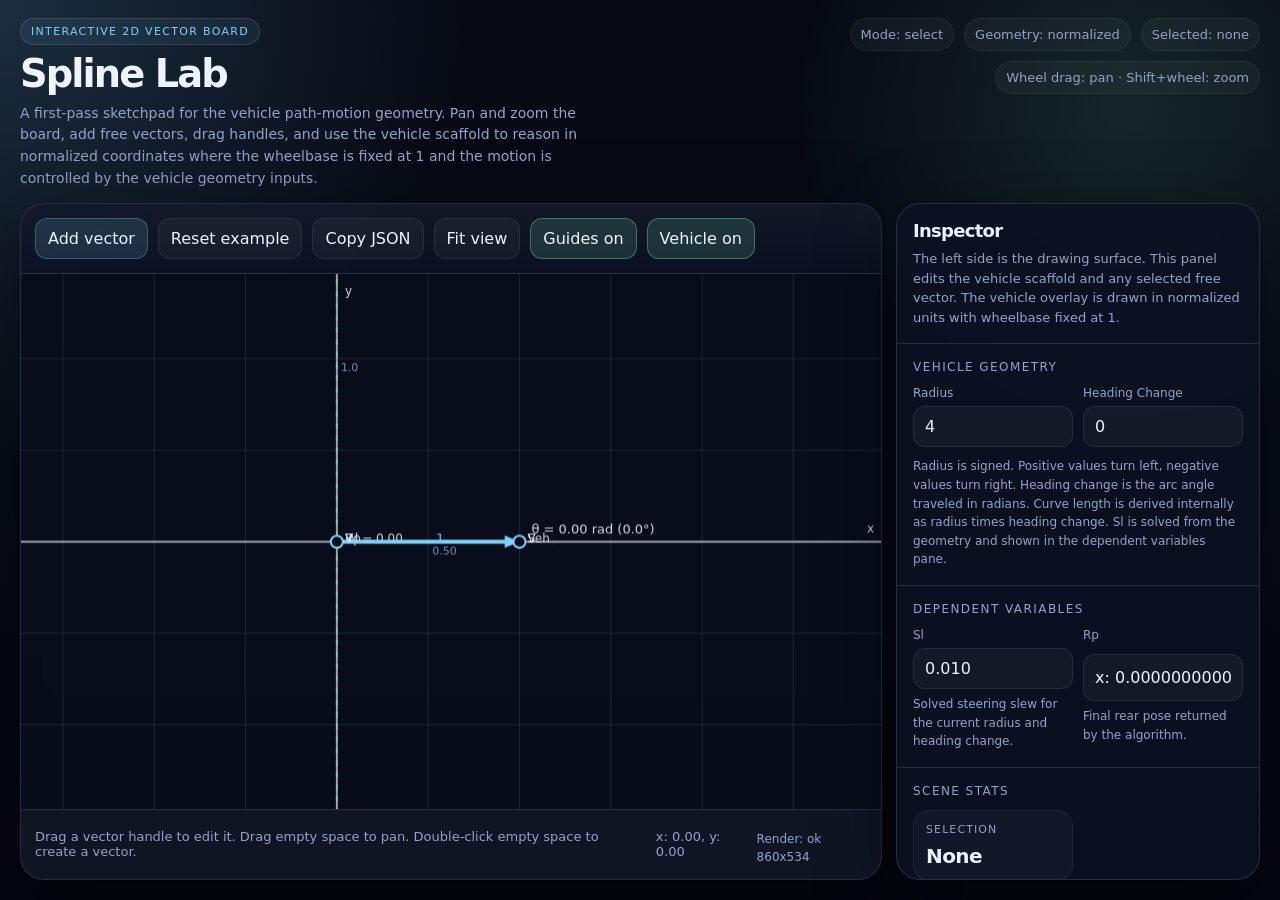
==== commit eb7d1687: "Surface Rp bisector output and Cl" ====
--- a/vector-viewer.html
+++ b/vector-viewer.html
@@ -339,11 +339,11 @@
               <input id="radius" type="number" min="-100" max="100" step="0.1" value="4" />
             </div>
             <div class="control">
-              <label for="curveLength">Curve length</label>
-              <input id="curveLength" type="number" min="0" max="100" step="0.1" value="6" />
+              <label for="headingChange">Heading Change</label>
+              <input id="headingChange" type="number" min="0" max="100" step="0.08726646259971647" value="1.5707963267948966" />
             </div>
             <div class="control full">
-              <div class="sub" style="margin: 0; font-size: 12px;">Radius is signed. Positive values turn left, negative values turn right. Curve length is the arc length traveled in wheelbase units. Sl is solved from the geometry and shown in the dependent variables pane.</div>
+              <div class="sub" style="margin: 0; font-size: 12px;">Radius is signed. Positive values turn left, negative values turn right. Heading change is the arc angle traveled in radians. Curve length is derived internally as radius times heading change. Sl is solved from the geometry and shown in the dependent variables pane.</div>
             </div>
           </div>
         </section>
@@ -382,7 +382,7 @@
     const toggleGuidesBtn = document.getElementById("toggleGuidesBtn");
     const toggleVehicleBtn = document.getElementById("toggleVehicleBtn");
     const radiusInput = document.getElementById("radius");
-    const curveLengthInput = document.getElementById("curveLength");
+    const headingChangeInput = document.getElementById("headingChange");
     const dependentList = document.getElementById("dependentList");
     const jsonOutput = document.getElementById("jsonOutput");
     const modePill = document.getElementById("mode-pill");
@@ -415,7 +415,7 @@
         ui: { guides: true, vehicle: true },
         vehicle: {
           radius: 4,
-          curveLength: 6,
+          headingChange: Math.PI / 2,
           sl: 0.01,
           finalPose: null
         },
@@ -445,9 +445,7 @@
               : (Number.isFinite(Number(parsedVehicle.wheelbase)) && Number.isFinite(Number(parsedVehicle.steeringDeg))
                 ? Number(parsedVehicle.wheelbase) / Math.tan(degToRad(Number(parsedVehicle.steeringDeg)))
                 : createDefaultState().vehicle.radius),
-            curveLength: Number.isFinite(Number(parsedVehicle.curveLength))
-              ? Number(parsedVehicle.curveLength)
-              : createDefaultState().vehicle.curveLength,
+            headingChange: createDefaultState().vehicle.headingChange,
             sl: Number.isFinite(Number(parsedVehicle.sl))
               ? Number(parsedVehicle.sl)
               : createDefaultState().vehicle.sl,
@@ -673,11 +671,11 @@
     }
 
     function sampleVehiclePose(vehicleVector, distance) {
-      const curveLength = Math.max(0, Number(state.vehicle.curveLength) || 0);
+      const curveLength = Math.max(0, getCurveLengthFromGeometry(state.vehicle));
       const slew = Number(state.vehicle.sl) || 0;
       const baseX = Number(vehicleVector?.x) || 0;
       const baseY = Number(vehicleVector?.y) || 0;
-      const localPose = Math.abs(slew) < 0.01
+      const localPose = Math.abs(slew) < 0.001
         ? integrateVehiclePoseFallback(vehicleVector, distance)
         : integrateVehiclePoseFront(vehicleVector, distance);
       const baseAngle = Number(vehicleVector?.angle) || 0;
@@ -693,14 +691,14 @@
       };
     }
 
-    function buildVehicleCopies(vehicleVector = getVehicleVector()) {
+    function buildVehicleCopies(vehicleVector = getVehicleVector(), terminalPose = state.vehicle.finalPose, curveLengthOverride = getCurveLengthFromGeometry(state.vehicle)) {
       if (!vehicleVector) return [];
-      const curveLength = Math.max(0, Number(state.vehicle.curveLength) || 0);
+      const curveLength = Math.max(0, Number(curveLengthOverride) || 0);
       const slew = Number(state.vehicle.sl) || 0;
-      return buildVehicleCopiesForSlew(vehicleVector, curveLength, slew, Number(state.vehicle.radius) || 0);
-    }
-
-    function buildVehicleCopiesForSlew(vehicleVector, curveLength, slew, radius = 0) {
+      return buildVehicleCopiesForSlew(vehicleVector, curveLength, slew, Number(state.vehicle.radius) || 0, terminalPose);
+    }
+
+    function buildVehicleCopiesForSlew(vehicleVector, curveLength, slew, radius = 0, terminalPose = null) {
       const sampleCount = curveLength === 0 ? 1 : Math.max(6, Math.ceil(curveLength * 4));
       const copies = [];
       for (let i = 0; i < sampleCount; i += 1) {
@@ -719,13 +717,26 @@
           pathDistance: curveLength * t
         });
       }
+      if (copies.length && terminalPose && Number.isFinite(Number(terminalPose.x)) && Number.isFinite(Number(terminalPose.y))) {
+        const lastIndex = copies.length - 1;
+        copies[lastIndex] = {
+          ...copies[lastIndex],
+          x: Number(terminalPose.x) || 0,
+          y: Number(terminalPose.y) || 0,
+          angle: Number(terminalPose.angle) || 0,
+          theta: Number(terminalPose.theta) || 0,
+          radius: Number(terminalPose.radius) || radius,
+          curveLength: Number(terminalPose.curveLength) || curveLength,
+          pathDistance: curveLength
+        };
+      }
       return copies;
     }
 
     function sampleVehiclePoseForSlew(vehicleVector, distance, slew = 0, curveLength = 0, radius = 0) {
       const baseX = Number(vehicleVector?.x) || 0;
       const baseY = Number(vehicleVector?.y) || 0;
-      const localPose = Math.abs(slew) < 0.01
+      const localPose = Math.abs(slew) < 0.001
         ? integrateVehiclePoseFallbackForSlew(slew, distance)
         : integrateVehiclePoseFrontForSlew(slew, distance);
       const baseAngle = Number(vehicleVector?.angle) || 0;
@@ -811,13 +822,13 @@
 
     function evaluateVehicleStampedPathForSl(candidateSl, vehicleVector = getVehicleVector(), geometry = state.vehicle) {
       if (!vehicleVector) return [];
-      const curveLength = Math.max(0, Number(geometry?.curveLength) || 0);
+      const curveLength = Math.max(0, getCurveLengthFromGeometry(geometry));
       return buildVehicleCopiesForSlew(vehicleVector, curveLength, Number(candidateSl) || 0, Number(geometry?.radius) || 0);
     }
 
     function getCurrentTurnBisectorGeometry(vehicleVector = getVehicleVector(), geometry = state.vehicle) {
       const radius = Number(geometry?.radius) || 0;
-      const curveLength = Math.max(0, Number(geometry?.curveLength) || 0);
+      const curveLength = Math.max(0, getCurveLengthFromGeometry(geometry));
       if (!vehicleVector || radius === 0) {
         return {
           valid: false,
@@ -914,6 +925,90 @@
       return best;
     }
 
+    function resolveFinalVehiclePose(vehicleVector, geometry, terminalPose) {
+      if (!terminalPose) return null;
+      return {
+        x: Number(terminalPose.x) || 0,
+        y: Number(terminalPose.y) || 0,
+        angle: Number(terminalPose.angle) || 0,
+        theta: Number(terminalPose.theta) || 0,
+        radius: Number(geometry?.radius) || 0,
+        curveLength: getCurveLengthFromGeometry(geometry)
+      };
+    }
+
+    function solveVehicleHeadingChangeForBisectorAlignment(candidateSl, vehicleVector = getVehicleVector(), geometry = state.vehicle) {
+      const bisectorGeometry = getCurrentTurnBisectorGeometry(vehicleVector, geometry);
+      if (!bisectorGeometry.valid) {
+        return {
+          success: false,
+          headingChange: NaN,
+          curveLength: NaN,
+          error: NaN,
+          reason: "invalid-geometry",
+          geometry: bisectorGeometry,
+          evaluation: null,
+          bracket: null,
+          iterations: 0
+        };
+      }
+      const startHeadingChange = Math.max(0, getHeadingChange(geometry));
+      const maxSpan = Number.isFinite(Number(geometry?.maxHeadingChange)) ? Math.abs(Number(geometry.maxHeadingChange)) : 100;
+      const initialSpan = Math.max(0.5, startHeadingChange * 0.5 + 0.5);
+      const fn = (headingChange) => evaluateVehicleBisectorAlignmentError(
+        candidateSl,
+        vehicleVector,
+        { ...geometry, headingChange }
+      ).rearDistance;
+
+      const bracket = findPositiveSignChangeBracket(fn, startHeadingChange, initialSpan, maxSpan);
+      if (bracket) {
+        const solved = solveBracketedRoot(fn, bracket.a, bracket.b, bracket.fa, bracket.fb, {
+          tolerance: 1e-7,
+          maxIterations: 64
+        });
+        const headingChange = Math.max(0, Number.isFinite(Number(solved.root)) ? Number(solved.root) : startHeadingChange);
+        const evaluation = evaluateVehicleBisectorAlignmentError(candidateSl, vehicleVector, { ...geometry, headingChange });
+        return {
+          success: solved.success && Number.isFinite(evaluation.rearDistance) && Math.abs(evaluation.rearDistance) <= 1e-7,
+          headingChange,
+          curveLength: getCurveLengthFromGeometry({ ...geometry, headingChange }),
+          error: evaluation.rearDistance,
+          reason: solved.success ? "converged" : solved.reason,
+          geometry: evaluation.geometry,
+          evaluation,
+          bracket: solved.bracket,
+          iterations: solved.iterations,
+          value: evaluation.rearDistance
+        };
+      }
+
+      const fallback = searchPositiveMinimum(
+        (headingChange) => {
+          const evaluation = evaluateVehicleBisectorAlignmentError(candidateSl, vehicleVector, { ...geometry, headingChange });
+          return Number.isFinite(evaluation.rearDistance) ? evaluation.rearDistance ** 2 : Infinity;
+        },
+        startHeadingChange,
+        maxSpan,
+        5,
+        21
+      );
+      const headingChange = Math.max(0, fallback.x);
+      const evaluation = evaluateVehicleBisectorAlignmentError(candidateSl, vehicleVector, { ...geometry, headingChange });
+      return {
+        success: Number.isFinite(evaluation.rearDistance) && Math.abs(evaluation.rearDistance) <= 1e-7,
+        headingChange,
+        curveLength: getCurveLengthFromGeometry({ ...geometry, headingChange }),
+        error: evaluation.rearDistance,
+        reason: "minimum-search",
+        geometry: evaluation.geometry,
+        evaluation,
+        bracket: null,
+        iterations: fallback.evaluations,
+        value: evaluation.rearDistance
+      };
+    }
+
     function evaluateVehicleBisectorAlignmentError(candidateSl, vehicleVector = getVehicleVector(), geometry = state.vehicle) {
       const bisectorGeometry = getCurrentTurnBisectorGeometry(vehicleVector, geometry);
       if (!bisectorGeometry.valid) {
@@ -927,7 +1022,7 @@
           bodyAlignment: NaN
         };
       }
-      const curveLength = Math.max(0, Number(geometry?.curveLength) || 0);
+      const curveLength = Math.max(0, getCurveLengthFromGeometry(geometry));
       const radius = Number(geometry?.radius) || 0;
       const endPose = sampleVehiclePoseForSlew(vehicleVector, curveLength, Number(candidateSl) || 0, curveLength, radius);
       const rearDistance = cross2(
@@ -953,23 +1048,23 @@
     }
 
     function evaluateVehicleCombinedAlignment(candidateSl, vehicleVector = getVehicleVector(), geometry = state.vehicle) {
-      const evaluation = evaluateVehicleBisectorAlignmentError(candidateSl, vehicleVector, geometry);
+      const inner = solveVehicleHeadingChangeForBisectorAlignment(candidateSl, vehicleVector, geometry);
+      const evaluation = inner.evaluation || evaluateVehicleBisectorAlignmentError(candidateSl, vehicleVector, { ...geometry, headingChange: inner.headingChange });
       if (!evaluation.geometry?.valid || !Number.isFinite(evaluation.endPose?.x) || !Number.isFinite(evaluation.endPose?.y)) {
         return {
           ...evaluation,
+          inner,
           bodyAngleError: NaN,
           score: NaN
         };
       }
-      const positionScale = Math.max(
-        1,
-        Math.abs(Number(evaluation.geometry.radius) || 0),
-        Math.max(0, Number(evaluation.geometry.curveLength) || 0)
-      );
       const bodyAngleError = Math.asin(clamp(Number(evaluation.bodyAlignment) || 0, -1, 1));
-      const score = ((Number(evaluation.rearDistance) || 0) / positionScale) ** 2 + bodyAngleError ** 2;
+      const score = bodyAngleError ** 2;
       return {
         ...evaluation,
+        inner,
+        headingChange: inner.headingChange,
+        curveLength: inner.curveLength,
         bodyAngleError,
         score
       };
@@ -1196,19 +1291,21 @@
           initialSl: Number.isFinite(Number(options.initialSl)) ? Number(options.initialSl) : 0.01,
           initialSpan: Number.isFinite(Number(options.initialSpan)) ? Math.abs(Number(options.initialSpan)) : 0.5,
           maxSpan: Number.isFinite(Number(options.maxSpan)) ? Math.abs(Number(options.maxSpan)) : 128,
-          geometry: options.geometry || { radius: 4, curveLength: 6 },
+          geometry: options.geometry || { radius: 4, headingChange: Math.PI / 2 },
           evaluation: null,
           bracket: null,
           iterations: 0
         };
       }
-      const geometry = options.geometry || { radius: 4, curveLength: 6 };
+      const geometry = options.geometry || { radius: 4, headingChange: Math.PI / 2 };
       const startSl = Math.max(0, Number.isFinite(Number(options.initialSl))
         ? Number(options.initialSl)
         : 0.01);
       const maxSpan = Number.isFinite(Number(options.maxSpan)) ? Math.abs(Number(options.maxSpan)) : 128;
       const fn = (sl) => evaluateVehicleCombinedAlignment(sl, vehicleVector, geometry).score;
-      const solved = searchPositiveMinimum(fn, startSl, maxSpan, Number.isFinite(Number(options.passes)) ? Math.max(1, Number(options.passes)) : 5, Number.isFinite(Number(options.sampleCount)) ? Math.max(5, Number(options.sampleCount)) : 21);
+      const outerPasses = Number.isFinite(Number(options.passes)) ? Math.max(1, Number(options.passes)) : 5;
+      const outerSamples = Number.isFinite(Number(options.sampleCount)) ? Math.max(5, Number(options.sampleCount)) : 21;
+      const solved = searchPositiveMinimum(fn, startSl, maxSpan, outerPasses, outerSamples);
       const evaluation = evaluateVehicleCombinedAlignment(solved.x, vehicleVector, geometry);
       const tolerance = Number.isFinite(Number(options.tolerance)) ? Math.abs(Number(options.tolerance)) : 1e-7;
       const bodyTolerance = Number.isFinite(Number(options.bodyTolerance)) ? Math.abs(Number(options.bodyTolerance)) : 1e-6;
@@ -1217,6 +1314,8 @@
       return {
         success: Boolean(rearAligned && bodyAligned),
         sl: Math.max(0, solved.x),
+        headingChange: Math.max(0, Number(evaluation.headingChange) || 0),
+        curveLength: Math.max(0, Number(evaluation.curveLength) || 0),
         error: evaluation.score,
         reason: rearAligned && bodyAligned ? "converged" : "alignment-mismatch",
         initialSl: startSl,
@@ -1224,6 +1323,7 @@
         geometry: evaluation.geometry,
         intersection: evaluation.intersection,
         evaluation,
+        inner: evaluation.inner || null,
         iterations: solved.evaluations,
         value: evaluation.score,
         rearDistance: evaluation.rearDistance,
@@ -1521,7 +1621,7 @@
     function drawVehicle() {
       if (!state.ui.vehicle) return;
       const radius = Number(state.vehicle.radius) || 0;
-      const curveLength = Math.max(0, Number(state.vehicle.curveLength) || 0);
+      const curveLength = Math.max(0, getCurveLengthFromGeometry(state.vehicle));
       const turnGeometry = getCurrentTurnBisectorGeometry(getVehicleVector(), state.vehicle);
       const vehicleVector = normalizeVector(state.vectors.find(isVehicleVector) || state.vectors[0] || { x: 0, y: 0, angle: 0, length: 1, label: "Veh", color: "#7dd3fc" });
       const pose = state.vehicle.finalPose || sampleVehiclePoseForSlew(
@@ -1787,11 +1887,11 @@
       const entries = [{
         label: "Sl",
         value: Number.isFinite(Number(state.vehicle.sl)) ? Number(state.vehicle.sl).toFixed(3) : "NaN",
-        note: "Solved steering slew for the current radius and curve length."
+        note: "Solved steering slew for the current radius and heading change."
       }, {
         label: "Rp",
         value: state.vehicle.finalPose
-          ? `${Number(state.vehicle.finalPose.x || 0).toFixed(3)}, ${Number(state.vehicle.finalPose.y || 0).toFixed(3)}, ${formatAngle(Number(state.vehicle.finalPose.angle) || 0)}`
+          ? `x: ${formatFixed10(state.vehicle.finalPose.x)}, y: ${formatFixed10(state.vehicle.finalPose.y)}, psi: ${formatFixed10(state.vehicle.finalPose.angle)}, Cl: ${formatFixed10(state.vehicle.finalPose.curveLength)}`
           : "NaN",
         note: "Final rear pose returned by the algorithm."
       }];
@@ -1820,15 +1920,23 @@
       return (value * Math.PI) / 180;
     }
 
-    function getCurveLengthStep(radius = state.vehicle.radius) {
-      const absRadius = Math.abs(Number(radius) || 0);
-      return Math.max(1e-4, absRadius * degToRad(5));
-    }
-
-    function snapCurveLength(value, radius = state.vehicle.radius) {
-      const step = getCurveLengthStep(radius);
+    function getHeadingChangeStep() {
+      return degToRad(5);
+    }
+
+    function snapHeadingChange(value) {
+      const step = getHeadingChangeStep();
       const numeric = Math.max(0, Number(value) || 0);
       return Math.round(numeric / step) * step;
+    }
+
+    function getHeadingChange(geometry = state.vehicle) {
+      return Math.max(0, Number(geometry?.headingChange) || 0);
+    }
+
+    function getCurveLengthFromGeometry(geometry = state.vehicle) {
+      const radius = Number(geometry?.radius) || 0;
+      return radius * getHeadingChange(geometry);
     }
 
     function radToDeg(value) {
@@ -1838,6 +1946,10 @@
     function formatAngle(rad) {
       const value = Number(rad) || 0;
       return `${value.toFixed(2)} rad (${radToDeg(value).toFixed(1)}°)`;
+    }
+
+    function formatFixed10(value) {
+      return (Number(value) || 0).toFixed(10);
     }
 
     function vectorAtPoint(point, baseAngle, length, label, color) {
@@ -2133,8 +2245,8 @@
 
     function syncInputs() {
       radiusInput.value = state.vehicle.radius;
-      curveLengthInput.value = state.vehicle.curveLength;
-      curveLengthInput.step = String(getCurveLengthStep(state.vehicle.radius));
+      headingChangeInput.value = state.vehicle.headingChange;
+      headingChangeInput.step = String(getHeadingChangeStep());
     }
 
     function recalculateVehicleSolution(options = {}) {
@@ -2153,8 +2265,17 @@
       if (Number.isFinite(result.sl)) {
         state.vehicle.sl = result.sl;
       }
-      state.vehicleCopies = buildVehicleCopies(vehicleVector);
-      state.vehicle.finalPose = result?.evaluation?.endPose || null;
+      if (Number.isFinite(result.headingChange)) {
+        state.vehicle.headingChange = result.headingChange;
+      }
+      const sweepCopies = buildVehicleCopies(vehicleVector, null, result?.curveLength);
+      state.vehicle.finalPose = resolveFinalVehiclePose(
+        vehicleVector,
+        state.vehicle,
+        result?.evaluation?.endPose || null,
+        sweepCopies
+      );
+      state.vehicleCopies = buildVehicleCopies(vehicleVector, state.vehicle.finalPose, result?.curveLength);
       dependentListDirty = true;
       syncInputs();
       if (persist) saveState();
@@ -2170,24 +2291,16 @@
     }
 
     radiusInput.addEventListener("input", () => {
-      const previousRadius = Number(state.vehicle.radius) || 0;
-      const previousCurveLength = Number(state.vehicle.curveLength) || 0;
-      const previousTurnAngle = previousRadius === 0 ? 0 : previousCurveLength / previousRadius;
       const value = Number(radiusInput.value);
       state.vehicle.radius = clamp(value || 0, -100, 100);
       if (Math.abs(state.vehicle.radius) < 0.01) {
         state.vehicle.radius = state.vehicle.radius < 0 ? -0.01 : 0.01;
       }
-      state.vehicle.curveLength = clamp(
-        snapCurveLength(previousTurnAngle * state.vehicle.radius, state.vehicle.radius),
-        0,
-        100
-      );
       syncInputs();
       recalculateVehicleSolution();
     });
-    curveLengthInput.addEventListener("input", () => {
-      state.vehicle.curveLength = clamp(snapCurveLength(Number(curveLengthInput.value) || 0, state.vehicle.radius), 0, 100);
+    headingChangeInput.addEventListener("input", () => {
+      state.vehicle.headingChange = clamp(snapHeadingChange(Number(headingChangeInput.value) || 0), 0, 100);
       syncInputs();
       recalculateVehicleSolution();
     });
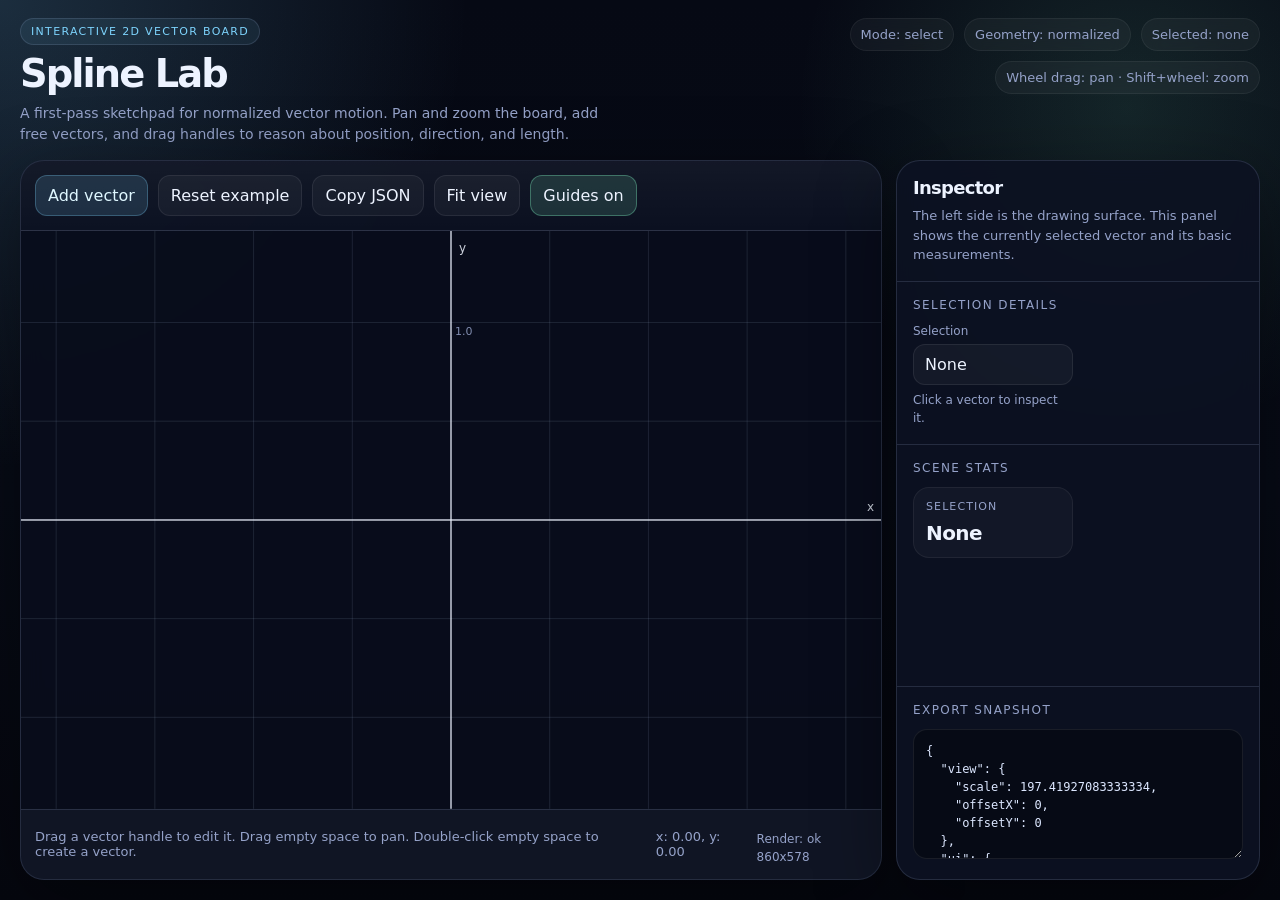
==== commit c476907b: "Clean up vector viewer" ====
--- a/vector-viewer.html
+++ b/vector-viewer.html
@@ -289,9 +289,8 @@
         <div class="eyebrow">Interactive 2D vector board</div>
         <h1>Spline Lab</h1>
         <p class="sub">
-          A first-pass sketchpad for the vehicle path-motion geometry. Pan and zoom the board,
-          add free vectors, drag handles, and use the vehicle scaffold to reason in normalized
-          coordinates where the wheelbase is fixed at 1 and the motion is controlled by the vehicle geometry inputs.
+          A first-pass sketchpad for normalized vector motion. Pan and zoom the board,
+          add free vectors, and drag handles to reason about position, direction, and length.
         </p>
       </div>
       <div class="status">
@@ -310,7 +309,6 @@
           <button id="exportBtn">Copy JSON</button>
           <button id="fitBtn">Fit view</button>
           <button id="toggleGuidesBtn" class="active">Guides on</button>
-          <button id="toggleVehicleBtn" class="active">Vehicle on</button>
         </div>
         <div class="stage-wrap">
           <canvas id="stage"></canvas>
@@ -326,30 +324,12 @@
         <div class="side-head">
           <h2>Inspector</h2>
           <p>
-            The left side is the drawing surface. This panel edits the vehicle scaffold and any selected free vector.
-            The vehicle overlay is drawn in normalized units with wheelbase fixed at 1.
+            The left side is the drawing surface. This panel shows the currently selected vector and its basic measurements.
           </p>
         </div>
 
         <section class="panel">
-          <div class="panel-title">Vehicle geometry</div>
-          <div class="controls">
-            <div class="control">
-              <label for="radius">Radius</label>
-              <input id="radius" type="number" min="-100" max="100" step="0.1" value="4" />
-            </div>
-            <div class="control">
-              <label for="headingChange">Heading Change</label>
-              <input id="headingChange" type="number" min="0" max="100" step="0.08726646259971647" value="1.5707963267948966" />
-            </div>
-            <div class="control full">
-              <div class="sub" style="margin: 0; font-size: 12px;">Radius is signed. Positive values turn left, negative values turn right. Heading change is the arc angle traveled in radians. Curve length is derived internally as radius times heading change. Sl is solved from the geometry and shown in the dependent variables pane.</div>
-            </div>
-          </div>
-        </section>
-
-        <section class="panel">
-          <div class="panel-title">Dependent variables</div>
+          <div class="panel-title">Selection details</div>
           <div id="dependentList" class="controls"></div>
         </section>
 
@@ -372,7 +352,7 @@
   </div>
 
   <script>
-    const STORAGE_KEY = "vehicle-vector-lab-state-v1";
+    const STORAGE_KEY = "vector-lab-state-v1";
     const canvas = document.getElementById("stage");
     const ctx = canvas.getContext("2d");
     const addVectorBtn = document.getElementById("addVectorBtn");
@@ -380,9 +360,6 @@
     const exportBtn = document.getElementById("exportBtn");
     const fitBtn = document.getElementById("fitBtn");
     const toggleGuidesBtn = document.getElementById("toggleGuidesBtn");
-    const toggleVehicleBtn = document.getElementById("toggleVehicleBtn");
-    const radiusInput = document.getElementById("radius");
-    const headingChangeInput = document.getElementById("headingChange");
     const dependentList = document.getElementById("dependentList");
     const jsonOutput = document.getElementById("jsonOutput");
     const modePill = document.getElementById("mode-pill");
@@ -407,23 +384,12 @@
     let drag = null;
     let dependentListDirty = true;
     let initialized = false;
-    let initialVehicleSequenceFitPending = true;
-
     function createDefaultState() {
       return {
         view: { scale: 150, offsetX: 0, offsetY: 0 },
-        ui: { guides: true, vehicle: true },
-        vehicle: {
-          radius: 4,
-          headingChange: Math.PI / 2,
-          sl: 0.01,
-          finalPose: null
-        },
-        vehicleCopies: [],
+        ui: { guides: true },
         selectedId: null,
-        vectors: [
-          { id: randomId(), label: "Veh", x: 0, y: 0, angle: 0, length: 1.0, color: "#7dd3fc" }
-        ]
+        vectors: []
       };
     }
 
@@ -433,26 +399,11 @@
         if (!raw) return null;
         const parsed = JSON.parse(raw);
         if (!parsed || typeof parsed !== "object") return null;
-        const parsedVehicle = parsed.vehicle || {};
         return {
-          ...createDefaultState(),
-          ...parsed,
           view: { ...createDefaultState().view, ...(parsed.view || {}) },
-          ui: { ...createDefaultState().ui, ...(parsed.ui || {}) },
-          vehicle: {
-            radius: Number.isFinite(Number(parsedVehicle.radius))
-              ? Number(parsedVehicle.radius)
-              : (Number.isFinite(Number(parsedVehicle.wheelbase)) && Number.isFinite(Number(parsedVehicle.steeringDeg))
-                ? Number(parsedVehicle.wheelbase) / Math.tan(degToRad(Number(parsedVehicle.steeringDeg)))
-                : createDefaultState().vehicle.radius),
-            headingChange: createDefaultState().vehicle.headingChange,
-            sl: Number.isFinite(Number(parsedVehicle.sl))
-              ? Number(parsedVehicle.sl)
-              : createDefaultState().vehicle.sl,
-            finalPose: null
-          },
-          vehicleCopies: [],
-          vectors: normalizeVectors(Array.isArray(parsed.vectors) ? parsed.vectors : createDefaultState().vectors),
+          ui: { guides: parsed?.ui?.guides ?? createDefaultState().ui.guides },
+          selectedId: parsed.selectedId ?? null,
+          vectors: normalizeVectors(Array.isArray(parsed.vectors) ? parsed.vectors : []),
         };
       } catch {
         return null;
@@ -463,7 +414,6 @@
       const angle = Number(vector?.angle) || 0;
       return {
         ...vector,
-        label: vector?.label === "Heading" ? "Veh" : (vector?.label === "Vehicle vector" ? "Veh" : vector?.label),
         angle: Math.abs(angle) > Math.PI * 2 ? degToRad(angle) : angle
       };
     }
@@ -472,918 +422,26 @@
       const cleaned = [];
       for (const vector of vectors) {
         const normalized = normalizeVector(vector);
-        if (normalized.label === "Heading" || normalized.label === "Sv" || normalized.label === "Steer vector") continue;
+        if (
+          vectors.length === 1 &&
+          Number(normalized.x) === 0 &&
+          Number(normalized.y) === 0 &&
+          Number(normalized.length) === 1 &&
+          String(normalized.color || "").toLowerCase() === "#7dd3fc"
+        ) continue;
         cleaned.push(normalized);
       }
-      const hasVeh = cleaned.some(vector => vector.label === "Veh");
-      if (!hasVeh && cleaned.length) {
-        cleaned[0] = { ...cleaned[0], label: "Veh", color: "#7dd3fc" };
-      }
       return cleaned;
     }
 
-    function isVehicleVector(vector) {
-      return vector?.label === "Veh" || vector?.label === "Vehicle vector";
-    }
-
-    function isSteerVector(vector) {
-      return vector?.label === "Sv" || vector?.label === "Steer vector";
-    }
-
-    function isThetaVector(vector) {
-      return isSteerVector(vector);
-    }
-
-    function normalizeVehicleCopies(copies) {
-      return copies
-        .map(copy => ({
-          id: copy?.id || randomId(),
-          x: Number(copy?.x) || 0,
-          y: Number(copy?.y) || 0,
-          angle: Number(copy?.angle) || 0,
-          theta: Number(copy?.theta) || 0,
-          radius: Number(copy?.radius) || 0,
-          curveLength: Number(copy?.curveLength) || 0,
-          label: copy?.label || "Veh",
-          steerLabel: copy?.steerLabel || "Sv"
-        }))
-        .filter(copy => Number.isFinite(copy.x) && Number.isFinite(copy.y) && Number.isFinite(copy.angle));
-    }
-
-    const vehiclePoseQuadratureNodes = [
-      -0.9602898564975363,
-      -0.7966664774136267,
-      -0.525532409916329,
-      -0.1834346424956498,
-      0.1834346424956498,
-      0.525532409916329,
-      0.7966664774136267,
-      0.9602898564975363
-    ];
-
-    const vehiclePoseQuadratureWeights = [
-      0.10122853629037626,
-      0.22238103445337448,
-      0.31370664587788727,
-      0.36268378337836196,
-      0.36268378337836196,
-      0.31370664587788727,
-      0.22238103445337448,
-      0.10122853629037626
-    ];
-
-    const vehiclePoseBesselCache = {
-      slew: NaN,
-      limit: -1,
-      values: []
-    };
-
-    function complexAdd(a, b) {
-      return { re: a.re + b.re, im: a.im + b.im };
-    }
-
-    function complexScale(a, scale) {
-      return { re: a.re * scale, im: a.im * scale };
-    }
-
-    function complexMul(a, b) {
-      return {
-        re: a.re * b.re - a.im * b.im,
-        im: a.re * b.im + a.im * b.re
-      };
-    }
-
-    function complexExp(angle) {
-      return { re: Math.cos(angle), im: Math.sin(angle) };
-    }
-
-    function powMinusI(power) {
-      switch ((((power % 4) + 4) % 4)) {
-        case 0: return { re: 1, im: 0 };
-        case 1: return { re: 0, im: -1 };
-        case 2: return { re: -1, im: 0 };
-        default: return { re: 0, im: 1 };
-      }
-    }
-
-    function besselJ(order, x) {
-      const n = Math.abs(Math.trunc(order));
-      if (x === 0) return n === 0 ? 1 : 0;
-      let term = Math.pow(x / 2, n) / factorial(n);
-      let sum = term;
-      const x2 = -(x * x) / 4;
-      for (let m = 1; m < 80; m += 1) {
-        term *= x2 / (m * (m + n));
-        sum += term;
-        if (Math.abs(term) < Math.abs(sum) * 1e-13 + 1e-15) break;
-      }
-      return order < 0 && (n % 2 === 1) ? -sum : sum;
-    }
-
-    function factorial(n) {
-      let result = 1;
-      for (let i = 2; i <= n; i += 1) result *= i;
-      return result;
-    }
-
-    function getBesselTable(slew, limit) {
-      if (vehiclePoseBesselCache.slew === slew && vehiclePoseBesselCache.limit >= limit) {
-        return vehiclePoseBesselCache.values;
-      }
-      const values = [];
-      for (let order = 0; order <= limit; order += 1) {
-        values[order] = besselJ(order, 1 / slew);
-      }
-      vehiclePoseBesselCache.slew = slew;
-      vehiclePoseBesselCache.limit = limit;
-      vehiclePoseBesselCache.values = values;
-      return values;
-    }
-
-    function integrateVehiclePoseFront(vehicleVector, distance) {
-      const slew = Number(state.vehicle.sl) || 0;
-      const invSlew = 1 / slew;
-      const phase = invSlew;
-      const travel = distance;
-      const phaseSpan = slew * travel;
-      const harmonicLimit = Math.max(12, Math.ceil(Math.abs(invSlew) + 24));
-      const besselValues = getBesselTable(slew, harmonicLimit + 1);
-      let integral = { re: 0, im: 0 };
-
-      for (let m = -harmonicLimit; m <= harmonicLimit; m += 1) {
-        const besselOrder = m - 1;
-        const besselValue = besselValues[Math.abs(besselOrder)] || 0;
-        const besselTerm = besselOrder < 0 && (Math.abs(besselOrder) % 2 === 1) ? -besselValue : besselValue;
-        const harmonic = m === 0
-          ? { re: phaseSpan, im: 0 }
-          : {
-              re: Math.sin(m * phaseSpan) / m,
-              im: (1 - Math.cos(m * phaseSpan)) / m
-            };
-        const term = complexMul(
-          complexMul(powMinusI(m - 1), { re: besselTerm, im: 0 }),
-          harmonic
-        );
-        integral = complexAdd(integral, term);
-      }
-
-      integral = complexScale(integral, 1 / slew);
-      const front = complexMul(complexExp(phase), integral);
-      const bodyDelta = (2 * Math.sin(phaseSpan / 2) ** 2) / slew;
-      const bodyVector = complexExp(bodyDelta);
-      const localRear = {
-        re: 1 + front.re - bodyVector.re,
-        im: front.im - bodyVector.im
-      };
-      return {
-        x: localRear.re,
-        y: localRear.im,
-        angle: bodyDelta,
-        theta: slew * travel
-      };
-    }
-
-    function integrateVehiclePoseFallback(vehicleVector, distance) {
-      const slew = Number(state.vehicle.sl) || 0;
-      const travel = distance;
-      const bodyDelta = slew === 0 ? 0 : (2 * Math.sin((slew * travel) / 2) ** 2) / slew;
-      const integralNodes = vehiclePoseQuadratureNodes;
-      const integralWeights = vehiclePoseQuadratureWeights;
-      const halfTravel = travel / 2;
-      let frontX = 1;
-      let frontY = 0;
-
-      for (let i = 0; i < integralNodes.length; i += 1) {
-        const s = halfTravel * (integralNodes[i] + 1);
-        const phase = slew * s + (slew === 0 ? 0 : (2 * Math.sin((slew * s) / 2) ** 2) / slew);
-        frontX += integralWeights[i] * Math.cos(phase) * halfTravel;
-        frontY += integralWeights[i] * Math.sin(phase) * halfTravel;
-      }
-
-      const rearX = frontX - Math.cos(bodyDelta);
-      const rearY = frontY - Math.sin(bodyDelta);
-      return {
-        x: rearX,
-        y: rearY,
-        angle: bodyDelta,
-        theta: slew * travel
-      };
-    }
-
-    function sampleVehiclePose(vehicleVector, distance) {
-      const curveLength = Math.max(0, getCurveLengthFromGeometry(state.vehicle));
-      const slew = Number(state.vehicle.sl) || 0;
-      const baseX = Number(vehicleVector?.x) || 0;
-      const baseY = Number(vehicleVector?.y) || 0;
-      const localPose = Math.abs(slew) < 0.001
-        ? integrateVehiclePoseFallback(vehicleVector, distance)
-        : integrateVehiclePoseFront(vehicleVector, distance);
-      const baseAngle = Number(vehicleVector?.angle) || 0;
-      const cosBase = Math.cos(baseAngle);
-      const sinBase = Math.sin(baseAngle);
-      return {
-        x: baseX + localPose.x * cosBase - localPose.y * sinBase,
-        y: baseY + localPose.x * sinBase + localPose.y * cosBase,
-        angle: baseAngle + localPose.angle,
-        theta: localPose.theta,
-        radius: Number(state.vehicle.radius) || 0,
-        curveLength
-      };
-    }
-
-    function buildVehicleCopies(vehicleVector = getVehicleVector(), terminalPose = state.vehicle.finalPose, curveLengthOverride = getCurveLengthFromGeometry(state.vehicle)) {
-      if (!vehicleVector) return [];
-      const curveLength = Math.max(0, Number(curveLengthOverride) || 0);
-      const slew = Number(state.vehicle.sl) || 0;
-      return buildVehicleCopiesForSlew(vehicleVector, curveLength, slew, Number(state.vehicle.radius) || 0, terminalPose);
-    }
-
-    function buildVehicleCopiesForSlew(vehicleVector, curveLength, slew, radius = 0, terminalPose = null) {
-      const sampleCount = curveLength === 0 ? 1 : Math.max(6, Math.ceil(curveLength * 4));
-      const copies = [];
-      for (let i = 0; i < sampleCount; i += 1) {
-        const t = sampleCount === 1 ? 0 : i / (sampleCount - 1);
-        const pose = sampleVehiclePoseForSlew(vehicleVector, curveLength * t, slew, curveLength, radius);
-        copies.push({
-          id: `vehicle-copy-${sampleCount}-${i}`,
-          x: pose.x,
-          y: pose.y,
-          angle: pose.angle,
-          theta: i === 0 ? 0 : pose.theta,
-          radius: pose.radius,
-          curveLength: pose.curveLength,
-          label: "Veh",
-          steerLabel: "Sv",
-          pathDistance: curveLength * t
-        });
-      }
-      if (copies.length && terminalPose && Number.isFinite(Number(terminalPose.x)) && Number.isFinite(Number(terminalPose.y))) {
-        const lastIndex = copies.length - 1;
-        copies[lastIndex] = {
-          ...copies[lastIndex],
-          x: Number(terminalPose.x) || 0,
-          y: Number(terminalPose.y) || 0,
-          angle: Number(terminalPose.angle) || 0,
-          theta: Number(terminalPose.theta) || 0,
-          radius: Number(terminalPose.radius) || radius,
-          curveLength: Number(terminalPose.curveLength) || curveLength,
-          pathDistance: curveLength
-        };
-      }
-      return copies;
-    }
-
-    function sampleVehiclePoseForSlew(vehicleVector, distance, slew = 0, curveLength = 0, radius = 0) {
-      const baseX = Number(vehicleVector?.x) || 0;
-      const baseY = Number(vehicleVector?.y) || 0;
-      const localPose = Math.abs(slew) < 0.001
-        ? integrateVehiclePoseFallbackForSlew(slew, distance)
-        : integrateVehiclePoseFrontForSlew(slew, distance);
-      const baseAngle = Number(vehicleVector?.angle) || 0;
-      const cosBase = Math.cos(baseAngle);
-      const sinBase = Math.sin(baseAngle);
-      return {
-        x: baseX + localPose.x * cosBase - localPose.y * sinBase,
-        y: baseY + localPose.x * sinBase + localPose.y * cosBase,
-        angle: baseAngle + localPose.angle,
-        theta: localPose.theta,
-        radius,
-        curveLength
-      };
-    }
-
-    function integrateVehiclePoseFrontForSlew(slew, distance) {
-      const invSlew = 1 / slew;
-      const phase = invSlew;
-      const travel = distance;
-      const phaseSpan = slew * travel;
-      const harmonicLimit = Math.max(12, Math.ceil(Math.abs(invSlew) + 24));
-      const besselValues = getBesselTable(slew, harmonicLimit + 1);
-      let integral = { re: 0, im: 0 };
-
-      for (let m = -harmonicLimit; m <= harmonicLimit; m += 1) {
-        const besselOrder = m - 1;
-        const besselValue = besselValues[Math.abs(besselOrder)] || 0;
-        const besselTerm = besselOrder < 0 && (Math.abs(besselOrder) % 2 === 1) ? -besselValue : besselValue;
-        const harmonic = m === 0
-          ? { re: phaseSpan, im: 0 }
-          : {
-              re: Math.sin(m * phaseSpan) / m,
-              im: (1 - Math.cos(m * phaseSpan)) / m
-            };
-        const term = complexMul(
-          complexMul(powMinusI(m - 1), { re: besselTerm, im: 0 }),
-          harmonic
-        );
-        integral = complexAdd(integral, term);
-      }
-
-      integral = complexScale(integral, 1 / slew);
-      const front = complexMul(complexExp(phase), integral);
-      const bodyDelta = (2 * Math.sin(phaseSpan / 2) ** 2) / slew;
-      const bodyVector = complexExp(bodyDelta);
-      const localRear = {
-        re: 1 + front.re - bodyVector.re,
-        im: front.im - bodyVector.im
-      };
-      return {
-        x: localRear.re,
-        y: localRear.im,
-        angle: bodyDelta,
-        theta: slew * travel
-      };
-    }
-
-    function integrateVehiclePoseFallbackForSlew(slew, distance) {
-      const travel = distance;
-      const bodyDelta = slew === 0 ? 0 : (2 * Math.sin((slew * travel) / 2) ** 2) / slew;
-      const integralNodes = vehiclePoseQuadratureNodes;
-      const integralWeights = vehiclePoseQuadratureWeights;
-      const halfTravel = travel / 2;
-      let frontX = 1;
-      let frontY = 0;
-
-      for (let i = 0; i < integralNodes.length; i += 1) {
-        const s = halfTravel * (integralNodes[i] + 1);
-        const phase = slew * s + (slew === 0 ? 0 : (2 * Math.sin((slew * s) / 2) ** 2) / slew);
-        frontX += integralWeights[i] * Math.cos(phase) * halfTravel;
-        frontY += integralWeights[i] * Math.sin(phase) * halfTravel;
-      }
-
-      const rearX = frontX - Math.cos(bodyDelta);
-      const rearY = frontY - Math.sin(bodyDelta);
-      return {
-        x: rearX,
-        y: rearY,
-        angle: bodyDelta,
-        theta: slew * travel
-      };
-    }
-
-    function evaluateVehicleStampedPathForSl(candidateSl, vehicleVector = getVehicleVector(), geometry = state.vehicle) {
-      if (!vehicleVector) return [];
-      const curveLength = Math.max(0, getCurveLengthFromGeometry(geometry));
-      return buildVehicleCopiesForSlew(vehicleVector, curveLength, Number(candidateSl) || 0, Number(geometry?.radius) || 0);
-    }
-
-    function getCurrentTurnBisectorGeometry(vehicleVector = getVehicleVector(), geometry = state.vehicle) {
-      const radius = Number(geometry?.radius) || 0;
-      const curveLength = Math.max(0, getCurveLengthFromGeometry(geometry));
-      if (!vehicleVector || radius === 0) {
-        return {
-          valid: false,
-          radius,
-          curveLength,
-          turnAngle: 0,
-          center: null,
-          bisectorAngle: 0,
-          bisectorOrigin: null,
-          bisectorDir: null
-        };
-      }
-      const turnAngle = curveLength / radius;
-      const center = { x: 0, y: radius };
-      const startAngle = radius >= 0 ? -Math.PI / 2 : Math.PI / 2;
-      const bisectorAngle = startAngle + turnAngle / 2;
-      const bisectorDir = {
-        x: Math.cos(bisectorAngle),
-        y: Math.sin(bisectorAngle)
-      };
-      return {
-        valid: true,
-        radius,
-        curveLength,
-        turnAngle,
-        center,
-        startAngle,
-        bisectorAngle,
-        bisectorOrigin: center,
-        bisectorDir
-      };
-    }
-
-    function normalizePointDirection(vector) {
-      const length = Math.hypot(Number(vector?.x) || 0, Number(vector?.y) || 0);
-      if (!length) return null;
-      return {
-        x: (Number(vector?.x) || 0) / length,
-        y: (Number(vector?.y) || 0) / length
-      };
-    }
-
-    function dot2(a, b) {
-      return (Number(a?.x) || 0) * (Number(b?.x) || 0) + (Number(a?.y) || 0) * (Number(b?.y) || 0);
-    }
-
-    function cross2(a, b) {
-      return (Number(a?.x) || 0) * (Number(b?.y) || 0) - (Number(a?.y) || 0) * (Number(b?.x) || 0);
-    }
-
-    function findPolylineBisectorIntersection(polyline, bisectorOrigin, bisectorDir) {
-      if (!Array.isArray(polyline) || polyline.length < 2 || !bisectorOrigin || !bisectorDir) return null;
-      const lineDir = normalizePointDirection(bisectorDir);
-      if (!lineDir) return null;
-      let best = null;
-      let pathDistance = 0;
-
-      for (let i = 0; i < polyline.length - 1; i += 1) {
-        const a = polyline[i];
-        const b = polyline[i + 1];
-        const segment = { x: b.x - a.x, y: b.y - a.y };
-        const denom = cross2(segment, lineDir);
-        if (Math.abs(denom) < 1e-12) {
-          pathDistance += Math.hypot(segment.x, segment.y);
-          continue;
-        }
-        const diff = { x: bisectorOrigin.x - a.x, y: bisectorOrigin.y - a.y };
-        const u = cross2(diff, lineDir) / denom;
-        const v = cross2(diff, segment) / denom;
-        if (u < -1e-9 || u > 1 + 1e-9 || v < -1e-9) {
-          pathDistance += Math.hypot(segment.x, segment.y);
-          continue;
-        }
-        const clampedU = clamp(u, 0, 1);
-        const intersection = {
-          x: a.x + segment.x * clampedU,
-          y: a.y + segment.y * clampedU
-        };
-        const tangent = normalizePointDirection(segment);
-        const candidate = {
-          point: intersection,
-          tangent,
-          segmentIndex: i,
-          segmentT: clampedU,
-          pathDistance: pathDistance + Math.hypot(segment.x, segment.y) * clampedU,
-          lineT: v
-        };
-        if (!best || candidate.pathDistance < best.pathDistance) {
-          best = candidate;
-        }
-        pathDistance += Math.hypot(segment.x, segment.y);
-      }
-
-      return best;
-    }
-
-    function resolveFinalVehiclePose(vehicleVector, geometry, terminalPose) {
-      if (!terminalPose) return null;
-      return {
-        x: Number(terminalPose.x) || 0,
-        y: Number(terminalPose.y) || 0,
-        angle: Number(terminalPose.angle) || 0,
-        theta: Number(terminalPose.theta) || 0,
-        radius: Number(geometry?.radius) || 0,
-        curveLength: getCurveLengthFromGeometry(geometry)
-      };
-    }
-
-    function solveVehicleHeadingChangeForBisectorAlignment(candidateSl, vehicleVector = getVehicleVector(), geometry = state.vehicle) {
-      const bisectorGeometry = getCurrentTurnBisectorGeometry(vehicleVector, geometry);
-      if (!bisectorGeometry.valid) {
-        return {
-          success: false,
-          headingChange: NaN,
-          curveLength: NaN,
-          error: NaN,
-          reason: "invalid-geometry",
-          geometry: bisectorGeometry,
-          evaluation: null,
-          bracket: null,
-          iterations: 0
-        };
-      }
-      const startHeadingChange = Math.max(0, getHeadingChange(geometry));
-      const maxSpan = Number.isFinite(Number(geometry?.maxHeadingChange)) ? Math.abs(Number(geometry.maxHeadingChange)) : 100;
-      const initialSpan = Math.max(0.5, startHeadingChange * 0.5 + 0.5);
-      const fn = (headingChange) => evaluateVehicleBisectorAlignmentError(
-        candidateSl,
-        vehicleVector,
-        { ...geometry, headingChange }
-      ).rearDistance;
-
-      const bracket = findPositiveSignChangeBracket(fn, startHeadingChange, initialSpan, maxSpan);
-      if (bracket) {
-        const solved = solveBracketedRoot(fn, bracket.a, bracket.b, bracket.fa, bracket.fb, {
-          tolerance: 1e-7,
-          maxIterations: 64
-        });
-        const headingChange = Math.max(0, Number.isFinite(Number(solved.root)) ? Number(solved.root) : startHeadingChange);
-        const evaluation = evaluateVehicleBisectorAlignmentError(candidateSl, vehicleVector, { ...geometry, headingChange });
-        return {
-          success: solved.success && Number.isFinite(evaluation.rearDistance) && Math.abs(evaluation.rearDistance) <= 1e-7,
-          headingChange,
-          curveLength: getCurveLengthFromGeometry({ ...geometry, headingChange }),
-          error: evaluation.rearDistance,
-          reason: solved.success ? "converged" : solved.reason,
-          geometry: evaluation.geometry,
-          evaluation,
-          bracket: solved.bracket,
-          iterations: solved.iterations,
-          value: evaluation.rearDistance
-        };
-      }
-
-      const fallback = searchPositiveMinimum(
-        (headingChange) => {
-          const evaluation = evaluateVehicleBisectorAlignmentError(candidateSl, vehicleVector, { ...geometry, headingChange });
-          return Number.isFinite(evaluation.rearDistance) ? evaluation.rearDistance ** 2 : Infinity;
-        },
-        startHeadingChange,
-        maxSpan,
-        5,
-        21
-      );
-      const headingChange = Math.max(0, fallback.x);
-      const evaluation = evaluateVehicleBisectorAlignmentError(candidateSl, vehicleVector, { ...geometry, headingChange });
-      return {
-        success: Number.isFinite(evaluation.rearDistance) && Math.abs(evaluation.rearDistance) <= 1e-7,
-        headingChange,
-        curveLength: getCurveLengthFromGeometry({ ...geometry, headingChange }),
-        error: evaluation.rearDistance,
-        reason: "minimum-search",
-        geometry: evaluation.geometry,
-        evaluation,
-        bracket: null,
-        iterations: fallback.evaluations,
-        value: evaluation.rearDistance
-      };
-    }
-
-    function evaluateVehicleBisectorAlignmentError(candidateSl, vehicleVector = getVehicleVector(), geometry = state.vehicle) {
-      const bisectorGeometry = getCurrentTurnBisectorGeometry(vehicleVector, geometry);
-      if (!bisectorGeometry.valid) {
-        return {
-          sl: candidateSl,
-          error: NaN,
-          geometry: bisectorGeometry,
-          intersection: null,
-          endPose: null,
-          rearDistance: NaN,
-          bodyAlignment: NaN
-        };
-      }
-      const curveLength = Math.max(0, getCurveLengthFromGeometry(geometry));
-      const radius = Number(geometry?.radius) || 0;
-      const endPose = sampleVehiclePoseForSlew(vehicleVector, curveLength, Number(candidateSl) || 0, curveLength, radius);
-      const rearDistance = cross2(
-        { x: (Number(endPose.x) || 0) - bisectorGeometry.bisectorOrigin.x, y: (Number(endPose.y) || 0) - bisectorGeometry.bisectorOrigin.y },
-        bisectorGeometry.bisectorDir
-      );
-      const bodyDirection = normalizePointDirection({
-        x: Math.cos(Number(endPose.angle) || 0),
-        y: Math.sin(Number(endPose.angle) || 0)
-      });
-      const bodyAlignment = bodyDirection ? dot2(bodyDirection, bisectorGeometry.bisectorDir) : NaN;
-      const error = rearDistance;
-      return {
-        sl: candidateSl,
-        error,
-        geometry: bisectorGeometry,
-        pathCopies: [],
-        intersection: null,
-        endPose,
-        rearDistance,
-        bodyAlignment
-      };
-    }
-
-    function evaluateVehicleCombinedAlignment(candidateSl, vehicleVector = getVehicleVector(), geometry = state.vehicle) {
-      const inner = solveVehicleHeadingChangeForBisectorAlignment(candidateSl, vehicleVector, geometry);
-      const evaluation = inner.evaluation || evaluateVehicleBisectorAlignmentError(candidateSl, vehicleVector, { ...geometry, headingChange: inner.headingChange });
-      if (!evaluation.geometry?.valid || !Number.isFinite(evaluation.endPose?.x) || !Number.isFinite(evaluation.endPose?.y)) {
-        return {
-          ...evaluation,
-          inner,
-          bodyAngleError: NaN,
-          score: NaN
-        };
-      }
-      const bodyAngleError = Math.asin(clamp(Number(evaluation.bodyAlignment) || 0, -1, 1));
-      const score = bodyAngleError ** 2;
-      return {
-        ...evaluation,
-        inner,
-        headingChange: inner.headingChange,
-        curveLength: inner.curveLength,
-        bodyAngleError,
-        score
-      };
-    }
-
-    function buildBracketedSamples(fn, center, span, sampleCount) {
-      const samples = [];
-      const count = Math.max(2, sampleCount);
-      for (let i = 0; i < count; i += 1) {
-        const t = count === 1 ? 0 : i / (count - 1);
-        const x = center - span + (2 * span) * t;
-        const y = fn(x);
-        samples.push({ x, y });
-      }
-      return samples;
-    }
-
-    function findPositiveSignChangeBracket(fn, center, initialSpan = 0.5, maxSpan = 128) {
-      let span = Math.max(1e-3, Math.abs(initialSpan) || 0.5);
-      const start = Math.max(0, Number(center) || 0);
-      for (let attempt = 0; attempt < 12 && span <= maxSpan; attempt += 1) {
-        const left = Math.max(0, start - span);
-        const right = Math.max(left + 1e-6, start + span);
-        const samples = buildBracketedSamples(fn, (left + right) / 2, (right - left) / 2, 11);
-        for (let i = 0; i < samples.length - 1; i += 1) {
-          const leftSample = samples[i];
-          const rightSample = samples[i + 1];
-          if (!Number.isFinite(leftSample.y) || !Number.isFinite(rightSample.y)) continue;
-          if (leftSample.y === 0) {
-            return { a: leftSample.x, b: leftSample.x, fa: leftSample.y, fb: leftSample.y, samples };
-          }
-          if (rightSample.y === 0) {
-            return { a: rightSample.x, b: rightSample.x, fa: rightSample.y, fb: rightSample.y, samples };
-          }
-          if (leftSample.y * rightSample.y < 0) {
-            return { a: leftSample.x, b: rightSample.x, fa: leftSample.y, fb: rightSample.y, samples };
-          }
-        }
-        span *= 2;
-      }
-      return null;
-    }
-
-    function searchPositiveMinimum(fn, center, maxSpan = 128, passes = 5, sampleCount = 21) {
-      const clampSl = (value) => clamp(Number(value) || 0, 0, maxSpan);
-      let left = 0;
-      let right = Math.max(0, maxSpan);
-      let best = { x: clampSl(center), y: Infinity };
-      let evaluations = 0;
-
-      const evaluate = (x) => {
-        const value = fn(x);
-        evaluations += 1;
-        if (Number.isFinite(value) && value < best.y) {
-          best = { x, y: value };
-        }
-        return value;
-      };
-
-      evaluate(best.x);
-
-      for (let pass = 0; pass < passes; pass += 1) {
-        const count = Math.max(5, sampleCount - pass * 2);
-        const width = Math.max(1e-6, right - left);
-        let localBestX = best.x;
-        let localBestY = best.y;
-        let localBestIndex = 0;
-        let previousX = left;
-        let previousY = evaluate(left);
-
-        for (let i = 1; i < count; i += 1) {
-          const t = i / (count - 1);
-          const x = left + width * t;
-          const y = evaluate(x);
-          if (Number.isFinite(y) && y < localBestY) {
-            localBestX = x;
-            localBestY = y;
-            localBestIndex = i;
-          }
-          previousX = x;
-          previousY = y;
-        }
-
-        const step = width / (count - 1);
-        left = clampSl(localBestX - step);
-        right = clampSl(localBestX + step);
-        if (Math.abs(right - left) <= 1e-6) {
-          break;
-        }
-        if (localBestIndex === 0) {
-          right = Math.min(maxSpan, left + Math.max(step * 2, 1e-3));
-        } else if (localBestIndex === count - 1) {
-          left = Math.max(0, right - Math.max(step * 2, 1e-3));
-        }
-      }
-
-      const finalEvaluation = fn(best.x);
-      evaluations += 1;
-      return {
-        x: best.x,
-        y: finalEvaluation,
-        evaluations
-      };
-    }
-
-    function findSignChangeBracket(fn, center, initialSpan = 0.5, maxSpan = 128) {
-      let span = Math.max(1e-3, Math.abs(initialSpan) || 0.5);
-      for (let attempt = 0; attempt < 12 && span <= maxSpan; attempt += 1) {
-        const samples = buildBracketedSamples(fn, center, span, 11);
-        for (let i = 0; i < samples.length - 1; i += 1) {
-          const left = samples[i];
-          const right = samples[i + 1];
-          if (!Number.isFinite(left.y) || !Number.isFinite(right.y)) continue;
-          if (left.y === 0) {
-            return { a: left.x, b: left.x, fa: left.y, fb: left.y, samples };
-          }
-          if (right.y === 0) {
-            return { a: right.x, b: right.x, fa: right.y, fb: right.y, samples };
-          }
-          if (left.y * right.y < 0) {
-            return { a: left.x, b: right.x, fa: left.y, fb: right.y, samples };
-          }
-        }
-        span *= 2;
-      }
-      return null;
-    }
-
-    function solveBracketedRoot(fn, a, b, fa = fn(a), fb = fn(b), options = {}) {
-      const tolerance = options.tolerance ?? 1e-7;
-      const maxIterations = options.maxIterations ?? 64;
-      let left = a;
-      let right = b;
-      let fLeft = fa;
-      let fRight = fb;
-      if (!Number.isFinite(fLeft) || !Number.isFinite(fRight) || fLeft * fRight > 0) {
-        return {
-          success: false,
-          reason: "invalid-bracket",
-          root: NaN,
-          iterations: 0,
-          bracket: { left, right, fLeft, fRight }
-        };
-      }
-      if (Math.abs(fLeft) <= tolerance) {
-        return {
-          success: true,
-          reason: "endpoint-root",
-          root: left,
-          iterations: 0,
-          bracket: { left, right, fLeft, fRight }
-        };
-      }
-      if (Math.abs(fRight) <= tolerance) {
-        return {
-          success: true,
-          reason: "endpoint-root",
-          root: right,
-          iterations: 0,
-          bracket: { left, right, fLeft, fRight }
-        };
-      }
-
-      let candidate = left;
-      let fCandidate = fLeft;
-
-      for (let iteration = 1; iteration <= maxIterations; iteration += 1) {
-        candidate = Number.isFinite(fLeft) && Number.isFinite(fRight) && fRight !== fLeft
-          ? right - (fRight * (right - left)) / (fRight - fLeft)
-          : (left + right) / 2;
-        if (!Number.isFinite(candidate) || candidate <= Math.min(left, right) || candidate >= Math.max(left, right)) {
-          candidate = (left + right) / 2;
-        }
-        fCandidate = fn(candidate);
-        if (!Number.isFinite(fCandidate)) {
-          candidate = (left + right) / 2;
-          fCandidate = fn(candidate);
-        }
-        if (!Number.isFinite(fCandidate)) {
-          return {
-            success: false,
-            reason: "non-finite-evaluation",
-            root: NaN,
-            iterations: iteration,
-            bracket: { left, right, fLeft, fRight }
-          };
-        }
-        if (Math.abs(fCandidate) <= tolerance || Math.abs(right - left) <= tolerance) {
-          return {
-            success: true,
-            reason: "converged",
-            root: candidate,
-            iterations: iteration,
-            bracket: { left, right, fLeft, fRight },
-            value: fCandidate
-          };
-        }
-        if (fLeft * fCandidate <= 0) {
-          right = candidate;
-          fRight = fCandidate;
-        } else {
-          left = candidate;
-          fLeft = fCandidate;
-        }
-      }
-
-      return {
-        success: false,
-        reason: "max-iterations",
-        root: candidate,
-        iterations: maxIterations,
-        bracket: { left, right, fLeft, fRight },
-        value: fCandidate
-      };
-    }
-
-    function solveVehicleSlForBisectorAlignment(vehicleVector, options = {}) {
-      if (!vehicleVector) {
-        return {
-          success: false,
-          sl: NaN,
-          error: NaN,
-          reason: "missing-vehicle-vector",
-          initialSl: Number.isFinite(Number(options.initialSl)) ? Number(options.initialSl) : 0.01,
-          initialSpan: Number.isFinite(Number(options.initialSpan)) ? Math.abs(Number(options.initialSpan)) : 0.5,
-          maxSpan: Number.isFinite(Number(options.maxSpan)) ? Math.abs(Number(options.maxSpan)) : 128,
-          geometry: options.geometry || { radius: 4, headingChange: Math.PI / 2 },
-          evaluation: null,
-          bracket: null,
-          iterations: 0
-        };
-      }
-      const geometry = options.geometry || { radius: 4, headingChange: Math.PI / 2 };
-      const startSl = Math.max(0, Number.isFinite(Number(options.initialSl))
-        ? Number(options.initialSl)
-        : 0.01);
-      const maxSpan = Number.isFinite(Number(options.maxSpan)) ? Math.abs(Number(options.maxSpan)) : 128;
-      const fn = (sl) => evaluateVehicleCombinedAlignment(sl, vehicleVector, geometry).score;
-      const outerPasses = Number.isFinite(Number(options.passes)) ? Math.max(1, Number(options.passes)) : 5;
-      const outerSamples = Number.isFinite(Number(options.sampleCount)) ? Math.max(5, Number(options.sampleCount)) : 21;
-      const solved = searchPositiveMinimum(fn, startSl, maxSpan, outerPasses, outerSamples);
-      const evaluation = evaluateVehicleCombinedAlignment(solved.x, vehicleVector, geometry);
-      const tolerance = Number.isFinite(Number(options.tolerance)) ? Math.abs(Number(options.tolerance)) : 1e-7;
-      const bodyTolerance = Number.isFinite(Number(options.bodyTolerance)) ? Math.abs(Number(options.bodyTolerance)) : 1e-6;
-      const rearAligned = Number.isFinite(evaluation.rearDistance) && Math.abs(evaluation.rearDistance) <= tolerance;
-      const bodyAligned = Number.isFinite(evaluation.bodyAlignment) && Math.abs(evaluation.bodyAlignment) <= bodyTolerance;
-      return {
-        success: Boolean(rearAligned && bodyAligned),
-        sl: Math.max(0, solved.x),
-        headingChange: Math.max(0, Number(evaluation.headingChange) || 0),
-        curveLength: Math.max(0, Number(evaluation.curveLength) || 0),
-        error: evaluation.score,
-        reason: rearAligned && bodyAligned ? "converged" : "alignment-mismatch",
-        initialSl: startSl,
-        maxSpan,
-        geometry: evaluation.geometry,
-        intersection: evaluation.intersection,
-        evaluation,
-        inner: evaluation.inner || null,
-        iterations: solved.evaluations,
-        value: evaluation.score,
-        rearDistance: evaluation.rearDistance,
-        bodyAlignment: evaluation.bodyAlignment,
-        bodyAngleError: evaluation.bodyAngleError
-      };
-    }
-
-    function getThetaValue() {
-      return Number(state.vehicleCopies[0]?.theta) || 0;
-    }
-
-    function getRccPoint(vehicleVector = getVehicleVector()) {
-      if (!vehicleVector) return null;
-      const theta = getThetaValue();
-      if (theta === 0) return null;
-      const rear = { x: vehicleVector.x, y: vehicleVector.y };
-      const front = {
-        x: rear.x + Math.cos(vehicleVector.angle) * vehicleVector.length,
-        y: rear.y + Math.sin(vehicleVector.angle) * vehicleVector.length
-      };
-      const rearNormal = { x: -Math.sin(vehicleVector.angle), y: Math.cos(vehicleVector.angle) };
-      const steerNormal = { x: -Math.sin(vehicleVector.angle + theta), y: Math.cos(vehicleVector.angle + theta) };
-      return intersectLines(rear, rearNormal, front, steerNormal);
-    }
-
     function saveState() {
-      enforceAnchors();
       localStorage.setItem(STORAGE_KEY, JSON.stringify(serializableState()));
     }
 
-    function getVehicleVector() {
-      return state.vectors.find(isVehicleVector) || state.vectors[0] || null;
-    }
-
-    function getVehicleEnd(vehicleVector = getVehicleVector()) {
-      if (!vehicleVector) return { x: 1, y: 0 };
-      return {
-        x: vehicleVector.x + Math.cos(vehicleVector.angle) * vehicleVector.length,
-        y: vehicleVector.y + Math.sin(vehicleVector.angle) * vehicleVector.length
-      };
-    }
-
-    function enforceAnchors() {
-      const vehicleVector = state.vectors.find(isVehicleVector);
-      if (vehicleVector) {
-        vehicleVector.label = "Veh";
-        vehicleVector.x = 0;
-        vehicleVector.y = 0;
-        vehicleVector.length = 1;
-      }
-    }
-
     function serializableState() {
-      const { rpc: _legacyRpc, theta: _legacyTheta, finalPose: _finalPose, ...vehicle } = state.vehicle;
       return {
         view: state.view,
         ui: state.ui,
-        vehicle,
-        vehicleCopies: [],
         selectedId: state.selectedId,
         vectors: state.vectors
       };
@@ -1444,18 +502,6 @@
 
     function dist(a, b) {
       return Math.hypot(a.x - b.x, a.y - b.y);
-    }
-
-    function intersectLines(p1, d1, p2, d2) {
-      const det = d1.x * d2.y - d1.y * d2.x;
-      if (Math.abs(det) < 1e-9) return null;
-      const dx = p2.x - p1.x;
-      const dy = p2.y - p1.y;
-      const t = (dx * d2.y - dy * d2.x) / det;
-      return {
-        x: p1.x + d1.x * t,
-        y: p1.y + d1.y * t
-      };
     }
 
     function chooseGridStep(scale) {
@@ -1559,229 +605,14 @@
       ctx.fill();
     }
 
-    function drawVehicleInstance(instance, options = {}) {
-      const alpha = options.alpha ?? 1;
-      const bodyWidth = options.bodyWidth ?? 3;
-      const steerWidth = options.steerWidth ?? 2.5;
-      const bodyLabel = options.label ?? "Veh";
-      const steerLabel = options.steerLabel ?? "Sv";
-      const bodyAngle = Number(instance.angle) || 0;
-      const theta = Number(instance.theta) || 0;
-      const rear = { x: Number(instance.x) || 0, y: Number(instance.y) || 0 };
-      const front = {
-        x: rear.x + Math.cos(bodyAngle),
-        y: rear.y + Math.sin(bodyAngle)
-      };
-      const rearS = worldToScreen(rear.x, rear.y);
-      const frontS = worldToScreen(front.x, front.y);
-      const steerEnd = {
-        x: front.x + Math.cos(bodyAngle + theta) * 0.25,
-        y: front.y + Math.sin(bodyAngle + theta) * 0.25
-      };
-      const steerStartS = worldToScreen(front.x, front.y);
-      const steerEndS = worldToScreen(steerEnd.x, steerEnd.y);
-
-      ctx.save();
-      ctx.globalAlpha = alpha;
-      ctx.strokeStyle = `rgba(125,211,252,${Math.min(1, 0.82 * alpha)})`;
-      ctx.lineWidth = bodyWidth;
-      ctx.beginPath();
-      ctx.moveTo(rearS.x, rearS.y);
-      ctx.lineTo(frontS.x, frontS.y);
-      ctx.stroke();
-
-      ctx.strokeStyle = `rgba(251,191,36,${Math.min(1, 0.82 * alpha)})`;
-      ctx.lineWidth = steerWidth;
-      drawArrow(steerStartS, steerEndS, ctx.strokeStyle, ctx.strokeStyle, steerWidth);
-
-      drawNode(rearS.x, rearS.y, `rgba(125,211,252,${Math.min(1, 0.9 * alpha)})`, bodyLabel);
-      drawNode(frontS.x, frontS.y, `rgba(251,191,36,${Math.min(1, 0.9 * alpha)})`, steerLabel);
-
-      ctx.fillStyle = `rgba(237,243,255,${Math.min(1, 0.7 * alpha)})`;
-      ctx.font = "11px ui-sans-serif, system-ui, sans-serif";
-      ctx.fillText(`${bodyLabel} + ${steerLabel}`, rearS.x + 10, rearS.y - 10);
-      ctx.restore();
-    }
-
     function vectorEndpoints(vector) {
-      const vehicleVector = getVehicleVector();
-      const start = isVehicleVector(vector)
-        ? { x: 0, y: 0 }
-        : isSteerVector(vector)
-          ? getVehicleEnd(vehicleVector)
-          : { x: vector.x, y: vector.y };
-      const length = isSteerVector(vector) ? 0.25 : isVehicleVector(vector) ? 1 : vector.length;
+      const start = { x: vector.x, y: vector.y };
+      const length = vector.length;
       const end = {
         x: start.x + Math.cos(vector.angle) * length,
         y: start.y + Math.sin(vector.angle) * length
       };
       return { start, end };
-    }
-
-    function drawVehicle() {
-      if (!state.ui.vehicle) return;
-      const radius = Number(state.vehicle.radius) || 0;
-      const curveLength = Math.max(0, getCurveLengthFromGeometry(state.vehicle));
-      const turnGeometry = getCurrentTurnBisectorGeometry(getVehicleVector(), state.vehicle);
-      const vehicleVector = normalizeVector(state.vectors.find(isVehicleVector) || state.vectors[0] || { x: 0, y: 0, angle: 0, length: 1, label: "Veh", color: "#7dd3fc" });
-      const pose = state.vehicle.finalPose || sampleVehiclePoseForSlew(
-        vehicleVector,
-        curveLength,
-        Number(state.vehicle.sl) || 0,
-        curveLength,
-        radius
-      );
-      const bodyAngle = Number(pose.angle) || 0;
-      const rear = {
-        x: Number(pose.x) || 0,
-        y: Number(pose.y) || 0
-      };
-      const bodyLength = Math.max(0.25, Number(vehicleVector.length) || 1);
-      const front = {
-        x: rear.x + Math.cos(bodyAngle) * bodyLength,
-        y: rear.y + Math.sin(bodyAngle) * bodyLength
-      };
-      const rearS = worldToScreen(rear.x, rear.y);
-      const frontS = worldToScreen(front.x, front.y);
-      ctx.save();
-
-      if (turnGeometry.valid && radius !== 0) {
-        const absRadius = Math.abs(turnGeometry.radius);
-        const center = turnGeometry.center;
-        const centerS = worldToScreen(center.x, center.y);
-        const sampleCount = Math.max(16, Math.ceil(Math.abs(turnGeometry.turnAngle) * 24));
-        const arcPoints = [];
-        for (let i = 0; i <= sampleCount; i += 1) {
-          const t = sampleCount === 0 ? 0 : i / sampleCount;
-          const angle = turnGeometry.startAngle + turnGeometry.turnAngle * t;
-          arcPoints.push({
-            x: center.x + Math.cos(angle) * absRadius,
-            y: center.y + Math.sin(angle) * absRadius
-          });
-        }
-
-        ctx.save();
-        ctx.setLineDash([6, 6]);
-        ctx.strokeStyle = "rgba(126,240,191,0.58)";
-        ctx.lineWidth = 2.5;
-        ctx.beginPath();
-        for (let i = 0; i < arcPoints.length; i += 1) {
-          const p = worldToScreen(arcPoints[i].x, arcPoints[i].y);
-          if (i === 0) ctx.moveTo(p.x, p.y);
-          else ctx.lineTo(p.x, p.y);
-        }
-        ctx.stroke();
-
-        ctx.strokeStyle = "rgba(126,240,191,0.42)";
-        ctx.lineWidth = 2;
-        ctx.beginPath();
-        ctx.moveTo(centerS.x, centerS.y);
-        ctx.lineTo(
-          centerS.x + turnGeometry.bisectorDir.x * absRadius * 1.85 * state.view.scale,
-          centerS.y - turnGeometry.bisectorDir.y * absRadius * 1.85 * state.view.scale
-        );
-        ctx.stroke();
-
-        const arcBisectorS = worldToScreen(
-          center.x + Math.cos(turnGeometry.bisectorAngle) * absRadius,
-          center.y + Math.sin(turnGeometry.bisectorAngle) * absRadius
-        );
-        const arcEndS = worldToScreen(arcPoints[arcPoints.length - 1].x, arcPoints[arcPoints.length - 1].y);
-        ctx.fillStyle = "rgba(126,240,191,0.92)";
-        ctx.beginPath();
-        ctx.arc(centerS.x, centerS.y, 4, 0, Math.PI * 2);
-        ctx.fill();
-        ctx.beginPath();
-        ctx.arc(arcBisectorS.x, arcBisectorS.y, 3.5, 0, Math.PI * 2);
-        ctx.fill();
-        ctx.beginPath();
-        ctx.arc(arcEndS.x, arcEndS.y, 3.5, 0, Math.PI * 2);
-        ctx.fill();
-        ctx.fillStyle = "rgba(237,243,255,0.88)";
-        ctx.font = "12px ui-sans-serif, system-ui, sans-serif";
-        ctx.fillText("Cor", centerS.x + 8, centerS.y - 8);
-        ctx.fillText(`Al = ${curveLength.toFixed(2)}`, arcEndS.x + 10, arcEndS.y - 8);
-        ctx.restore();
-      }
-
-      ctx.strokeStyle = "rgba(125,211,252,0.92)";
-      ctx.lineWidth = 4;
-      ctx.beginPath();
-      ctx.moveTo(rearS.x, rearS.y);
-      ctx.lineTo(frontS.x, frontS.y);
-      ctx.stroke();
-      const midWheelbase = { x: (rearS.x + frontS.x) / 2, y: (rearS.y + frontS.y) / 2 };
-      ctx.fillStyle = "rgba(125,211,252,0.95)";
-      ctx.font = "12px ui-sans-serif, system-ui, sans-serif";
-      ctx.fillText("1", midWheelbase.x + 8, midWheelbase.y - 8);
-
-      drawNode(rearS.x, rearS.y, "#7dd3fc", "Rp");
-      drawNode(frontS.x, frontS.y, "#fbbf24", "S");
-
-      const label = `θ = ${formatAngle(Number(pose.theta) || getThetaValue())}`;
-      ctx.fillStyle = "rgba(237,243,255,0.88)";
-      ctx.font = "13px ui-sans-serif, system-ui, sans-serif";
-      ctx.fillText(label, frontS.x + 12, frontS.y - 18);
-      ctx.restore();
-    }
-
-    function drawVehicleCopies() {
-      if (!state.vehicleCopies.length) return;
-      for (let i = 0; i < state.vehicleCopies.length; i += 1) {
-        const copy = state.vehicleCopies[i];
-        const alpha = 0.14 + (i / Math.max(1, state.vehicleCopies.length - 1)) * 0.42;
-        drawVehicleInstance(copy, {
-          alpha,
-          bodyWidth: 2.5,
-          steerWidth: 2,
-          label: `V${i + 1}`,
-          steerLabel: "S"
-        });
-      }
-    }
-
-    function drawVehiclePathTrace() {
-      if (!state.vehicleCopies.length) return;
-      const points = state.vehicleCopies.map(copy => worldToScreen(copy.x, copy.y));
-      if (points.length < 2) return;
-
-      ctx.save();
-      ctx.lineCap = "round";
-      ctx.lineJoin = "round";
-
-      // Draw the overall path with a stronger stroke so the vehicle motion is obvious.
-      ctx.strokeStyle = "rgba(126,240,191,0.72)";
-      ctx.lineWidth = 3;
-      ctx.beginPath();
-      ctx.moveTo(points[0].x, points[0].y);
-      for (let i = 1; i < points.length; i += 1) {
-        ctx.lineTo(points[i].x, points[i].y);
-      }
-      ctx.stroke();
-
-      // Add a subtle fading overlay to hint at direction without overpowering the vehicle copies.
-      ctx.strokeStyle = "rgba(125,211,252,0.28)";
-      ctx.lineWidth = 6;
-      ctx.beginPath();
-      ctx.moveTo(points[0].x, points[0].y);
-      for (let i = 1; i < points.length; i += 1) {
-        ctx.lineTo(points[i].x, points[i].y);
-      }
-      ctx.stroke();
-
-      // Mark the start and end so the line reads as a path, not just a decoration.
-      const start = points[0];
-      const end = points[points.length - 1];
-      ctx.fillStyle = "rgba(125,211,252,0.95)";
-      ctx.beginPath();
-      ctx.arc(start.x, start.y, 4, 0, Math.PI * 2);
-      ctx.fill();
-      ctx.fillStyle = "rgba(126,240,191,0.95)";
-      ctx.beginPath();
-      ctx.arc(end.x, end.y, 4, 0, Math.PI * 2);
-      ctx.fill();
-
-      ctx.restore();
     }
 
     function drawNode(x, y, color, label) {
@@ -1796,37 +627,20 @@
 
     function drawVectors() {
       for (const vector of state.vectors) {
-        const sourceVector = isVehicleVector(vector) ? { ...vector, label: "Veh", color: "#7dd3fc" } : vector;
-        const { start, end } = vectorEndpoints(sourceVector);
+        const { start, end } = vectorEndpoints(vector);
         const s = worldToScreen(start.x, start.y);
         const e = worldToScreen(end.x, end.y);
         const selected = state.selectedId === vector.id;
-        const thetaVector = isThetaVector(sourceVector);
-        const vehicleVector = getVehicleVector();
-        const thetaAngle = (vehicleVector ? vehicleVector.angle : 0) + getThetaValue();
-        const thetaTip = thetaVector
-          ? worldToScreen(
-              start.x + Math.cos(thetaAngle) * 0.22,
-              start.y + Math.sin(thetaAngle) * 0.22
-            )
-          : null;
-
-        const stroke = isVehicleVector(sourceVector) ? "#7dd3fc" : (selected ? "rgba(255,255,255,0.92)" : sourceVector.color);
-        if (thetaVector) {
-          drawArrow(s, thetaTip, stroke, sourceVector.color, 3);
-        } else {
-          drawArrow(s, e, stroke, sourceVector.color, selected ? 4 : 3);
-        }
-        drawNode(s.x, s.y, sourceVector.color, sourceVector.label?.trim() ? sourceVector.label.trim()[0].toUpperCase() : "V");
-        drawHandle(s.x, s.y, selected ? "#ffffff" : sourceVector.color);
-        if (!thetaVector) {
-          drawHandle(e.x, e.y, selected ? "#ffffff" : sourceVector.color);
-        }
+        const stroke = selected ? "rgba(255,255,255,0.92)" : vector.color;
+        drawArrow(s, e, stroke, vector.color, selected ? 4 : 3);
+        const labelText = vector.label || "Vector";
+        drawNode(s.x, s.y, vector.color, labelText?.trim() ? labelText.trim()[0].toUpperCase() : "V");
+        drawHandle(s.x, s.y, selected ? "#ffffff" : vector.color);
+        drawHandle(e.x, e.y, selected ? "#ffffff" : vector.color);
 
         ctx.fillStyle = "rgba(237,243,255,0.88)";
         ctx.font = "12px ui-sans-serif, system-ui, sans-serif";
-        const labelPoint = thetaVector ? thetaTip : e;
-        ctx.fillText(sourceVector.label || "Vector", labelPoint.x + 8, labelPoint.y - 8);
+        ctx.fillText(labelText, e.x + 8, e.y - 8);
       }
     }
 
@@ -1845,19 +659,8 @@
       ctx.clearRect(0, 0, rect.width, rect.height);
       ctx.fillStyle = "rgba(6, 10, 20, 0.38)";
       ctx.fillRect(0, 0, rect.width, rect.height);
-
-      state.vehicleCopies = buildVehicleCopies();
-
-      if (initialVehicleSequenceFitPending) {
-        fitView();
-        initialVehicleSequenceFitPending = false;
-        scheduleRender();
-      }
       drawGrid();
       drawAxes();
-      drawVehiclePathTrace();
-      drawVehicleCopies();
-      drawVehicle();
       drawVectors();
 
       updateMetrics();
@@ -1867,7 +670,7 @@
 
     function updateMetrics() {
       const selected = state.vectors.find(v => v.id === state.selectedId) || null;
-      selectedPill.textContent = `Selected: ${selected ? (selected.label || "vector") : "none"}`;
+      selectedPill.textContent = `Selected: ${selected ? (selected.label || "Vector") : "none"}`;
       selectionValue.textContent = selected ? (selected.label || "Vector") : "None";
 
       modePill.textContent = `Mode: ${mode}`;
@@ -1884,16 +687,27 @@
     function updateDependentList() {
       if (!dependentListDirty) return;
       dependentList.innerHTML = "";
-      const entries = [{
-        label: "Sl",
-        value: Number.isFinite(Number(state.vehicle.sl)) ? Number(state.vehicle.sl).toFixed(3) : "NaN",
-        note: "Solved steering slew for the current radius and heading change."
+      const selected = state.vectors.find(v => v.id === state.selectedId) || null;
+      const entries = selected ? [{
+        label: "Label",
+        value: selected.label || "Vector",
+        note: "Current vector label."
       }, {
-        label: "Rp",
-        value: state.vehicle.finalPose
-          ? `x: ${formatFixed10(state.vehicle.finalPose.x)}, y: ${formatFixed10(state.vehicle.finalPose.y)}, psi: ${formatFixed10(state.vehicle.finalPose.angle)}, Cl: ${formatFixed10(state.vehicle.finalPose.curveLength)}`
-          : "NaN",
-        note: "Final rear pose returned by the algorithm."
+        label: "Position",
+        value: `x: ${formatFixed10(selected.x)}, y: ${formatFixed10(selected.y)}`,
+        note: "Origin point in world coordinates."
+      }, {
+        label: "Angle",
+        value: formatAngle(selected.angle),
+        note: "Direction measured counterclockwise from the x-axis."
+      }, {
+        label: "Length",
+        value: Number.isFinite(Number(selected.length)) ? Number(selected.length).toFixed(3) : "NaN",
+        note: "Vector length in world units."
+      }] : [{
+        label: "Selection",
+        value: "None",
+        note: "Click a vector to inspect it."
       }];
       for (const entry of entries) {
         const control = document.createElement("div");
@@ -1918,25 +732,6 @@
 
     function degToRad(value) {
       return (value * Math.PI) / 180;
-    }
-
-    function getHeadingChangeStep() {
-      return degToRad(5);
-    }
-
-    function snapHeadingChange(value) {
-      const step = getHeadingChangeStep();
-      const numeric = Math.max(0, Number(value) || 0);
-      return Math.round(numeric / step) * step;
-    }
-
-    function getHeadingChange(geometry = state.vehicle) {
-      return Math.max(0, Number(geometry?.headingChange) || 0);
-    }
-
-    function getCurveLengthFromGeometry(geometry = state.vehicle) {
-      const radius = Number(geometry?.radius) || 0;
-      return radius * getHeadingChange(geometry);
     }
 
     function radToDeg(value) {
@@ -1976,10 +771,10 @@
         if (dist({ x: px, y: py }, s) <= hitRadius) {
           return { vector, kind: "origin", start, end };
         }
-        if (!isSteerVector(vector) && dist({ x: px, y: py }, e) <= hitRadius) {
+        if (dist({ x: px, y: py }, e) <= hitRadius) {
           return { vector, kind: "end", start, end };
         }
-        if (!isSteerVector(vector) && distanceToSegment(point, s, e) <= 8) {
+        if (distanceToSegment(point, s, e) <= 8) {
           return { vector, kind: "body", start, end };
         }
       }
@@ -2017,55 +812,17 @@
           const vector = state.vectors.find(v => v.id === drag.vectorId);
           if (!vector) return;
           const world = screenToWorld(p.x, p.y);
-          const vehicleVector = getVehicleVector();
-          const vehicleEnd = getVehicleEnd(vehicleVector);
           if (drag.kind === "origin") {
-            if (isVehicleVector(vector)) {
-              vector.x = 0;
-              vector.y = 0;
-              vector.length = 1;
-              vector.angle = Math.atan2(world.y, world.x);
-            } else if (isSteerVector(vector)) {
-              vector.x = vehicleEnd.x;
-              vector.y = vehicleEnd.y;
-              vector.length = 0.25;
-              vector.angle = Math.atan2(world.y - vehicleEnd.y, world.x - vehicleEnd.x);
-            } else {
-              vector.x = world.x;
-              vector.y = world.y;
-            }
+            vector.x = world.x;
+            vector.y = world.y;
           } else if (drag.kind === "end" || drag.kind === "placing") {
-            if (isVehicleVector(vector)) {
-              vector.x = 0;
-              vector.y = 0;
-              vector.length = 1;
-              vector.angle = Math.atan2(world.y, world.x);
-            } else if (isSteerVector(vector)) {
-              vector.x = vehicleEnd.x;
-              vector.y = vehicleEnd.y;
-              vector.length = 0.25;
-              vector.angle = Math.atan2(world.y - vehicleEnd.y, world.x - vehicleEnd.x);
-            } else {
-              const dx = world.x - vector.x;
-              const dy = world.y - vector.y;
-              vector.length = Math.max(0.01, Math.hypot(dx, dy));
-              vector.angle = Math.atan2(dy, dx);
-            }
+            const dx = world.x - vector.x;
+            const dy = world.y - vector.y;
+            vector.length = Math.max(0.01, Math.hypot(dx, dy));
+            vector.angle = Math.atan2(dy, dx);
           } else if (drag.kind === "body") {
-            if (isVehicleVector(vector)) {
-              vector.x = 0;
-              vector.y = 0;
-              vector.length = 1;
-              vector.angle = Math.atan2(world.y, world.x);
-            } else if (isSteerVector(vector)) {
-              vector.x = vehicleEnd.x;
-              vector.y = vehicleEnd.y;
-              vector.length = 0.25;
-              vector.angle = Math.atan2(world.y - vehicleEnd.y, world.x - vehicleEnd.x);
-            } else {
-              vector.x = world.x - drag.grabOffset.x;
-              vector.y = world.y - drag.grabOffset.y;
-            }
+            vector.x = world.x - drag.grabOffset.x;
+            vector.y = world.y - drag.grabOffset.y;
           }
           dependentListDirty = true;
         }
@@ -2134,13 +891,8 @@
       if (!drag) return;
       if (drag.type === "vector") {
         const vector = state.vectors.find(v => v.id === drag.vectorId);
-        if (vector && isSteerVector(vector)) {
-          vector.length = 0.25;
-        } else if (vector && vector.length < 0.02) {
+        if (vector && vector.length < 0.02) {
           vector.length = 0.02;
-        }
-        if (vector && isVehicleVector(vector)) {
-          recalculateVehicleSolution();
         }
       }
       drag = null;
@@ -2194,14 +946,10 @@
     resetBtn.addEventListener("click", () => {
       localStorage.removeItem(STORAGE_KEY);
       Object.assign(state, createDefaultState());
-      initialVehicleSequenceFitPending = true;
       mode = "select";
       addVectorBtn.classList.remove("active");
       addVectorBtn.textContent = "Add vector";
-      syncButtons();
       dependentListDirty = true;
-      syncInputs();
-      recalculateVehicleSolution({ persist: false, render: false });
       fitView();
       saveState();
       scheduleRender();
@@ -2235,76 +983,6 @@
       scheduleRender();
     });
 
-    toggleVehicleBtn.addEventListener("click", () => {
-      state.ui.vehicle = !state.ui.vehicle;
-      toggleVehicleBtn.classList.toggle("active", state.ui.vehicle);
-      toggleVehicleBtn.textContent = state.ui.vehicle ? "Vehicle on" : "Vehicle off";
-      saveState();
-      scheduleRender();
-    });
-
-    function syncInputs() {
-      radiusInput.value = state.vehicle.radius;
-      headingChangeInput.value = state.vehicle.headingChange;
-      headingChangeInput.step = String(getHeadingChangeStep());
-    }
-
-    function recalculateVehicleSolution(options = {}) {
-      const persist = options.persist !== false;
-      const render = options.render !== false;
-      const vehicleVector = getVehicleVector();
-      if (!vehicleVector) {
-        state.vehicleCopies = [];
-        state.vehicle.finalPose = null;
-        return null;
-      }
-      const result = solveVehicleSlForBisectorAlignment(vehicleVector, {
-        geometry: state.vehicle,
-        initialSl: Number.isFinite(Number(state.vehicle.sl)) ? Number(state.vehicle.sl) : 0.01
-      });
-      if (Number.isFinite(result.sl)) {
-        state.vehicle.sl = result.sl;
-      }
-      if (Number.isFinite(result.headingChange)) {
-        state.vehicle.headingChange = result.headingChange;
-      }
-      const sweepCopies = buildVehicleCopies(vehicleVector, null, result?.curveLength);
-      state.vehicle.finalPose = resolveFinalVehiclePose(
-        vehicleVector,
-        state.vehicle,
-        result?.evaluation?.endPose || null,
-        sweepCopies
-      );
-      state.vehicleCopies = buildVehicleCopies(vehicleVector, state.vehicle.finalPose, result?.curveLength);
-      dependentListDirty = true;
-      syncInputs();
-      if (persist) saveState();
-      if (render) scheduleRender();
-      return result;
-    }
-
-    function syncButtons() {
-      toggleGuidesBtn.classList.toggle("active", state.ui.guides);
-      toggleGuidesBtn.textContent = state.ui.guides ? "Guides on" : "Guides off";
-      toggleVehicleBtn.classList.toggle("active", state.ui.vehicle);
-      toggleVehicleBtn.textContent = state.ui.vehicle ? "Vehicle on" : "Vehicle off";
-    }
-
-    radiusInput.addEventListener("input", () => {
-      const value = Number(radiusInput.value);
-      state.vehicle.radius = clamp(value || 0, -100, 100);
-      if (Math.abs(state.vehicle.radius) < 0.01) {
-        state.vehicle.radius = state.vehicle.radius < 0 ? -0.01 : 0.01;
-      }
-      syncInputs();
-      recalculateVehicleSolution();
-    });
-    headingChangeInput.addEventListener("input", () => {
-      state.vehicle.headingChange = clamp(snapHeadingChange(Number(headingChangeInput.value) || 0), 0, 100);
-      syncInputs();
-      recalculateVehicleSolution();
-    });
-
     window.addEventListener("keydown", (event) => {
       if (event.key === "Escape") {
         mode = "select";
@@ -2314,13 +992,9 @@
         scheduleRender();
       }
       if ((event.key === "Delete" || event.key === "Backspace") && state.selectedId) {
-        const selected = state.vectors.find(v => v.id === state.selectedId) || null;
         state.vectors = state.vectors.filter(v => v.id !== state.selectedId);
         state.selectedId = null;
         dependentListDirty = true;
-        if (selected && isVehicleVector(selected)) {
-          recalculateVehicleSolution();
-        }
         saveState();
         scheduleRender();
       }
@@ -2347,31 +1021,6 @@
       const rect = canvas.getBoundingClientRect();
       const xs = [0];
       const ys = [0];
-      const finalPose = state.vehicle.finalPose || null;
-      if (finalPose) {
-        const finalFront = {
-          x: (Number(finalPose.x) || 0) + Math.cos(Number(finalPose.angle) || 0),
-          y: (Number(finalPose.y) || 0) + Math.sin(Number(finalPose.angle) || 0)
-        };
-        xs.push(Number(finalPose.x) || 0, finalFront.x);
-        ys.push(Number(finalPose.y) || 0, finalFront.y);
-      }
-      const sweepCopies = state.vehicleCopies.length ? state.vehicleCopies : buildVehicleCopies();
-      for (const copy of sweepCopies) {
-        const rear = { x: Number(copy.x) || 0, y: Number(copy.y) || 0 };
-        const bodyAngle = Number(copy.angle) || 0;
-        const theta = Number(copy.theta) || 0;
-        const front = {
-          x: rear.x + Math.cos(bodyAngle),
-          y: rear.y + Math.sin(bodyAngle)
-        };
-        const steerEnd = {
-          x: front.x + Math.cos(bodyAngle + theta) * 0.25,
-          y: front.y + Math.sin(bodyAngle + theta) * 0.25
-        };
-        xs.push(rear.x, front.x, steerEnd.x);
-        ys.push(rear.y, front.y, steerEnd.y);
-      }
       for (const vector of state.vectors) {
         const { start, end } = vectorEndpoints(vector);
         xs.push(start.x, end.x);
@@ -2392,45 +1041,6 @@
       state.view.offsetY = centerY * state.view.scale;
     }
 
-    function fitVehicleSequenceView() {
-      const rect = canvas.getBoundingClientRect();
-      const xs = [];
-      const ys = [];
-      const vehicleWidth = 1;
-      const steerLength = 0.25;
-      for (const copy of state.vehicleCopies) {
-        const rear = { x: Number(copy.x) || 0, y: Number(copy.y) || 0 };
-        const bodyAngle = Number(copy.angle) || 0;
-        const theta = Number(copy.theta) || 0;
-        const front = {
-          x: rear.x + Math.cos(bodyAngle) * vehicleWidth,
-          y: rear.y + Math.sin(bodyAngle) * vehicleWidth
-        };
-        const steerEnd = {
-          x: front.x + Math.cos(bodyAngle + theta) * steerLength,
-          y: front.y + Math.sin(bodyAngle + theta) * steerLength
-        };
-        xs.push(rear.x, front.x, steerEnd.x);
-        ys.push(rear.y, front.y, steerEnd.y);
-      }
-      if (!xs.length || !ys.length) {
-        return;
-      }
-      const minX = Math.min(...xs);
-      const maxX = Math.max(...xs);
-      const minY = Math.min(...ys);
-      const maxY = Math.max(...ys);
-      const rangeX = Math.max(0.01, maxX - minX);
-      const rangeY = Math.max(0.01, maxY - minY);
-      const scaleX = rect.width / rangeX;
-      const scaleY = rect.height / rangeY;
-      state.view.scale = clamp(Math.min(scaleX, scaleY) * 0.92, 40, 500);
-      const centerX = (minX + maxX) / 2;
-      const centerY = (minY + maxY) / 2;
-      state.view.offsetX = -centerX * state.view.scale;
-      state.view.offsetY = centerY * state.view.scale;
-    }
-
     function clamp(value, min, max) {
       return Math.min(max, Math.max(min, value));
     }
@@ -2444,9 +1054,8 @@
         return;
       }
       initialized = true;
-      syncInputs();
-      syncButtons();
-      recalculateVehicleSolution({ persist: false, render: false });
+      toggleGuidesBtn.classList.toggle("active", state.ui.guides);
+      toggleGuidesBtn.textContent = state.ui.guides ? "Guides on" : "Guides off";
       fitView();
       setupCanvas();
       saveState();
